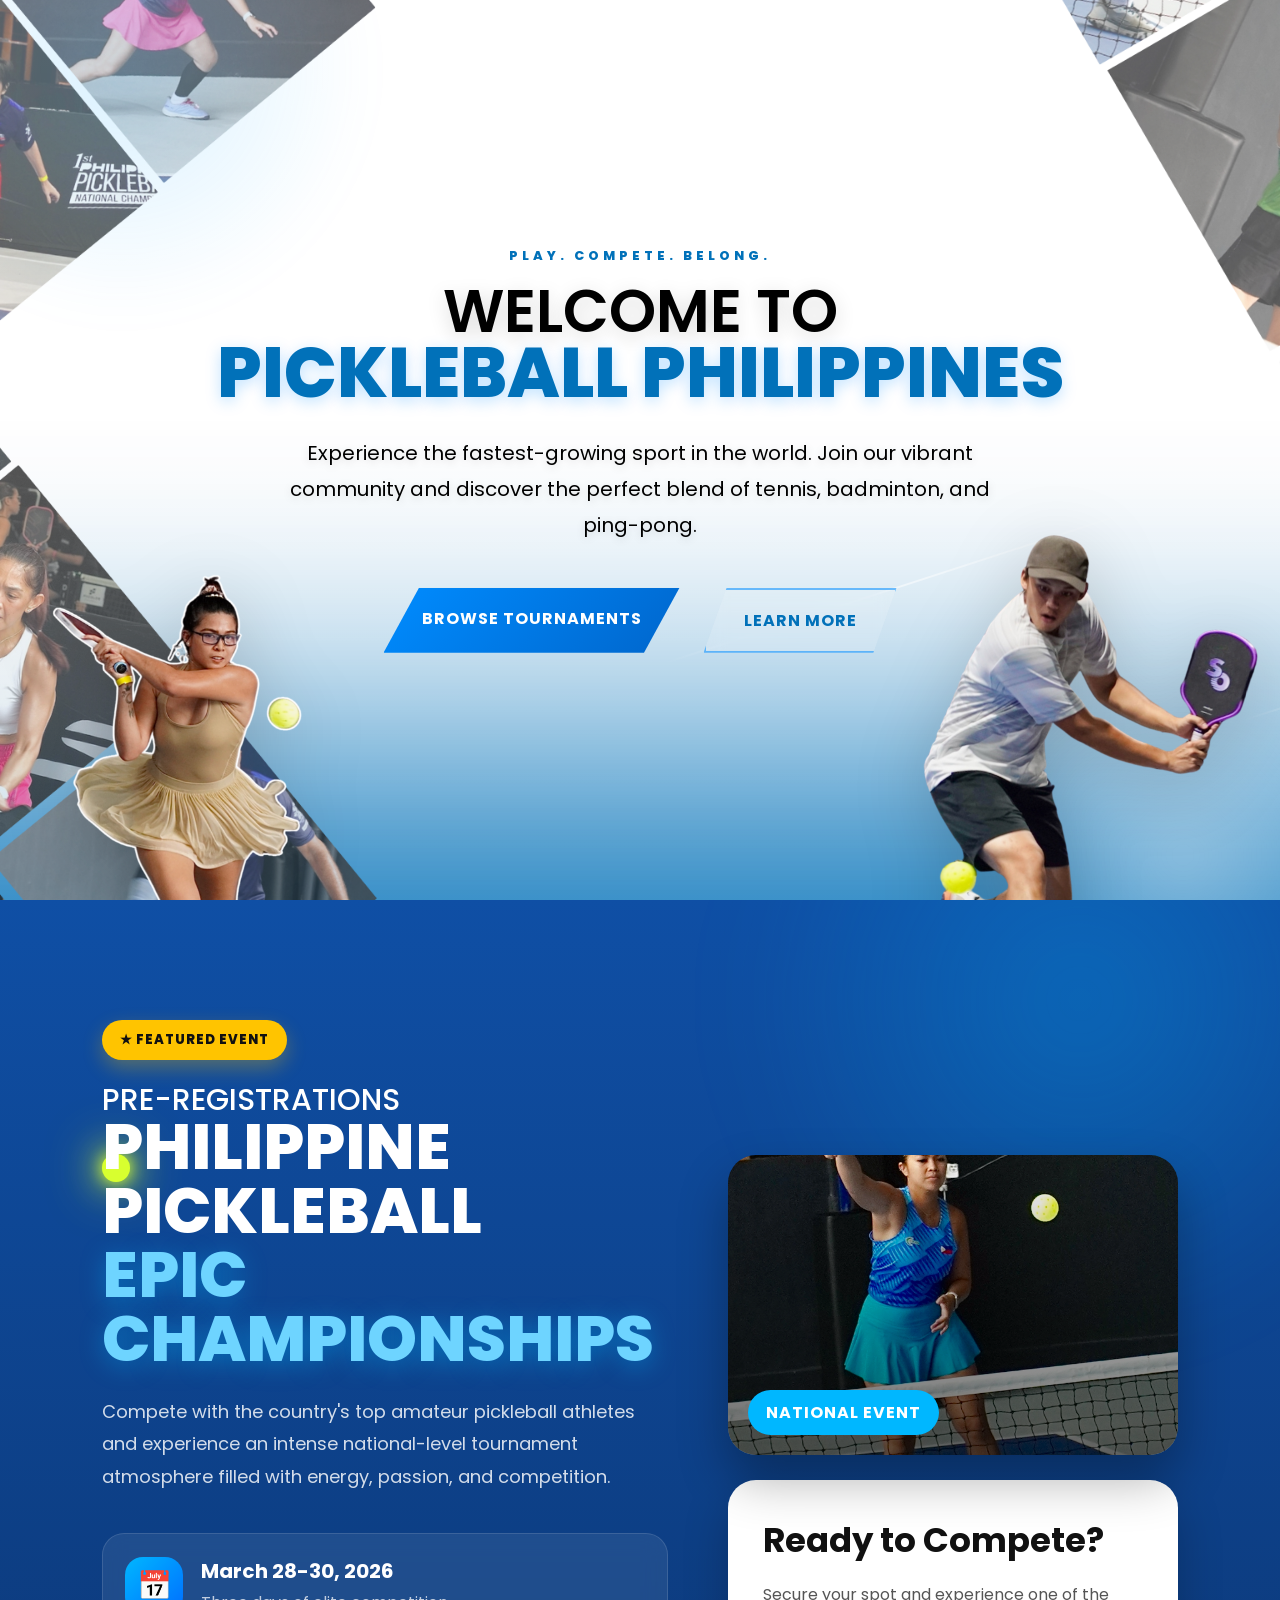
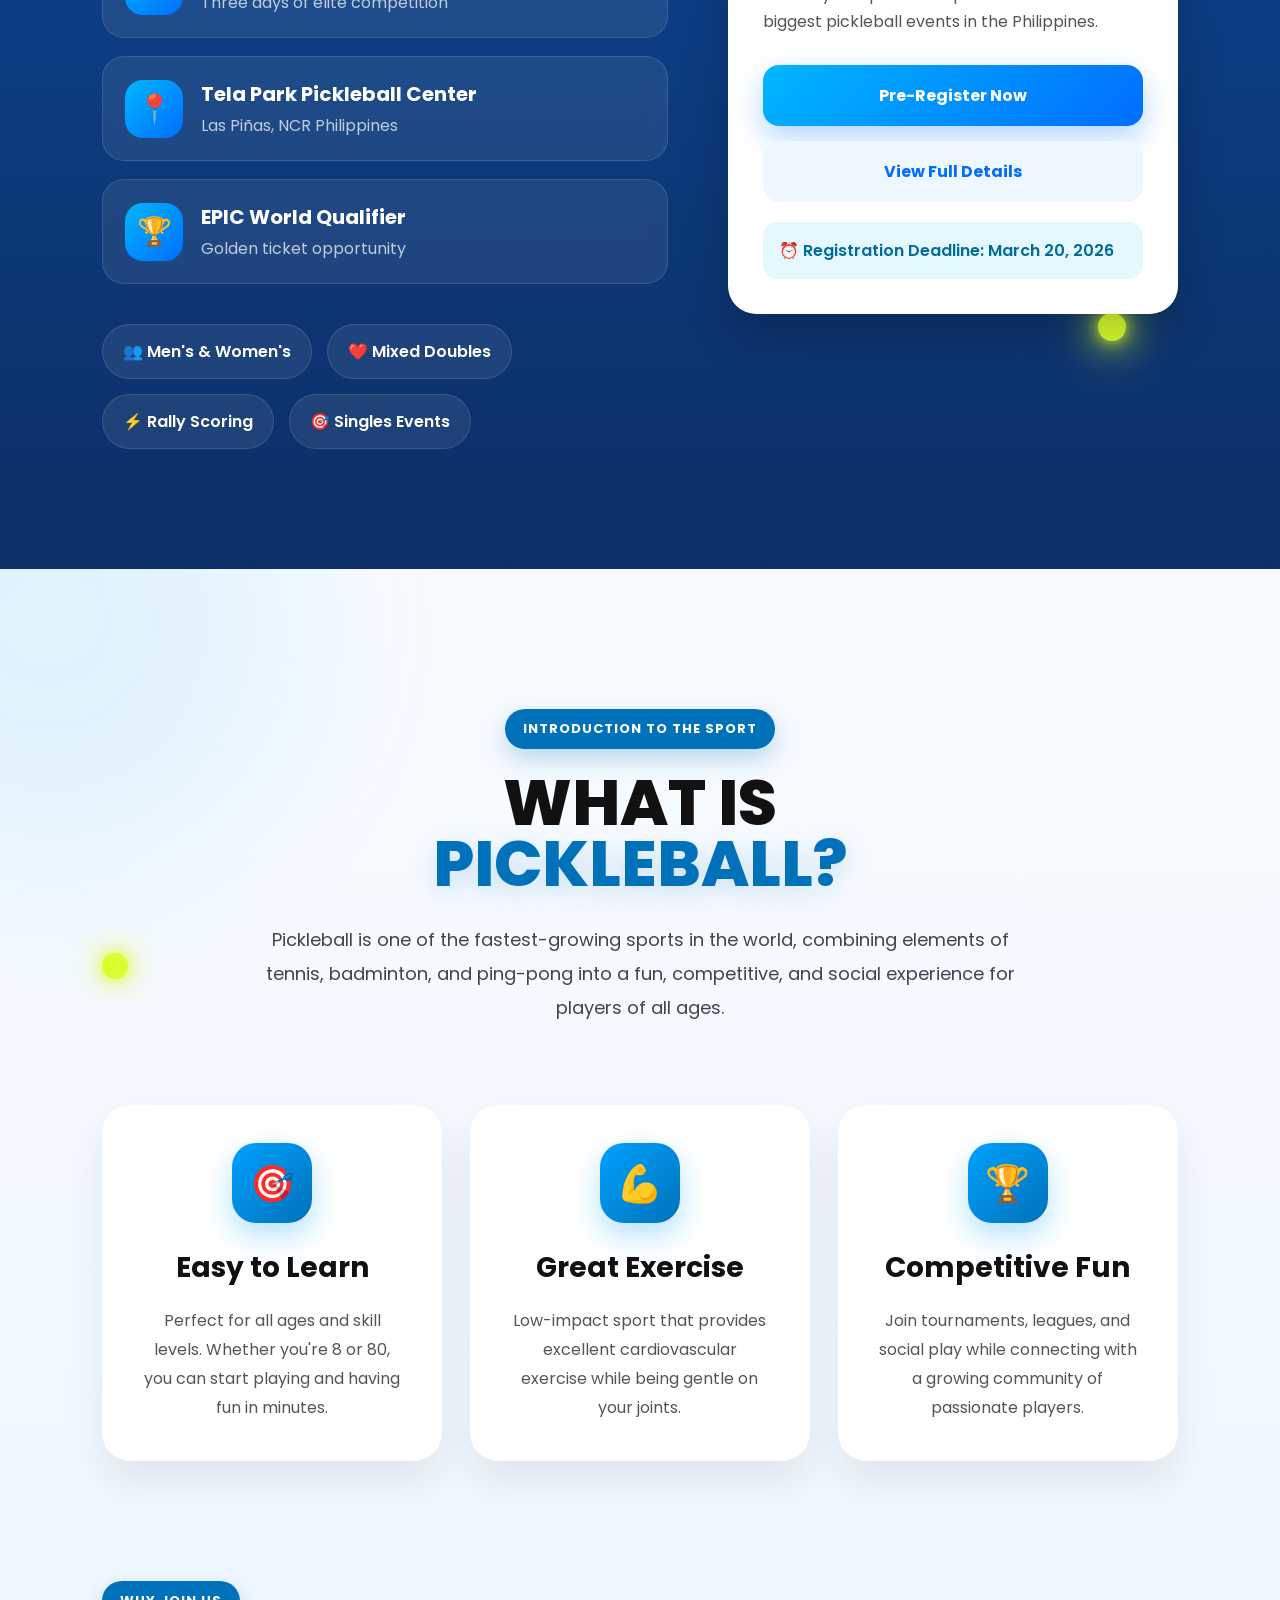
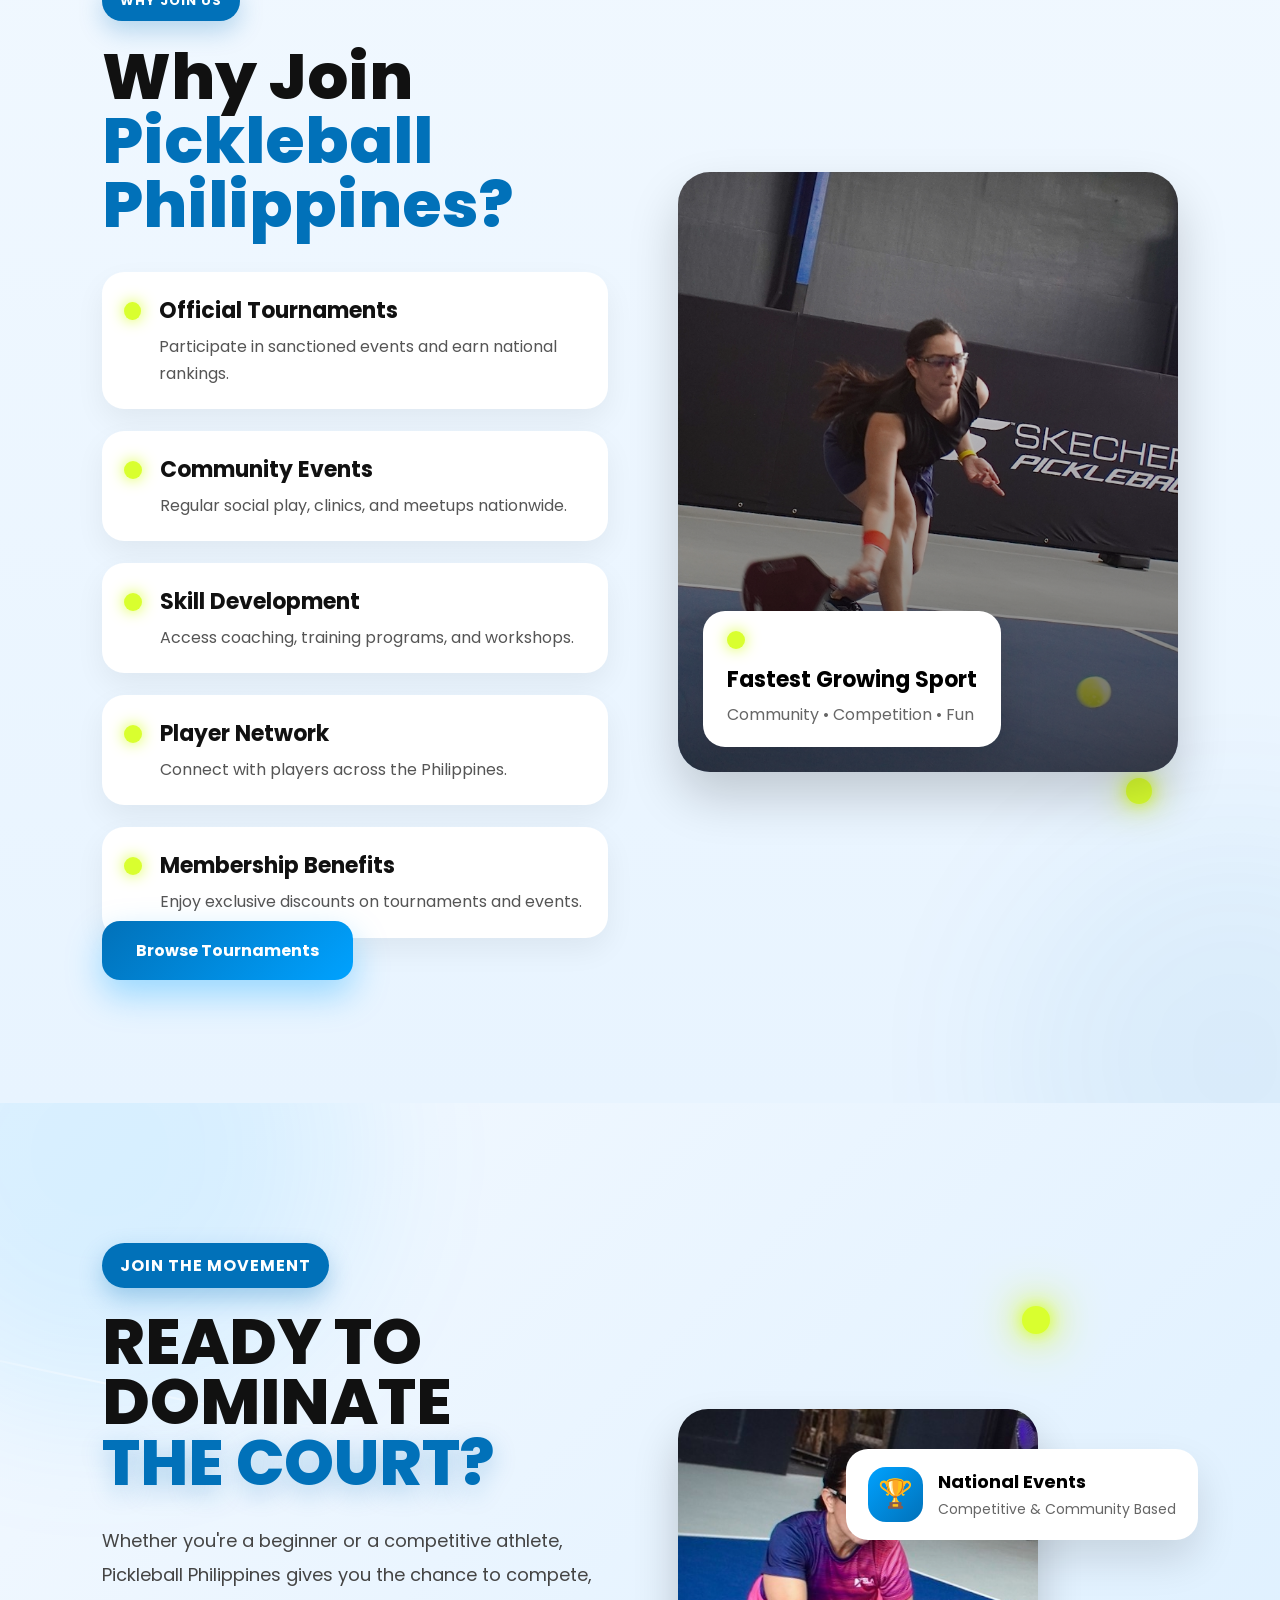
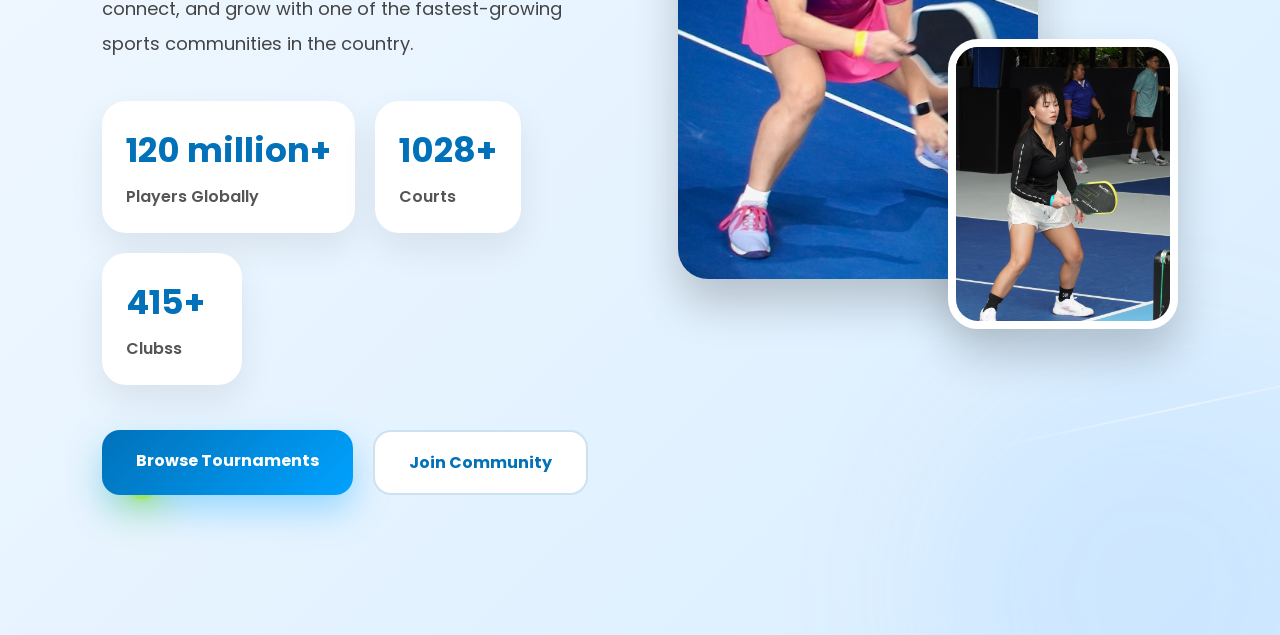
==== Pickleball/index.html @ cbd59e10 "update website ui" ====
<!DOCTYPE html>
<html lang="en">
<head>

  <meta charset="UTF-8" />
  <meta name="viewport" content="width=device-width, initial-scale=1.0"/>

  <title>Pickleball Landing Page</title>

  <link rel="preconnect" href="https://fonts.googleapis.com">
  <link rel="preconnect" href="https://fonts.gstatic.com" crossorigin>

  <link href="https://fonts.googleapis.com/css2?family=Poppins:wght@300;400;500;600;700;800&display=swap" rel="stylesheet">

  <link rel="stylesheet" href="style.css">

</head>

<body>

  <section class="hero">

    <img src="../images/background.png" class="hero-bg" alt="Background">

    <div class="overlay"></div>

    <img src="../images/left-player.png" class="player left-player" alt="">
    <img src="../images/right-player.png" class="player right-player" alt="">

    <div class="line-effect line1"></div>
    <div class="line-effect line2"></div>
    <div class="line-effect line3"></div>

    <div class="hero-streak"></div>

    <div class="mobile-ball"></div>

    <div class="content">

      <div class="mini-title">
        PLAY. COMPETE. BELONG.
      </div>

      <h1 class="main-title">
        WELCOME TO
        <span>PICKLEBALL PHILIPPINES</span>
      </h1>

      <p class="description">
        Experience the fastest-growing sport in the world. Join our vibrant community and discover the perfect blend of tennis, badminton, and ping-pong.
      </p>

      <div class="buttons">

        <a href="../tournament/tournaments.html" class="btn primary-btn">
          Browse Tournaments
        </a>

        <a href="#" class="btn secondary-btn">
          Learn More
        </a>

      </div>

      <div class="mobile-slider">

        <div class="slider-track">

          <img src="../images/1.jpeg" alt="">
          <img src="../images/2.jpeg" alt="">
          <img src="../images/3.jpeg" alt="">
          <img src="../images/4.jpeg" alt="">
          <img src="../images/5.jpeg" alt="">
          <img src="../images/6.jpeg" alt="">
          <img src="../images/7.jpeg" alt="">
          <img src="../images/8.jpeg" alt="">
          <img src="../images/9.jpeg" alt="">
          <img src="../images/10.jpeg" alt="">
          <img src="../images/11.jpeg" alt="">
          <img src="../images/12.jpeg" alt="">
          <img src="../images/13.jpeg" alt="">



          <img src="../images/1.jpeg" alt="">
          <img src="../images/2.jpeg" alt="">
          <img src="../images/3.jpeg" alt="">
          <img src="../images/4.jpeg" alt="">
          <img src="../images/5.jpeg" alt="">
          <img src="../images/6.jpeg" alt="">
          <img src="../images/7.jpeg" alt="">
          <img src="../images/8.jpeg" alt="">
          <img src="../images/9.jpeg" alt="">
          <img src="../images/10.jpeg" alt="">
          <img src="../images/11.jpeg" alt="">
          <img src="../images/12.jpeg" alt="">
          <img src="../images/13.jpeg" alt="">

        </div>

      </div>

    </div>

  </section>

  <section class="tournament-section">

      <div class="tournament-glow"></div>

      <div class="floating-ball ball1"></div>
      <div class="floating-ball ball2"></div>

      <div class="tournament-left">

        <div class="event-badge">
          ★ FEATURED EVENT
        </div>

        <h2 class="tournament-title">
          <p>Pre-Registrations</p>
          Philippine Pickleball <span>Epic Championships</span>
        </h2>

        <p class="tournament-description">
          Compete with the country's top amateur pickleball athletes and experience an intense national-level tournament atmosphere filled with energy, passion, and competition.
        </p>

        <div class="info-grid">

          <div class="info-card">

            <div class="info-icon">📅</div>

            <div>
              <h4>March 28-30, 2026</h4>
              <p>Three days of elite competition</p>
            </div>

          </div>

          <div class="info-card">

            <div class="info-icon">📍</div>

            <div>
              <h4>Tela Park Pickleball Center</h4>
              <p>Las Piñas, NCR Philippines</p>
            </div>

          </div>

          <div class="info-card">

            <div class="info-icon">🏆</div>

            <div>
              <h4>EPIC World Qualifier</h4>
              <p>Golden ticket opportunity</p>
            </div>

          </div>

        </div>


        <div class="sports-tags">

          <div class="tag">
            👥 Men's & Women's
          </div>

          <div class="tag">
            ❤️ Mixed Doubles
          </div>

          <div class="tag">
            ⚡ Rally Scoring
          </div>

          <div class="tag">
            🎯 Singles Events
          </div>

        </div>

      </div>


      <div class="tournament-right">

        <div class="tournament-image-box">

          <img src="../images/11.jpeg" alt="Tournament Player">

          <div class="image-overlay"></div>

          <div class="image-badge">
            NATIONAL EVENT
          </div>

        </div>


        <div class="register-card">

          <h3>Ready to Compete?</h3>

          <p>
            Secure your spot and experience one of the biggest pickleball events in the Philippines.
          </p>

          <div class="register-buttons">

            <a href="#" class="register-btn primary-register">
              Pre-Register Now
            </a>

            <a href="#" class="register-btn secondary-register">
              View Full Details
            </a>

          </div>

          <div class="deadline-box">
            ⏰ Registration Deadline: March 20, 2026
          </div>

        </div>

      </div>

</section>


<section class="about-pickleball">

  <div class="about-glow glow-left"></div>
  <div class="about-glow glow-right"></div>

  <div class="about-ball ball-left"></div>
  <div class="about-ball ball-right"></div>


  <div class="about-header">

    <div class="section-badge">
      INTRODUCTION TO THE SPORT
    </div>

    <h2 class="about-title">
      WHAT IS
      <span>PICKLEBALL?</span>
    </h2>

    <p class="about-description">
      Pickleball is one of the fastest-growing sports in the world,
      combining elements of tennis, badminton, and ping-pong into a fun,
      competitive, and social experience for players of all ages.
    </p>

  </div>


  <div class="about-cards">

    <!-- CARD -->

    <div class="about-card">

      <div class="about-icon">
        🎯
      </div>

      <h3>Easy to Learn</h3>

      <p>
        Perfect for all ages and skill levels.
        Whether you're 8 or 80, you can start playing
        and having fun in minutes.
      </p>

    </div>


    <div class="about-card">

      <div class="about-icon">
        💪
      </div>

      <h3>Great Exercise</h3>

      <p>
        Low-impact sport that provides excellent cardiovascular exercise
        while being gentle on your joints.
      </p>

    </div>


    <div class="about-card">

      <div class="about-icon">
        🏆
      </div>

      <h3>Competitive Fun</h3>

      <p>
        Join tournaments, leagues, and social play while connecting
        with a growing community of passionate players.
      </p>

    </div>

  </div>


  <div class="why-join-container">

    <div class="why-left">

      <div class="section-badge">
        WHY JOIN US
      </div>

      <h2 class="why-title">
        Why Join
        <span>Pickleball Philippines?</span>
      </h2>

      <div class="why-list">

        <div class="why-item">
          <div class="why-dot"></div>

          <div>
            <h4>Official Tournaments</h4>
            <p>
              Participate in sanctioned events and earn national rankings.
            </p>
          </div>
        </div>

        <div class="why-item">
          <div class="why-dot"></div>

          <div>
            <h4>Community Events</h4>
            <p>
              Regular social play, clinics, and meetups nationwide.
            </p>
          </div>
        </div>

        <div class="why-item">
          <div class="why-dot"></div>

          <div>
            <h4>Skill Development</h4>
            <p>
              Access coaching, training programs, and workshops.
            </p>
          </div>
        </div>

        <div class="why-item">
          <div class="why-dot"></div>

          <div>
            <h4>Player Network</h4>
            <p>
              Connect with players across the Philippines.
            </p>
          </div>
        </div>

        <div class="why-item">
          <div class="why-dot"></div>

          <div>
            <h4>Membership Benefits</h4>
            <p>
              Enjoy exclusive discounts on tournaments and events.
            </p>
          </div>
        </div>

      </div>


      <a href="../tournament/tournaments.html" class="cta-btn primary-cta-btn">
      Browse Tournaments
      </a>

    </div>

    <div class="why-right">

      <div class="about-image-box">

        <img src="../images/4.jpeg" alt="Pickleball Player">

        <div class="about-image-overlay"></div>

        <div class="about-image-card">

          <div class="mini-ball"></div>

          <h4>Fastest Growing Sport</h4>

          <p>Community • Competition • Fun</p>

        </div>

      </div>

    </div>

  </div>

</section>

<section class="final-cta">

  <div class="cta-glow glow1"></div>
  <div class="cta-glow glow2"></div>

  <div class="cta-line line-a"></div>
  <div class="cta-line line-b"></div>

  <div class="cta-ball cta-ball1"></div>
  <div class="cta-ball cta-ball2"></div>

  <div class="cta-left">

    <div class="cta-tag">
      JOIN THE MOVEMENT
    </div>

    <h2 class="cta-title">
      READY TO DOMINATE
      <span>THE COURT?</span>
    </h2>

    <p class="cta-description">
      Whether you're a beginner or a competitive athlete,
      Pickleball Philippines gives you the chance to compete,
      connect, and grow with one of the fastest-growing sports communities in the country.
    </p>


    <div class="cta-stats">

      <div class="stat-box">
        <h3>120 million+</h3>
        <p>Players Globally</p>
      </div>

      <div class="stat-box">
        <h3>1028+</h3>
        <p>Courts</p>
      </div>

      <div class="stat-box">
        <h3>415+</h3>
        <p>Clubss</p>
      </div>

    </div>


    <div class="cta-buttons">

      <a href="../tournament/tournaments.html" class="cta-btn primary-cta-btn">
        Browse Tournaments
      </a>

      <a href="#" class="cta-btn secondary-cta-btn">
        Join Community
      </a>

    </div>

  </div>


  <div class="cta-right">

    <!-- IMAGE STACK -->

    <div class="cta-image-stack">

      <div class="image-card main-image">

        <img src="../images/3.jpeg" alt="Pickleball Player">

      </div>

      <div class="image-card floating-image">

        <img src="../images/8.jpeg" alt="Pickleball Action">

      </div>


      <div class="trophy-card">

        <div class="trophy-icon">🏆</div>

        <div>
          <h4>National Events</h4>
          <p>Competitive & Community Based</p>
        </div>

      </div>

    </div>

  </div>

</section>

  <script src="script.js"></script>

</body>
</html>
---- Pickleball/style.css ----
*{
    margin:0;
    padding:0;
    box-sizing:border-box;
}

body{
    font-family:'Poppins',sans-serif;
    overflow-x:hidden;
    background:#eef6ff;
}

/* HERO */

.hero{
    position:relative;
    width:100%;
    min-height:100vh;

    overflow:hidden;

    display:flex;
    justify-content:center;
    align-items:center;
}

/* BACKGROUND */

.hero-bg{
    position:absolute;
    inset:0;

    width:100%;
    height:100%;

    object-fit:cover;

    z-index:1;
}

/* OVERLAY */

.overlay{
    position:absolute;
    inset:0;

    background:
    linear-gradient(
        to bottom,
        rgba(255,255,255,0.20),
        rgba(255,255,255,0.08)
    );

    z-index:2;
}

/* LIGHT FX */

.hero::before{
    content:'';

    position:absolute;

    top:-20%;
    left:-10%;

    width:min(40vw, 500px);
    height:min(40vw, 500px);

    background:
    radial-gradient(
        circle,
        rgba(0,162,255,0.18),
        transparent 70%
    );

    filter:blur(20px);

    animation:
    lightMove 8s ease-in-out infinite;

    z-index:2;
}

.hero::after{
    content:'';

    position:absolute;

    bottom:-20%;
    right:-10%;

    width:min(38vw, 450px);
    height:min(38vw, 450px);

    background:
    radial-gradient(
        circle,
        rgba(255,255,255,0.35),
        transparent 70%
    );

    filter:blur(20px);

    animation:
    lightMove2 10s ease-in-out infinite;

    z-index:2;
}


.player{
    position:absolute;

    z-index:4;

    pointer-events:none;

    will-change:transform;

    filter:
    drop-shadow(0 15px 35px rgba(0,0,0,0.18));

    transition:
    width 0.5s ease,
    left 0.5s ease,
    right 0.5s ease,
    transform 0.2s linear;
}


.left-player{
    width:clamp(170px, 28vw, 440px);

    left:max(-35px, 1vw);
    bottom:-10px;

    opacity:0;

    animation:
    leftEntrance 1.4s ease forwards;
}

/* RIGHT PLAYER */

.right-player{
    width:clamp(180px, 30vw, 360px);

    right:max(-20px, 1vw);
    bottom:-60px;

    opacity:0;

    animation:
    rightEntrance 1.4s ease forwards;
}


.content{
    position:relative;
    z-index:5;

    width:min(90%, 900px);

    text-align:center;

    padding:20px;
}

/* MINI TITLE */

.mini-title{
    color:#0171b9;

    font-size:clamp(12px, 1vw, 15px);

    font-weight:800;

    letter-spacing:4px;

    margin-bottom:18px;

    opacity:0;

    animation:
    fadeUp 1s ease forwards;

    animation-delay:0.3s;
}


.main-title{
    font-size:clamp(34px, 7vw, 60px);

    line-height:0.95;

    font-weight:600;

    text-transform:uppercase;

    color:#000;

    text-shadow:
    0 5px 20px rgba(0,0,0,0.15);

    opacity:0;

    animation:
    fadeUp 1.2s ease forwards;

    animation-delay:0.5s;
}

.main-title span{
    color:#0171b9;

    display:block;

    font-size:clamp(34px, 7vw, 70px);

    font-weight:800;

    text-shadow:
    0 4px 15px rgba(0,140,255,0.25);
}


.description{
    margin-top:28px;

    font-size:clamp(14px, 2vw, 20px);

    line-height:1.8;

    color:#000;

    max-width:700px;

    margin-inline:auto;

    text-shadow:
    0 2px 10px rgba(0,0,0,0.15);

    opacity:0;

    animation:
    descriptionReveal 1.2s ease forwards;

    animation-delay:1s;
}


.buttons{
    margin-top:45px;

    display:flex;
    justify-content:center;
    gap:24px;

    flex-wrap:wrap;
}


.btn{
    position:relative;

    padding:18px 38px;

    text-decoration:none;

    font-size:16px;
    font-weight:700;

    overflow:hidden;

    transition:0.35s ease;

    opacity:0;

    isolation:isolate;

    animation:
    buttonReveal 1s ease forwards;

    text-transform:uppercase;

    letter-spacing:1px;

    clip-path:
    polygon(
        12% 0%,
        100% 0%,
        88% 100%,
        0% 100%
    );
}


.primary-btn{
    background:
    linear-gradient(
        135deg,
        #008cff,
        #0066cc
    );

    color:white;

    box-shadow:
    0 10px 25px rgba(0,140,255,0.35);

    animation-delay:1.2s;
}

.primary-btn:hover{

    transform:
    translateY(-5px)
    scale(1.04);

    box-shadow:
    0 0 25px rgba(0,140,255,0.55);
}

.secondary-btn{

    background:
    rgba(255,255,255,0.15);

    border:2px solid rgba(0,140,255,0.55);

    backdrop-filter:blur(10px);

    color:#0171b9;

    animation-delay:1.35s;
}

.secondary-btn:hover{

    background:#0171b9;

    color:white;

    transform:
    translateY(-5px)
    scale(1.04);

    box-shadow:
    0 0 20px rgba(0,140,255,0.45);
}


.btn::before{
    content:'';

    position:absolute;

    top:var(--y);
    left:var(--x);

    transform:translate(-50%, -50%);

    width:0;
    height:0;

    border-radius:50%;

    background:
    radial-gradient(
        circle,
        rgba(255,255,255,0.45),
        transparent 70%
    );

    transition:
    width 0.45s ease,
    height 0.45s ease;

    z-index:-1;
}

.btn:hover::before{
    width:300px;
    height:300px;
}


.line-effect{
    position:absolute;

    width:min(25vw, 300px);
    height:2px;

    background:
    linear-gradient(
        to right,
        transparent,
        rgba(255,255,255,0.8),
        transparent
    );

    z-index:3;

    opacity:0.6;
}

.line1{
    top:18%;
    left:-20%;

    transform:rotate(18deg);

    animation:moveLine1 6s linear infinite;
}

.line2{
    bottom:25%;
    right:-20%;

    transform:rotate(-18deg);

    animation:moveLine2 7s linear infinite;
}

.line3{
    top:55%;
    left:-30%;

    transform:rotate(10deg);

    animation:moveLine3 8s linear infinite;
}


.hero-streak{
    position:absolute;

    width:500px;
    height:2px;

    background:
    linear-gradient(
        to right,
        transparent,
        rgba(255,255,255,0.9),
        transparent
    );

    top:65%;
    right:10%;

    transform:rotate(-18deg);

    opacity:0.6;

    z-index:3;

    animation:
    streakMove 5s linear infinite;
}


.mobile-slider{
    display:none;
}

.mobile-ball{
    display:none;
}


@keyframes leftEntrance{
    0%{
        opacity:0;
        transform:
        translateX(-220px)
        rotate(-8deg)
        scale(0.8);
    }

    100%{
        opacity:1;
        transform:
        translateX(0)
        rotate(0)
        scale(1);
    }
}

@keyframes rightEntrance{
    0%{
        opacity:0;
        transform:
        translateX(220px)
        rotate(8deg)
        scale(0.8);
    }

    100%{
        opacity:1;
        transform:
        translateX(0)
        rotate(0)
        scale(1);
    }
}

@keyframes fadeUp{
    from{
        opacity:0;
        transform:translateY(40px);
    }

    to{
        opacity:1;
        transform:translateY(0);
    }
}

@keyframes descriptionReveal{
    from{
        opacity:0;
        transform:translateY(25px);
        letter-spacing:2px;
    }

    to{
        opacity:1;
        transform:translateY(0);
        letter-spacing:0;
    }
}

@keyframes buttonReveal{
    from{
        opacity:0;
        transform:translateY(40px);
    }

    to{
        opacity:1;
        transform:translateY(0);
    }
}

@keyframes lightMove{
    0%{
        transform:translate(0,0) scale(1);
    }

    50%{
        transform:translate(60px,40px) scale(1.1);
    }

    100%{
        transform:translate(0,0) scale(1);
    }
}

@keyframes lightMove2{
    0%{
        transform:translate(0,0) scale(1);
    }

    50%{
        transform:translate(-60px,-40px) scale(1.1);
    }

    100%{
        transform:translate(0,0) scale(1);
    }
}

@keyframes moveLine1{
    from{
        transform:
        translateX(0)
        rotate(18deg);
    }

    to{
        transform:
        translateX(1600px)
        rotate(18deg);
    }
}

@keyframes moveLine2{
    from{
        transform:
        translateX(0)
        rotate(-18deg);
    }

    to{
        transform:
        translateX(-1600px)
        rotate(-18deg);
    }
}

@keyframes moveLine3{
    from{
        transform:
        translateX(0)
        rotate(10deg);
    }

    to{
        transform:
        translateX(1700px)
        rotate(10deg);
    }
}

@keyframes streakMove{

    0%{
        transform:
        translateX(0)
        rotate(-18deg);

        opacity:0;
    }

    20%{
        opacity:0.6;
    }

    100%{
        transform:
        translateX(-300px)
        rotate(-18deg);

        opacity:0;
    }
}


@media(max-width:800px){

    .hero{
        min-height:100vh;

        padding-top:90px;

        align-items:flex-start;
    }

    .left-player{
        width:200px;

        left:-45px;
        bottom:0;
    }

    .right-player{
        width:180px;

        right:-45px;
        bottom:0;
    }

    .content{
        width:100%;
        padding-inline:18px;
    }

    .main-title{
        font-size:42px;
    }

    .description{
        font-size:14px;
        max-width:320px;
        margin-top:20px;
    }

    .buttons{
        margin-top:28px;
        gap:15px;
    }

    .btn{
        width:230px;

        padding:16px 20px;

        font-size:15px;
    }

    /* MOBILE SLIDER */

    .mobile-slider{
        display:block;

        position:relative;

        width:100%;

        overflow:hidden;

        margin-top:55px;

        padding-block:15px;

        mask-image:
        linear-gradient(
            to right,
            transparent,
            black 10%,
            black 90%,
            transparent
        );
    }

    .slider-track{
        display:flex;

        gap:18px;

        width:max-content;

        animation:
        mobileSlide 38s linear infinite;
    }

    .slider-track img{

        width:170px;
        height:420px;

        object-fit:cover;
        object-position:center;

        border-radius:22px;

        border:3px solid rgba(255,255,255,0.75);

        box-shadow:
        0 10px 25px rgba(0,0,0,0.18);

        transition:
        transform 0.4s ease,
        box-shadow 0.4s ease,
        filter 0.4s ease;
    }

    .slider-track img:hover{

        transform:
        translateY(-10px)
        scale(1.04);

        box-shadow:
        0 0 25px rgba(0,162,255,0.5);

        filter:
        brightness(1.08)
        saturate(1.15);
    }


    .mobile-ball{
        display:block;

        position:absolute;

        width:28px;
        height:28px;

        border-radius:50%;

        background:
        radial-gradient(
            circle at 30% 30%,
            #f6ff9d,
            #d7ff2f 70%
        );

        box-shadow:
        0 0 12px #d7ff2f,
        0 0 30px #d7ff2f,
        0 0 60px rgba(215,255,47,0.5);

        bottom:180px;
        left:20%;

        z-index:4;

        animation:
        ballFloat 4s ease-in-out infinite;
    }
}


@keyframes mobileSlide{
    0%{
        transform:translateX(0);
    }

    100%{
        transform:translateX(-50%);
    }
}

@keyframes ballFloat{
    0%{
        transform:
        translateY(0)
        translateX(0);
    }

    50%{
        transform:
        translateY(-12px)
        translateX(10px);
    }

    100%{
        transform:
        translateY(0)
        translateX(0);
    }
}


.tournament-section{
    position:relative;

    width:100%;

    padding:120px 8%;

    background:
    linear-gradient(
        180deg,
        #0f4fa5,
        #0b2f66
    );

    overflow:hidden;

    display:flex;
    justify-content:space-between;
    align-items:center;
    gap:60px;

    flex-wrap:wrap;
}

.tournament-glow{
    position:absolute;

    width:700px;
    height:700px;

    background:
    radial-gradient(
        circle,
        rgba(0,183,255,0.25),
        transparent 70%
    );

    top:-250px;
    right:-150px;

    filter:blur(40px);

    animation:
    glowMove 8s ease-in-out infinite;
}


.floating-ball{
    position:absolute;

    width:28px;
    height:28px;

    border-radius:50%;

    background:#d8ff2f;

    box-shadow:
    0 0 15px #d8ff2f,
    0 0 35px #d8ff2f,
    0 0 55px #d8ff2f;

    z-index:2;
}

.ball1{
    top:20%;
    left:8%;

    animation:
    ballFloat1 5s ease-in-out infinite;
}

.ball2{
    bottom:18%;
    right:12%;

    animation:
    ballFloat2 6s ease-in-out infinite;
}


.tournament-left{
    position:relative;

    z-index:5;

    flex:1;
    min-width:320px;

    animation:
    fadeLeft 1s ease;
}


.event-badge{
    display:inline-block;

    background:#ffc400;

    color:#111;

    padding:10px 18px;

    border-radius:50px;

    font-size:13px;

    font-weight:800;

    letter-spacing:1px;

    margin-bottom:25px;

    box-shadow:
    0 8px 20px rgba(255,196,0,0.3);
}


.tournament-title{
    font-size:clamp(38px, 5vw, 72px);

    line-height:1;

    color:white;

    font-weight:800;

    margin-bottom:25px;

    text-transform:uppercase;
}

.tournament-title p{
    font-weight: 500;
    font-size: 30px;
}

.tournament-title span{
    display:block;

    color:#6ed4ff;

    text-shadow:
    0 5px 25px rgba(0,183,255,0.4);
}


.tournament-description{
    color:rgba(255,255,255,0.82);

    font-size:18px;

    line-height:1.8;

    max-width:700px;

    margin-bottom:40px;
}


.info-grid{
    display:flex;
    flex-direction:column;
    gap:18px;
}


.info-card{
    display:flex;
    align-items:center;
    gap:18px;

    background:
    rgba(255,255,255,0.08);

    border:
    1px solid rgba(255,255,255,0.12);

    backdrop-filter:blur(10px);

    padding:22px;

    border-radius:22px;

    transition:0.35s ease;
}

.info-card:hover{
    transform:
    translateX(10px);

    background:
    rgba(255,255,255,0.12);

    box-shadow:
    0 15px 35px rgba(0,0,0,0.18);
}

.info-icon{
    width:58px;
    height:58px;

    border-radius:18px;

    display:flex;
    justify-content:center;
    align-items:center;

    font-size:28px;

    background:
    linear-gradient(
        135deg,
        #00b7ff,
        #006dff
    );

    color:white;

    flex-shrink:0;
}

.info-card h4{
    color:white;

    font-size:20px;

    margin-bottom:4px;
}

.info-card p{
    color:rgba(255,255,255,0.72);
}

/* TAGS */

.sports-tags{
    display:flex;
    flex-wrap:wrap;

    gap:15px;

    margin-top:40px;
}

.tag{
    padding:14px 20px;

    border-radius:50px;

    background:
    rgba(255,255,255,0.08);

    border:
    1px solid rgba(255,255,255,0.12);

    color:white;

    font-weight:600;

    transition:0.35s ease;
}

.tag:hover{
    transform:
    translateY(-6px);

    background:#00b7ff;
}

.tournament-right{
    position:relative;

    z-index:5;

    width:450px;

    display:flex;
    flex-direction:column;

    gap:25px;

    animation:
    fadeRight 1s ease;
}


.tournament-image-box{
    position:relative;

    width:100%;
    height:300px;

    border-radius:28px;

    overflow:hidden;

    box-shadow:
    0 25px 50px rgba(0,0,0,0.3);
}

.tournament-image-box img{
    width:100%;
    height:100%;

    object-fit:cover;

    transition:
    transform 0.5s ease;
}

.tournament-image-box:hover img{
    transform:
    scale(1.08);
}

.image-overlay{
    position:absolute;
    inset:0;

    background:
    linear-gradient(
        to top,
        rgba(0,0,0,0.6),
        transparent
    );
}

.image-badge{
    position:absolute;

    bottom:20px;
    left:20px;

    background:#00b7ff;

    color:white;

    padding:10px 18px;

    border-radius:50px;

    font-weight:700;

    letter-spacing:1px;
}


.register-card{
    background:white;

    padding:35px;

    border-radius:28px;

    box-shadow:
    0 20px 45px rgba(0,0,0,0.22);
}

.register-card h3{
    font-size:34px;

    margin-bottom:15px;

    color:#111;
}

.register-card p{
    color:#555;

    line-height:1.7;

    margin-bottom:30px;
}


.register-buttons{
    display:flex;
    flex-direction:column;

    gap:15px;
}

.register-btn{
    text-decoration:none;

    padding:18px;

    border-radius:16px;

    text-align:center;

    font-weight:700;

    transition:0.35s ease;
}

.primary-register{
    background:
    linear-gradient(
        135deg,
        #00b7ff,
        #006dff
    );

    color:white;

    box-shadow:
    0 12px 30px rgba(0,119,255,0.3);
}

.primary-register:hover{
    transform:
    translateY(-5px)
    scale(1.02);
}

.secondary-register{
    background:#eef6ff;

    color:#006dff;
}

.secondary-register:hover{
    background:#d9ebff;
}


.deadline-box{
    margin-top:20px;

    padding:16px;

    border-radius:14px;

    background:#e5f7ff;

    color:#006d99;

    font-weight:600;
}


@keyframes glowMove{

    0%{
        transform:
        translateY(0);
    }

    50%{
        transform:
        translateY(40px);
    }

    100%{
        transform:
        translateY(0);
    }
}

@keyframes ballFloat1{

    0%{
        transform:
        translateY(0)
        translateX(0);
    }

    50%{
        transform:
        translateY(-20px)
        translateX(12px);
    }

    100%{
        transform:
        translateY(0)
        translateX(0);
    }
}

@keyframes ballFloat2{

    0%{
        transform:
        translateY(0)
        translateX(0);
    }

    50%{
        transform:
        translateY(20px)
        translateX(-12px);
    }

    100%{
        transform:
        translateY(0)
        translateX(0);
    }
}

@keyframes fadeLeft{

    from{
        opacity:0;

        transform:
        translateX(-80px);
    }

    to{
        opacity:1;

        transform:
        translateX(0);
    }
}

@keyframes fadeRight{

    from{
        opacity:0;

        transform:
        translateX(80px);
    }

    to{
        opacity:1;

        transform:
        translateX(0);
    }
}

/* RESPONSIVE */

@media(max-width:1000px){

    .tournament-section{
        flex-direction:column;

        padding:100px 6%;
    }

    .tournament-right{
        width:100%;
        max-width:550px;
    }

    .tournament-title{
        font-size:48px;
    }
}

@media(max-width:700px){

    .tournament-section{
        padding:80px 20px;
    }

    .tournament-title{
        font-size:38px;
    }

    .tournament-description{
        font-size:15px;
    }

    .info-card{
        padding:18px;
    }

    .info-card h4{
        font-size:16px;
    }

    .sports-tags{
        gap:10px;
    }

    .tag{
        font-size:13px;

        padding:12px 16px;
    }

    .register-card{
        padding:25px;
    }

    .register-card h3{
        font-size:26px;
    }

    .tournament-image-box{
        height:240px;
    }
}


.final-cta{
    position:relative;

    width:100%;

    padding:140px 8%;

    background:
    linear-gradient(
        135deg,
        #f4f9ff,
        #d9eeff
    );

    overflow:hidden;

    display:flex;
    justify-content:space-between;
    align-items:center;
    gap:70px;

    flex-wrap:wrap;
}


.cta-glow{
    position:absolute;

    border-radius:50%;

    filter:blur(80px);

    opacity:0.5;
}

.glow1{
    width:500px;
    height:500px;

    background:
    rgba(0,162,255,0.22);

    top:-200px;
    left:-150px;

    animation:
    glowFloat1 8s ease-in-out infinite;
}

.glow2{
    width:450px;
    height:450px;

    background:
    rgba(77,162,255,0.20);

    bottom:-180px;
    right:-100px;

    animation:
    glowFloat2 10s ease-in-out infinite;
}


.cta-line{
    position:absolute;

    height:2px;

    background:
    linear-gradient(
        to right,
        transparent,
        rgba(255,255,255,0.9),
        transparent
    );

    opacity:0.5;
}

.line-a{
    width:500px;

    top:25%;
    left:-10%;

    transform:rotate(12deg);

    animation:
    lineMoveA 7s linear infinite;
}

.line-b{
    width:450px;

    bottom:20%;
    right:-10%;

    transform:rotate(-12deg);

    animation:
    lineMoveB 8s linear infinite;
}


.cta-ball{
    position:absolute;

    width:28px;
    height:28px;

    border-radius:50%;

    background:#d9ff2f;

    box-shadow:
    0 0 15px #d9ff2f,
    0 0 35px #d9ff2f,
    0 0 55px #d9ff2f;
}

.cta-ball1{
    top:18%;
    right:18%;

    animation:
    ballFloat1 4s ease-in-out infinite;
}

.cta-ball2{
    bottom:12%;
    left:10%;

    animation:
    ballFloat2 5s ease-in-out infinite;
}


.cta-left{
    position:relative;

    z-index:5;

    flex:1;
    min-width:320px;

    animation:
    fadeLeft 1s ease;
}


.cta-tag{
    display:inline-block;

    padding:10px 18px;

    border-radius:50px;

    background:#0171b9;

    color:white;

    font-weight:700;

    letter-spacing:1px;

    margin-bottom:24px;

    box-shadow:
    0 10px 25px rgba(1,113,185,0.3);
}


.cta-title{
    font-size:clamp(42px, 5vw, 78px);

    line-height:0.95;

    font-weight:800;

    color:#111;

    margin-bottom:30px;

    text-transform:uppercase;
}

.cta-title span{
    display:block;

    color:#0171b9;

    text-shadow:
    0 8px 25px rgba(1,113,185,0.25);
}


.cta-description{
    max-width:700px;

    font-size:18px;

    line-height:1.9;

    color:#444;

    margin-bottom:40px;
}


.cta-stats{
    display:flex;
    gap:20px;

    flex-wrap:wrap;

    margin-bottom:45px;
}

.stat-box{
    min-width:140px;

    background:white;

    padding:24px;

    border-radius:24px;

    box-shadow:
    0 15px 35px rgba(0,0,0,0.08);

    transition:0.35s ease;
}

.stat-box:hover{
    transform:
    translateY(-8px);

    box-shadow:
    0 20px 40px rgba(0,0,0,0.12);
}

.stat-box h3{
    font-size:34px;

    color:#0171b9;

    margin-bottom:8px;
}

.stat-box p{
    color:#555;

    font-weight:600;
}


.cta-buttons{
    display:flex;
    gap:20px;

    flex-wrap:wrap;
}

.cta-btn{
    position:relative;

    padding:18px 34px;

    border-radius:18px;

    text-decoration:none;

    font-weight:700;

    overflow:hidden;

    transition:0.35s ease;
}


.primary-cta-btn{
    background:
    linear-gradient(
        135deg,
        #0171b9,
        #00a2ff
    );

    color:white;

    box-shadow:
    0 15px 35px rgba(0,162,255,0.35);
}

.primary-cta-btn:hover{
    transform:
    translateY(-6px)
    scale(1.03);
}


.secondary-cta-btn{
    background:white;

    color:#0171b9;

    border:2px solid rgba(1,113,185,0.2);
}

.secondary-cta-btn:hover{
    transform:
    translateY(-6px);

    background:#0171b9;

    color:white;
}


.cta-right{
    position:relative;

    z-index:5;

    width:500px;

    display:flex;
    justify-content:center;

    animation:
    fadeRight 1s ease;
}


.cta-image-stack{
    position:relative;

    width:100%;
    height:520px;
}


.image-card{
    position:absolute;

    overflow:hidden;

    border-radius:30px;

    box-shadow:
    0 25px 45px rgba(0,0,0,0.2);
}

.image-card img{
    width:100%;
    height:100%;

    object-fit:cover;

    transition:
    transform 0.5s ease;
}

.image-card:hover img{
    transform:
    scale(1.08);
}

/* MAIN */

.main-image{
    width:360px;
    height:470px;

    top:0;
    left:0;

    animation:
    floatMain 5s ease-in-out infinite;
}


.floating-image{
    width:230px;
    height:290px;

    bottom:0;
    right:0;

    border:8px solid white;

    animation:
    floatSmall 6s ease-in-out infinite;
}


.trophy-card{
    position:absolute;

    top:40px;
    right:-20px;

    background:white;

    padding:18px 22px;

    border-radius:22px;

    display:flex;
    align-items:center;
    gap:15px;

    box-shadow:
    0 20px 40px rgba(0,0,0,0.12);

    animation:
    trophyFloat 4s ease-in-out infinite;
}

.trophy-icon{
    width:55px;
    height:55px;

    border-radius:18px;

    display:flex;
    justify-content:center;
    align-items:center;

    background:
    linear-gradient(
        135deg,
        #00a2ff,
        #0171b9
    );

    color:white;

    font-size:28px;
}

.trophy-card h4{
    font-size:18px;

    margin-bottom:4px;
}

.trophy-card p{
    color:#666;

    font-size:14px;
}


@keyframes glowFloat1{

    0%{
        transform:
        translateY(0);
    }

    50%{
        transform:
        translateY(40px);
    }

    100%{
        transform:
        translateY(0);
    }
}

@keyframes glowFloat2{

    0%{
        transform:
        translateY(0);
    }

    50%{
        transform:
        translateY(-40px);
    }

    100%{
        transform:
        translateY(0);
    }
}

@keyframes ballFloat1{

    0%{
        transform:
        translateY(0)
        translateX(0);
    }

    50%{
        transform:
        translateY(-14px)
        translateX(10px);
    }

    100%{
        transform:
        translateY(0)
        translateX(0);
    }
}

@keyframes ballFloat2{

    0%{
        transform:
        translateY(0)
        translateX(0);
    }

    50%{
        transform:
        translateY(14px)
        translateX(-10px);
    }

    100%{
        transform:
        translateY(0)
        translateX(0);
    }
}

@keyframes lineMoveA{

    from{
        transform:
        translateX(0)
        rotate(12deg);
    }

    to{
        transform:
        translateX(250px)
        rotate(12deg);
    }
}

@keyframes lineMoveB{

    from{
        transform:
        translateX(0)
        rotate(-12deg);
    }

    to{
        transform:
        translateX(-250px)
        rotate(-12deg);
    }
}

@keyframes floatMain{

    0%{
        transform:
        translateY(0);
    }

    50%{
        transform:
        translateY(-12px);
    }

    100%{
        transform:
        translateY(0);
    }
}

@keyframes floatSmall{

    0%{
        transform:
        translateY(0);
    }

    50%{
        transform:
        translateY(10px);
    }

    100%{
        transform:
        translateY(0);
    }
}

@keyframes trophyFloat{

    0%{
        transform:
        translateY(0);
    }

    50%{
        transform:
        translateY(-10px);
    }

    100%{
        transform:
        translateY(0);
    }
}

@keyframes fadeLeft{

    from{
        opacity:0;

        transform:
        translateX(-80px);
    }

    to{
        opacity:1;

        transform:
        translateX(0);
    }
}

@keyframes fadeRight{

    from{
        opacity:0;

        transform:
        translateX(80px);
    }

    to{
        opacity:1;

        transform:
        translateX(0);
    }
}

/* RESPONSIVE */

@media(max-width:1000px){

    .final-cta{
        flex-direction:column;

        padding:100px 6%;
    }

    .cta-right{
        width:100%;
        max-width:500px;
    }

    .cta-image-stack{
        height:480px;
    }
}

@media(max-width:700px){

    .final-cta{
        padding:90px 20px;
    }

    .cta-title{
        font-size:42px;
    }

    .cta-description{
        font-size:15px;
    }

    .cta-stats{
        gap:14px;
    }

    .stat-box{
        min-width:110px;

        padding:18px;
    }

    .stat-box h3{
        font-size:24px;
    }

    .cta-buttons{
        flex-direction:column;
    }

    .cta-btn{
        width:100%;

        text-align:center;
    }

    .cta-image-stack{
        height:420px;
    }

    .main-image{
        width:260px;
        height:340px;
    }

    .floating-image{
        width:170px;
        height:220px;
    }

    .trophy-card{
        right:0;

        padding:15px;
    }
}

.about-pickleball{
    position:relative;

    width:100%;

    padding:140px 8%;

    background:
    linear-gradient(
        180deg,
        #f7fbff,
        #e8f4ff
    );

    overflow:hidden;
}

/* GLOW */

.about-glow{
    position:absolute;

    border-radius:50%;

    filter:blur(90px);

    opacity:0.4;
}

.glow-left{
    width:500px;
    height:500px;

    background:
    rgba(0,162,255,0.22);

    top:-200px;
    left:-200px;

    animation:
    glowFloat1 8s ease-in-out infinite;
}

.glow-right{
    width:450px;
    height:450px;

    background:
    rgba(1,113,185,0.16);

    bottom:-180px;
    right:-180px;

    animation:
    glowFloat2 10s ease-in-out infinite;
}


.about-ball{
    position:absolute;

    width:26px;
    height:26px;

    border-radius:50%;

    background:#d9ff2f;

    box-shadow:
    0 0 15px #d9ff2f,
    0 0 35px #d9ff2f;
}

.ball-left{
    top:18%;
    left:8%;

    animation:
    ballFloat1 5s ease-in-out infinite;
}

.ball-right{
    bottom:14%;
    right:10%;

    animation:
    ballFloat2 5s ease-in-out infinite;
}


.about-header{
    position:relative;

    z-index:5;

    text-align:center;

    max-width:900px;

    margin:auto;
}


.section-badge{
    display:inline-block;

    padding:10px 18px;

    border-radius:50px;

    background:#0171b9;

    color:white;

    font-size:13px;

    font-weight:700;

    letter-spacing:1px;

    margin-bottom:24px;

    box-shadow:
    0 10px 25px rgba(1,113,185,0.25);
}


.about-title{
    font-size:clamp(40px, 5vw, 76px);

    line-height:0.95;

    font-weight:800;

    text-transform:uppercase;

    color:#111;

    margin-bottom:28px;
}

.about-title span{
    display:block;

    color:#0171b9;

    text-shadow:
    0 8px 25px rgba(1,113,185,0.18);
}

.about-description{
    font-size:18px;

    line-height:1.9;

    color:#444;

    max-width:780px;

    margin:auto;
}


.about-cards{
    position:relative;

    z-index:5;

    margin-top:80px;

    display:grid;

    grid-template-columns:
    repeat(auto-fit, minmax(260px, 1fr));

    gap:28px;
}


.about-card{
    background:white;

    border-radius:28px;

    padding:38px;

    text-align:center;

    box-shadow:
    0 20px 40px rgba(0,0,0,0.08);

    transition:0.4s ease;

    position:relative;

    overflow:hidden;
}

.about-card::before{
    content:'';

    position:absolute;

    inset:0;

    background:
    linear-gradient(
        135deg,
        rgba(0,162,255,0.08),
        transparent
    );

    opacity:0;

    transition:0.35s ease;
}

.about-card:hover::before{
    opacity:1;
}

.about-card:hover{
    transform:
    translateY(-12px);

    box-shadow:
    0 25px 45px rgba(0,0,0,0.12);
}


.about-icon{
    width:80px;
    height:80px;

    border-radius:24px;

    display:flex;
    justify-content:center;
    align-items:center;

    margin:auto;

    margin-bottom:24px;

    font-size:36px;

    background:
    linear-gradient(
        135deg,
        #00a2ff,
        #0171b9
    );

    color:white;

    box-shadow:
    0 12px 30px rgba(0,162,255,0.3);
}


.about-card h3{
    font-size:28px;

    color:#111;

    margin-bottom:18px;
}

.about-card p{
    color:#555;

    line-height:1.8;
}


.why-join-container{
    position:relative;

    z-index:5;

    margin-top:120px;

    display:flex;
    justify-content:space-between;
    align-items:center;
    gap:70px;

    flex-wrap:wrap;
}


.why-left{
    flex:1;
    min-width:320px;
}

.why-title{
    font-size:clamp(36px, 5vw, 64px);

    line-height:1;

    font-weight:800;

    color:#111;

    margin-bottom:35px;
}

.why-title span{
    display:block;

    color:#0171b9;
}


.why-list{
    display:flex;
    flex-direction:column;

    gap:22px;
}


.why-item{
    display:flex;
    align-items:flex-start;
    gap:18px;

    background:white;

    padding:22px;

    border-radius:22px;

    box-shadow:
    0 12px 30px rgba(0,0,0,0.06);

    transition:0.35s ease;
}

.why-item:hover{
    transform:
    translateX(10px);

    box-shadow:
    0 20px 35px rgba(0,0,0,0.1);
}


.why-dot{
    width:18px;
    height:18px;

    border-radius:50%;

    margin-top:8px;

    background:#d9ff2f;

    box-shadow:
    0 0 15px #d9ff2f;
}

.why-item h4{
    font-size:22px;

    color:#111;

    margin-bottom:6px;
}

.why-item p{
    color:#555;

    line-height:1.7;
}


.about-btn{
    display:inline-block;

    margin-top:40px;

    padding:18px 34px;

    border-radius:18px;

    text-decoration:none;

    background:
    linear-gradient(
        135deg,
        #0171b9,
        #00a2ff
    );

    color:white;

    font-weight:700;

    box-shadow:
    0 15px 35px rgba(0,162,255,0.3);

    transition:0.35s ease;
}

.about-btn:hover{
    transform:
    translateY(-6px)
    scale(1.03);
}


.why-right{
    width:500px;
}

/* IMAGE BOX */

.about-image-box{
    position:relative;

    width:100%;
    height:600px;

    overflow:hidden;

    border-radius:32px;

    box-shadow:
    0 25px 50px rgba(0,0,0,0.18);
}

.about-image-box img{
    width:100%;
    height:100%;

    object-fit:cover;

    transition:
    transform 0.5s ease;
}

.about-image-box:hover img{
    transform:
    scale(1.06);
}

.about-image-overlay{
    position:absolute;
    inset:0;

    background:
    linear-gradient(
        to top,
        rgba(0,0,0,0.6),
        transparent
    );
}


.about-image-card{
    position:absolute;

    bottom:25px;
    left:25px;

    background:white;

    padding:20px 24px;

    border-radius:22px;

    box-shadow:
    0 15px 35px rgba(0,0,0,0.12);
}

.about-image-card h4{
    font-size:22px;

    margin-bottom:6px;
}

.about-image-card p{
    color:#666;
}


.mini-ball{
    width:18px;
    height:18px;

    border-radius:50%;

    background:#d9ff2f;

    margin-bottom:14px;

    box-shadow:
    0 0 15px #d9ff2f;
}

@media(max-width:1000px){

    .why-join-container{
        flex-direction:column;
    }

    .why-right{
        width:100%;
        max-width:600px;
    }
}

@media(max-width:700px){

    .about-pickleball{
        padding:100px 20px;
    }

    .about-title{
        font-size:44px;
    }

    .about-description{
        font-size:15px;
    }

    .about-card{
        padding:30px;
    }

    .about-card h3{
        font-size:24px;
    }

    .why-title{
        font-size:42px;
    }

    .why-item{
        padding:18px;
    }

    .why-item h4{
        font-size:18px;
    }

    .about-image-box{
        height:420px;
    }

    .about-image-card{
        left:15px;
        right:15px;

        bottom:15px;
    }

    .about-btn{
        width:100%;

        text-align:center;
    }
}
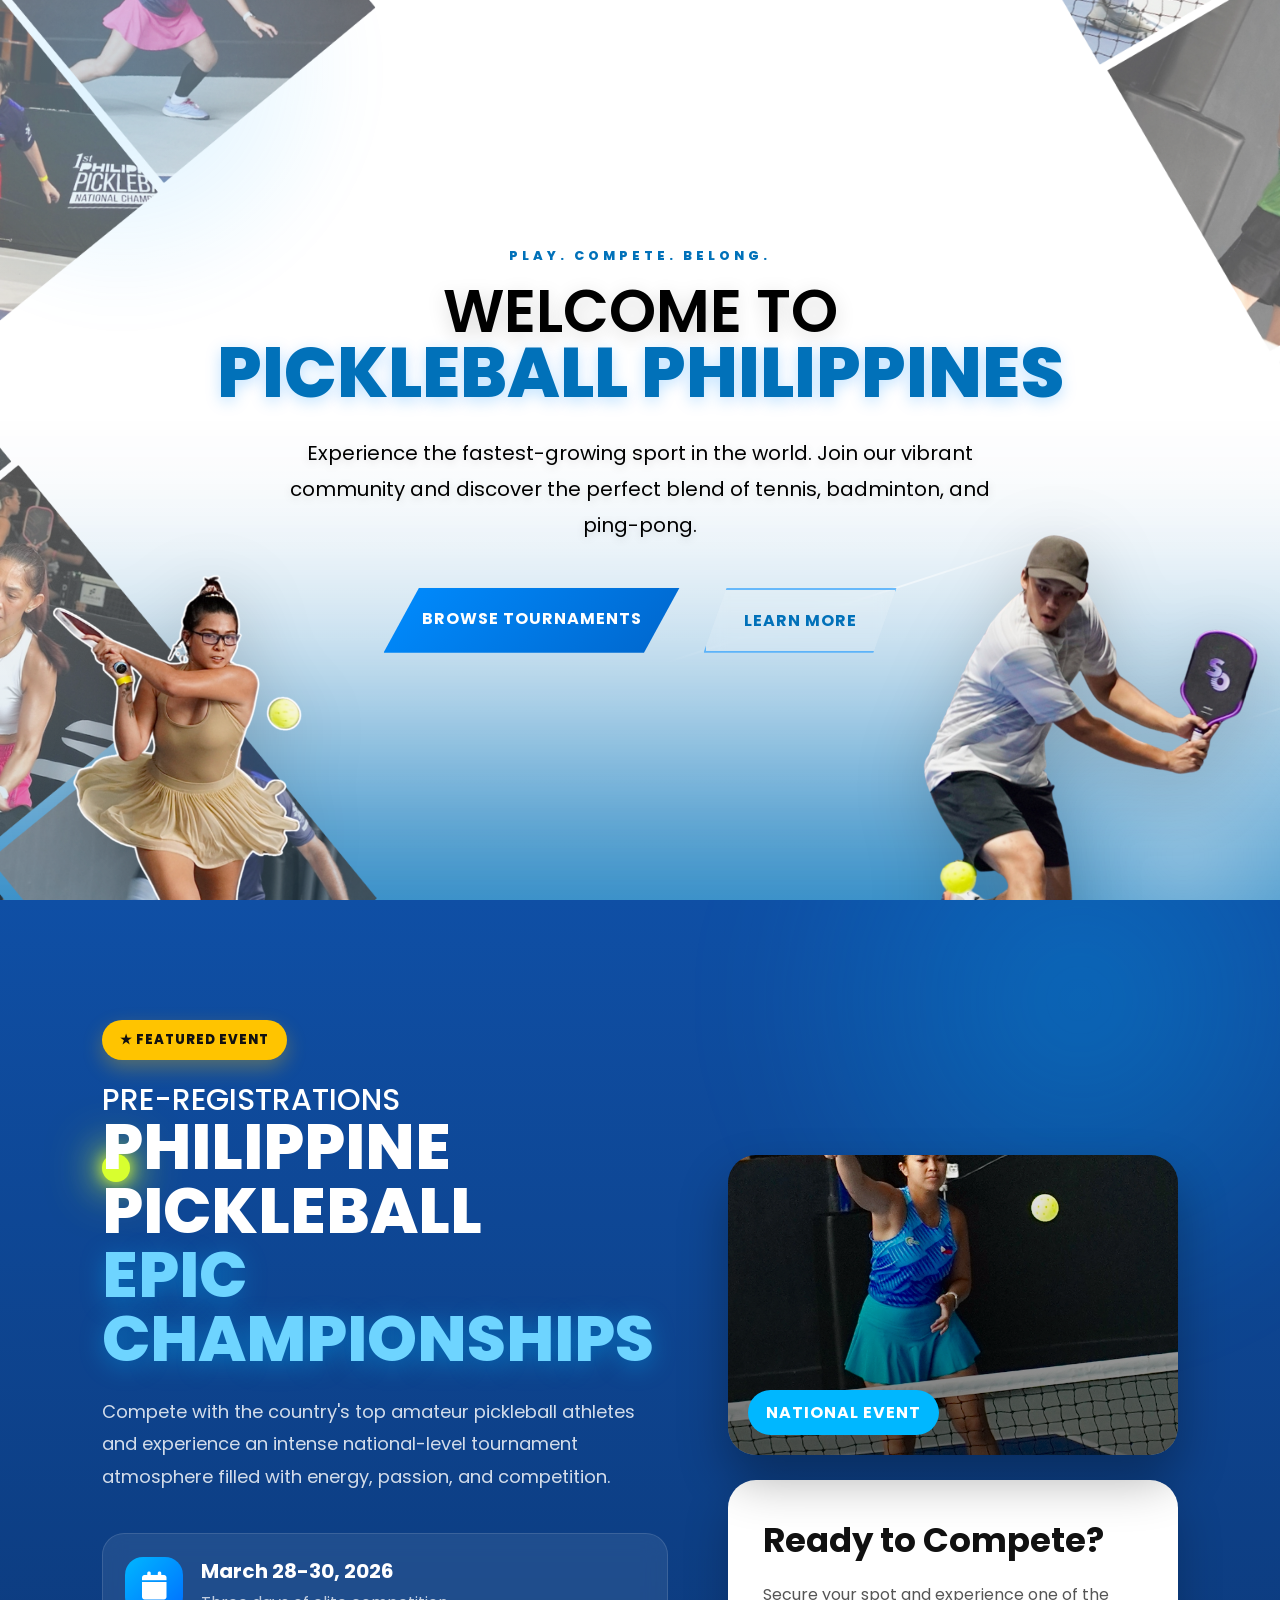
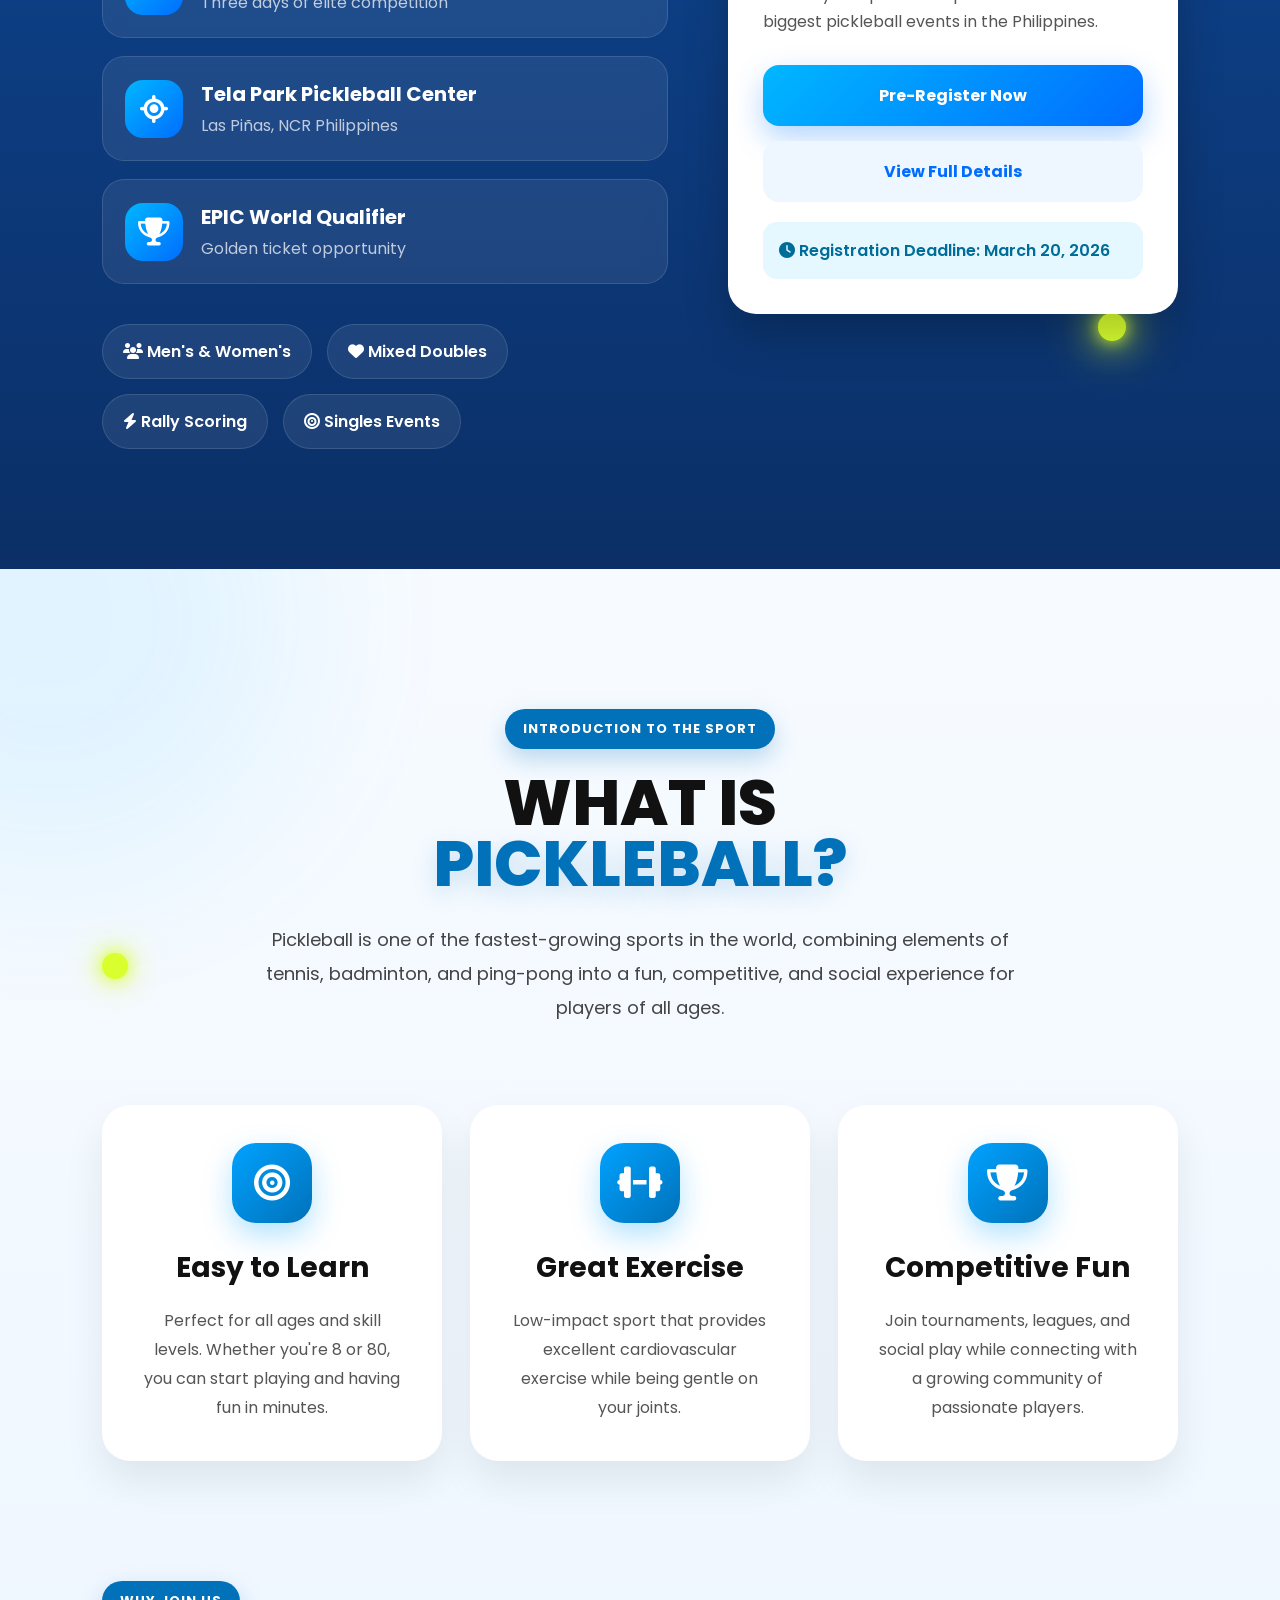
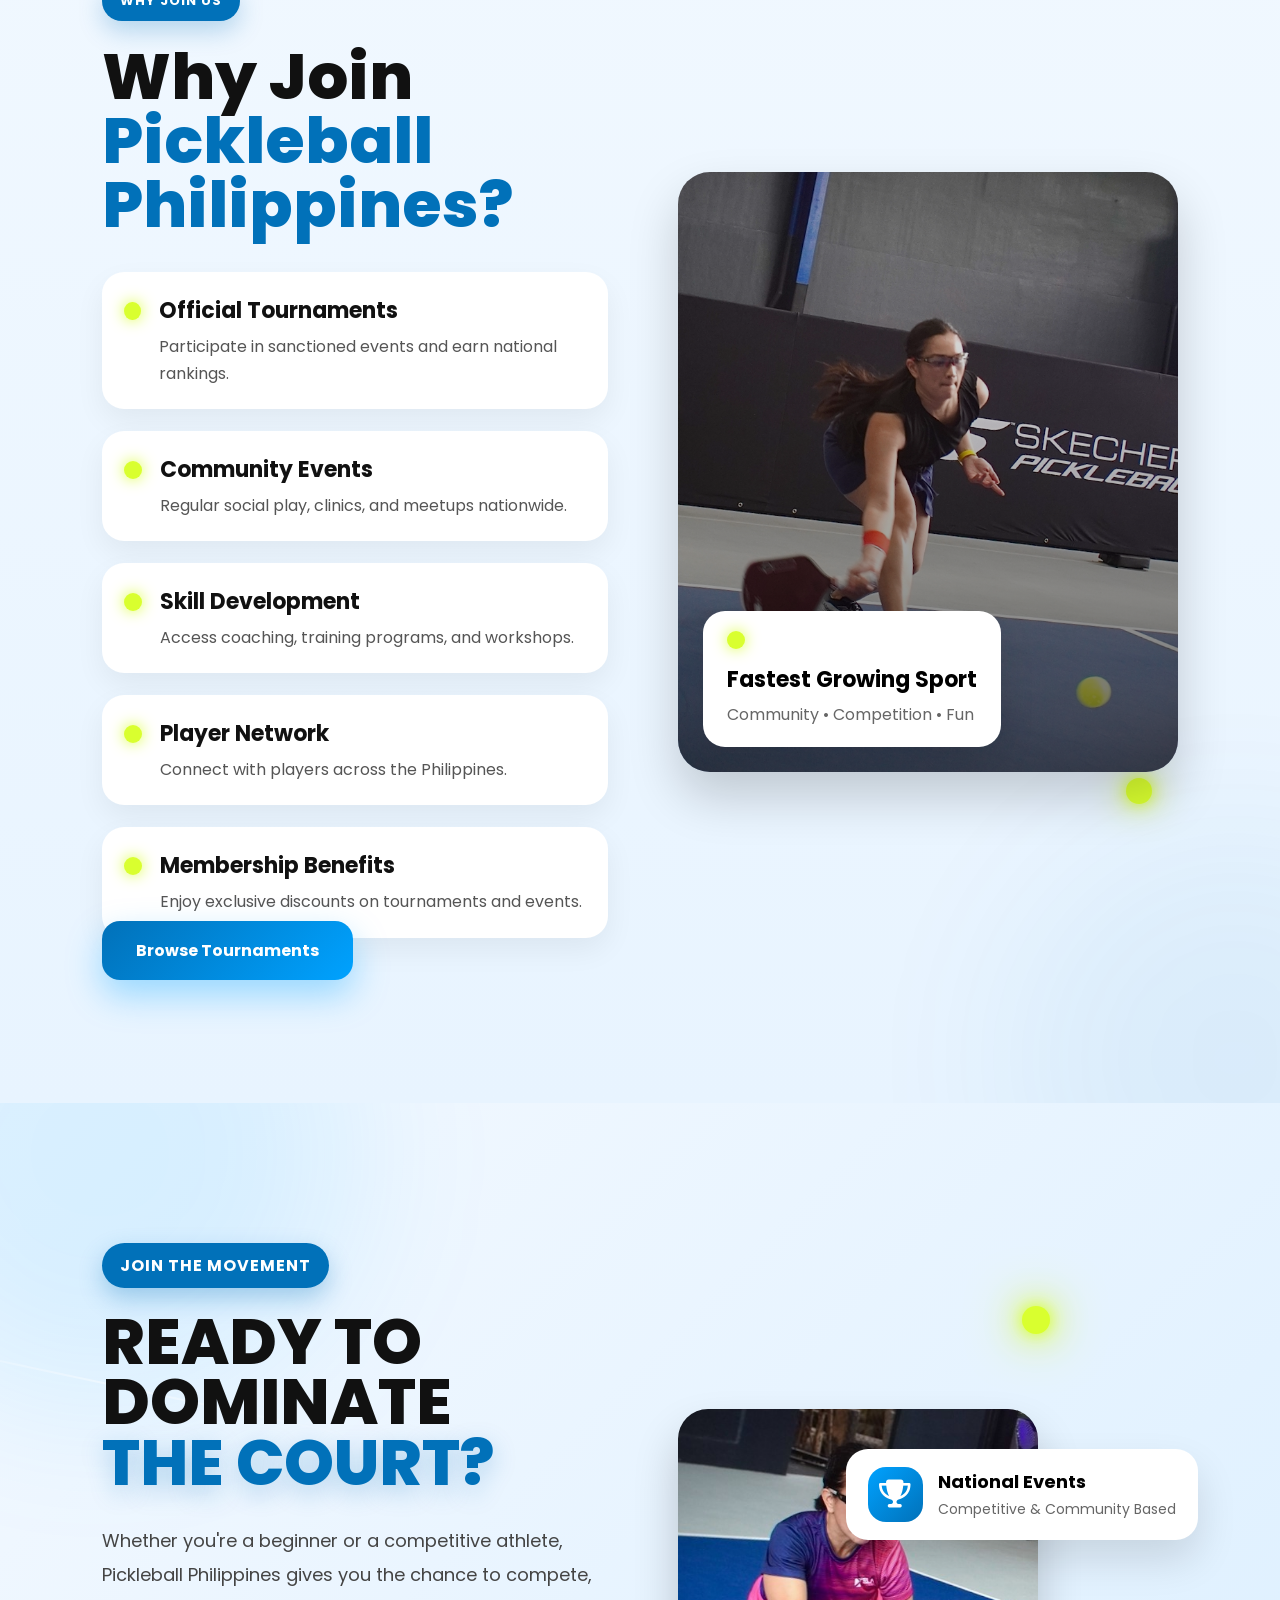
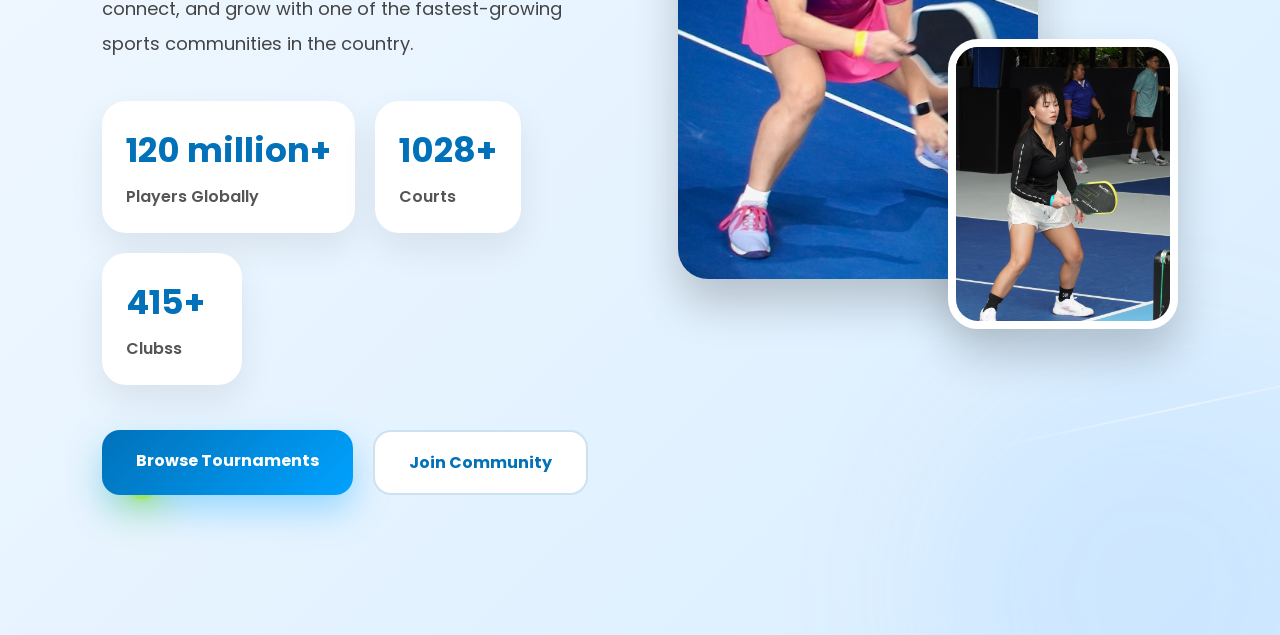
==== commit 250f9ea9: "icon updates" ====
--- a/Pickleball/index.html
+++ b/Pickleball/index.html
@@ -9,6 +9,11 @@
 
   <link rel="preconnect" href="https://fonts.googleapis.com">
   <link rel="preconnect" href="https://fonts.gstatic.com" crossorigin>
+
+  <link
+rel="stylesheet"
+href="https://cdnjs.cloudflare.com/ajax/libs/font-awesome/6.5.2/css/all.min.css"
+/>
 
   <link href="https://fonts.googleapis.com/css2?family=Poppins:wght@300;400;500;600;700;800&display=swap" rel="stylesheet">
 
@@ -130,7 +135,7 @@
 
           <div class="info-card">
 
-            <div class="info-icon">📅</div>
+            <div class="info-icon"><i class="fa-solid fa-calendar"></i></div>
 
             <div>
               <h4>March 28-30, 2026</h4>
@@ -141,7 +146,7 @@
 
           <div class="info-card">
 
-            <div class="info-icon">📍</div>
+            <div class="info-icon"><i class="fa-solid fa-location"></i></div>
 
             <div>
               <h4>Tela Park Pickleball Center</h4>
@@ -152,7 +157,9 @@
 
           <div class="info-card">
 
-            <div class="info-icon">🏆</div>
+            <div class="info-icon">
+               <i class="fa-solid fa-trophy"></i>
+            </div>
 
             <div>
               <h4>EPIC World Qualifier</h4>
@@ -167,19 +174,19 @@
         <div class="sports-tags">
 
           <div class="tag">
-            👥 Men's & Women's
+            <i class="fa-solid fa-users"></i> Men's & Women's
           </div>
 
           <div class="tag">
-            ❤️ Mixed Doubles
+            <i class="fa-solid fa-heart"></i> Mixed Doubles
           </div>
 
           <div class="tag">
-            ⚡ Rally Scoring
+            <i class="fa-solid fa-bolt"></i> Rally Scoring
           </div>
 
           <div class="tag">
-            🎯 Singles Events
+            <i class="fa-solid fa-bullseye"></i> Singles Events
           </div>
 
         </div>
@@ -223,7 +230,7 @@
           </div>
 
           <div class="deadline-box">
-            ⏰ Registration Deadline: March 20, 2026
+            <i class="fa-solid fa-clock"></i> Registration Deadline: March 20, 2026
           </div>
 
         </div>
@@ -269,7 +276,7 @@
     <div class="about-card">
 
       <div class="about-icon">
-        🎯
+        <i class="fa-solid fa-bullseye"></i>
       </div>
 
       <h3>Easy to Learn</h3>
@@ -286,8 +293,8 @@
     <div class="about-card">
 
       <div class="about-icon">
-        💪
-      </div>
+        <i class="fa-solid fa-dumbbell"></i>
+      </div> 
 
       <h3>Great Exercise</h3>
 
@@ -302,7 +309,7 @@
     <div class="about-card">
 
       <div class="about-icon">
-        🏆
+        <i class="fa-solid fa-trophy"></i>
       </div>
 
       <h3>Competitive Fun</h3>
@@ -507,7 +514,7 @@
 
       <div class="trophy-card">
 
-        <div class="trophy-icon">🏆</div>
+        <div class="trophy-icon"><i class="fa-solid fa-trophy"></i></div>
 
         <div>
           <h4>National Events</h4>
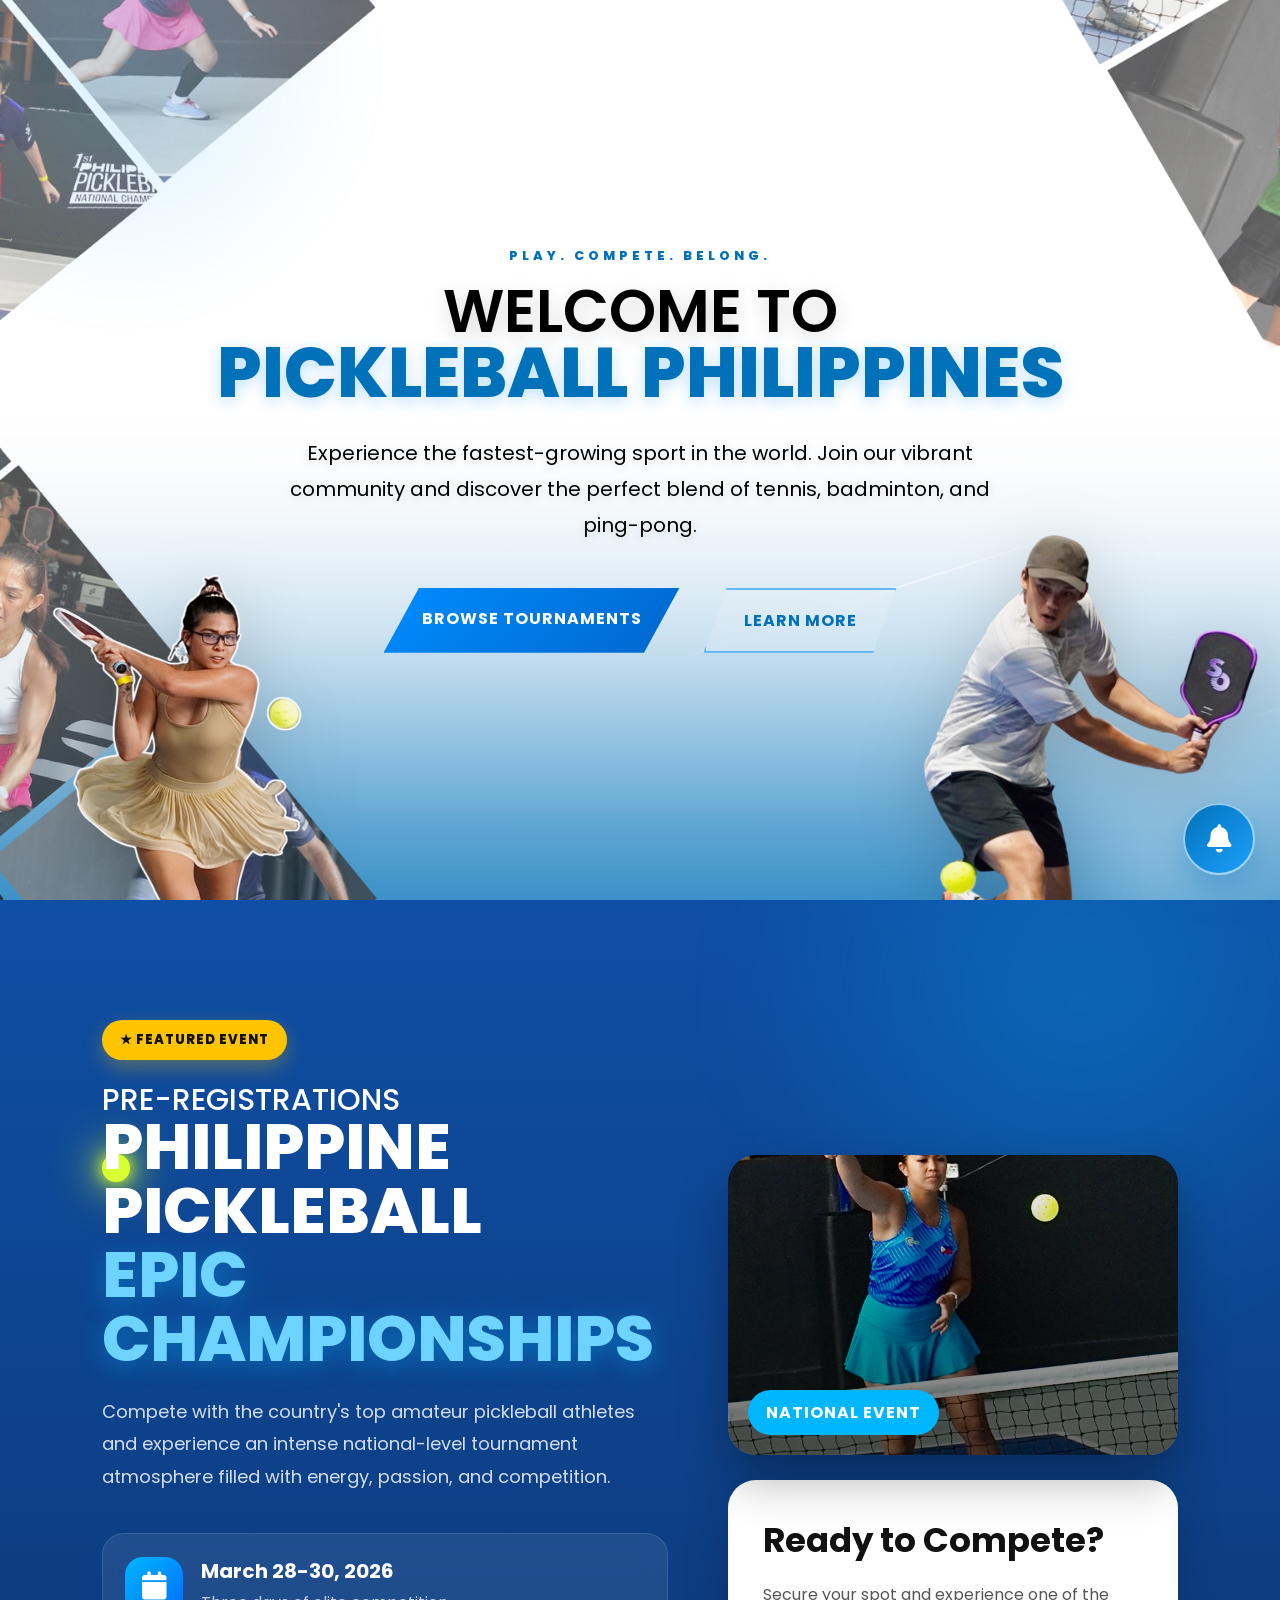
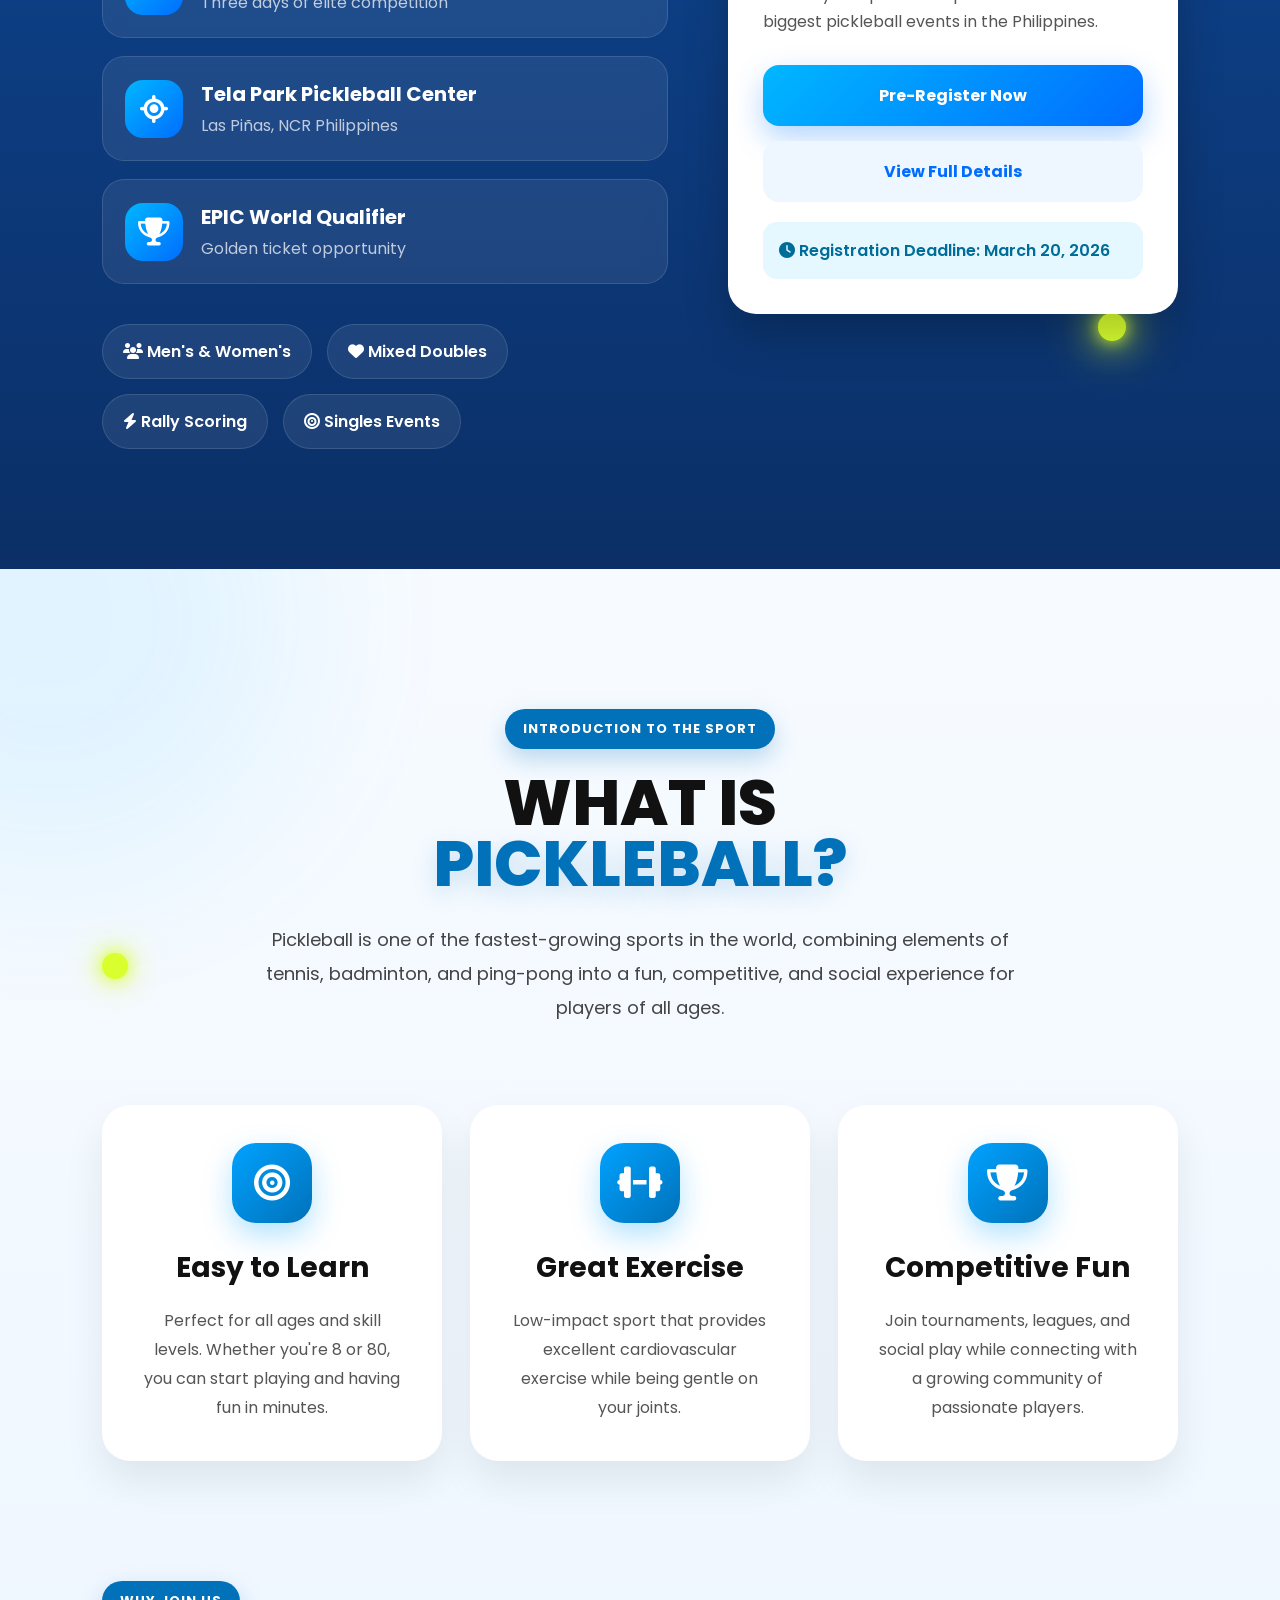
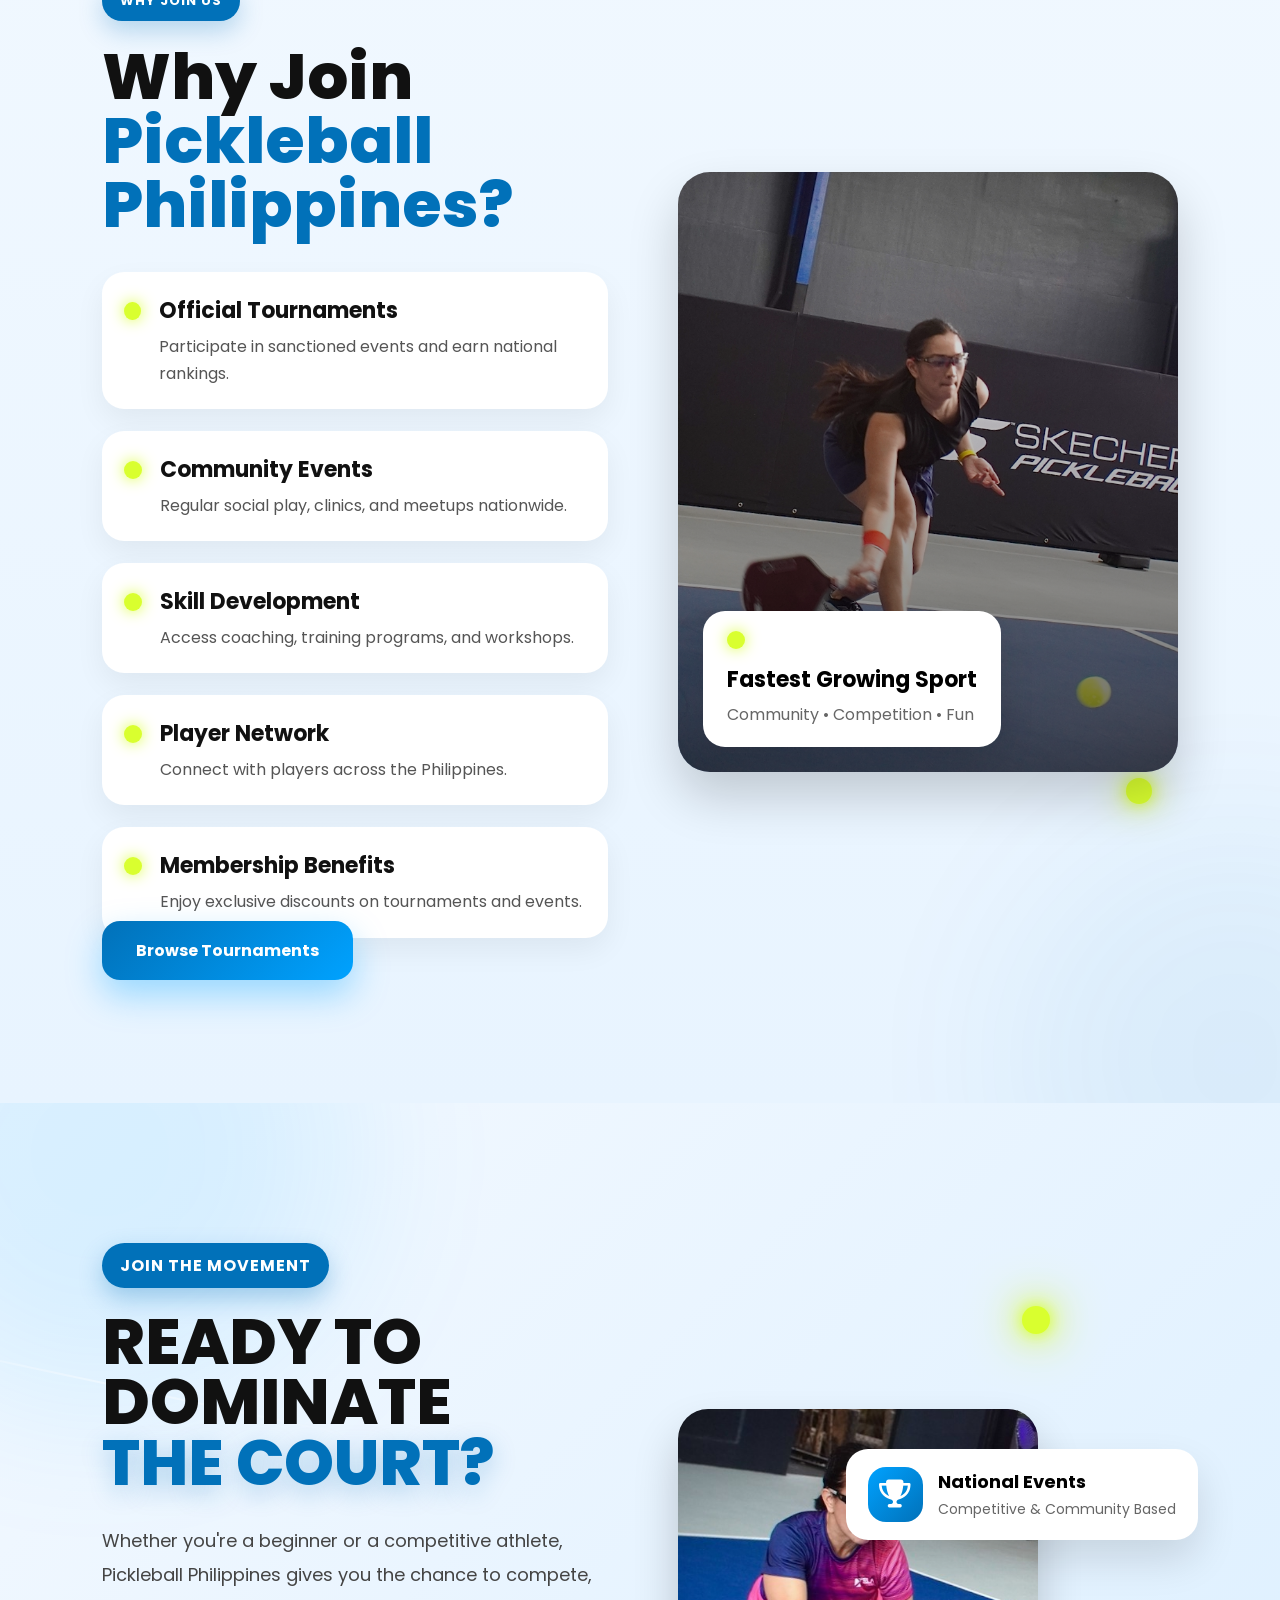
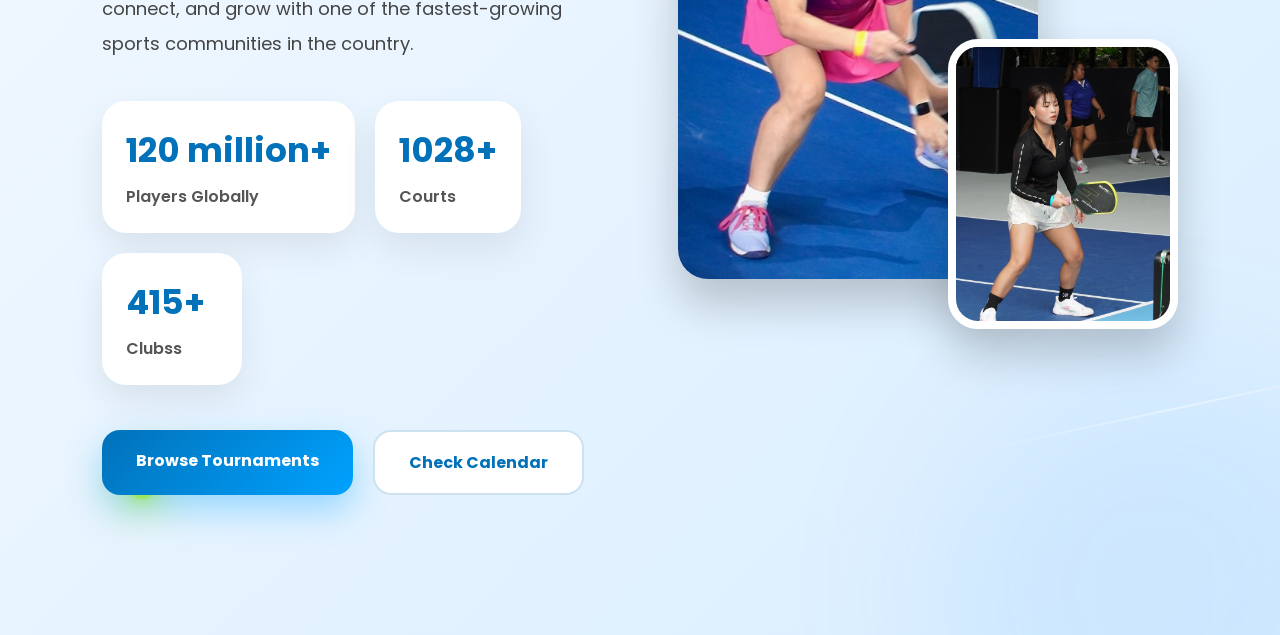
==== commit c9ffc586: "Update effects and adding of calendar page" ====
--- a/Pickleball/index.html
+++ b/Pickleball/index.html
@@ -20,6 +20,52 @@
   <link rel="stylesheet" href="style.css">
 
 </head>
+
+<!-- EXPANDABLE ANNOUNCEMENT -->
+
+<div class="announcement-wrapper" id="announcement">
+
+  <!-- ICON MODE -->
+
+  <div class="announcement-icon">
+
+    <div class="announcement-ping"></div>
+
+    <i class="fa-solid fa-bell"></i>
+
+  </div>
+
+  <!-- FULL MESSAGE -->
+
+  <div class="announcement-box">
+
+    <div class="announcement-glow"></div>
+
+    <div class="announcement-content">
+
+      <div class="announcement-tag">
+        LIVE NOW
+      </div>
+
+      <h4>
+        Manila Open 2026
+      </h4>
+
+      <p>
+        Registration closes in 3 days.
+      </p>
+
+      <a href="../tournament/tournaments.html">
+        Check Tournament
+        <i class="fa-solid fa-arrow-right"></i>
+      </a>
+
+    </div>
+
+  </div>
+
+</div>
+
 
 <body>
 
@@ -484,8 +530,8 @@
         Browse Tournaments
       </a>
 
-      <a href="#" class="cta-btn secondary-cta-btn">
-        Join Community
+      <a href="../Calendar/calendar.html" class="cta-btn secondary-cta-btn">
+        Check Calendar
       </a>
 
     </div>
--- a/Pickleball/style.css
+++ b/Pickleball/style.css
@@ -1391,7 +1391,11 @@
     }
 
     .tournament-title{
-        font-size:38px;
+        font-size:34px;
+    }
+
+    .tournament-title p{
+        font-size:18px;
     }
 
     .tournament-description{
@@ -2724,4 +2728,316 @@
 
         text-align:center;
     }
+}
+
+
+
+/* ========================= */
+/* EXPANDABLE ANNOUNCEMENT */
+/* ========================= */
+
+.announcement-wrapper{
+    position:fixed;
+
+    right:25px;
+    bottom:25px;
+
+    z-index:9999;
+}
+
+/* ========================= */
+/* ICON */
+/* ========================= */
+
+.announcement-icon{
+    position:absolute;
+
+    right:0;
+    bottom:0;
+
+    width:72px;
+    height:72px;
+
+    border-radius:50%;
+
+    display:flex;
+    justify-content:center;
+    align-items:center;
+
+    cursor:pointer;
+
+    background:
+    linear-gradient(
+        135deg,
+        #0171b9,
+        #1da1ff
+    );
+
+    color:white;
+
+    font-size:28px;
+
+    box-shadow:
+    0 15px 35px rgba(1,113,185,0.35);
+
+    transition:0.45s ease;
+
+    z-index:5;
+}
+
+/* GLOWING RING */
+
+.announcement-ping{
+    position:absolute;
+
+    inset:0;
+
+    border-radius:50%;
+
+    border:2px solid rgba(255,255,255,0.6);
+
+    animation:
+    ping 2s infinite;
+}
+
+/* ========================= */
+/* MESSAGE BOX */
+/* ========================= */
+
+.announcement-box{
+    position:absolute;
+
+    right:0;
+    bottom:0;
+
+    width:340px;
+
+    padding:24px;
+
+    border-radius:28px;
+
+    overflow:hidden;
+
+    opacity:1;
+
+    transform:
+    scale(1);
+
+    transform-origin:
+    bottom right;
+
+    transition:
+    0.45s ease;
+
+    backdrop-filter:blur(18px);
+
+    background:
+    linear-gradient(
+        135deg,
+        rgba(255,255,255,0.22),
+        rgba(255,255,255,0.08)
+    );
+
+    border:
+    1px solid rgba(255,255,255,0.25);
+
+    box-shadow:
+    0 20px 40px rgba(0,0,0,0.18);
+}
+
+/* COLLAPSED STATE */
+
+.announcement-wrapper.collapsed .announcement-box{
+
+    opacity:0;
+
+    pointer-events:none;
+
+    transform:
+    scale(0.3);
+
+}
+
+/* ICON SHOW */
+
+.announcement-wrapper.collapsed .announcement-icon{
+
+    opacity:1;
+
+    transform:
+    scale(1);
+}
+
+/* EXPANDED */
+
+.announcement-wrapper:not(.collapsed) .announcement-icon{
+
+    opacity:0;
+
+    transform:
+    scale(0.3);
+
+    pointer-events:none;
+}
+
+/* ========================= */
+/* GLOW */
+/* ========================= */
+
+.announcement-glow{
+    position:absolute;
+
+    width:180px;
+    height:180px;
+
+    border-radius:50%;
+
+    background:
+    radial-gradient(
+        circle,
+        rgba(0,162,255,0.35),
+        transparent 70%
+    );
+
+    top:-70px;
+    right:-50px;
+
+    filter:blur(20px);
+
+    animation:
+    glowFloat 6s ease-in-out infinite;
+}
+
+/* CONTENT */
+
+.announcement-content{
+    position:relative;
+
+    z-index:2;
+}
+
+.announcement-tag{
+    display:inline-block;
+
+    padding:7px 14px;
+
+    border-radius:999px;
+
+    background:
+    rgba(255,255,255,0.18);
+
+    color:#0171b9;
+
+    font-size:11px;
+    font-weight:700;
+
+    letter-spacing:2px;
+
+    margin-bottom:16px;
+}
+
+.announcement-content h4{
+    font-size:28px;
+
+    line-height:1.1;
+
+    color:#000;
+
+    margin-bottom:12px;
+
+    font-weight:800;
+}
+
+.announcement-content p{
+    color:#333;
+
+    line-height:1.7;
+
+    font-size:14px;
+
+    margin-bottom:20px;
+}
+
+/* BUTTON */
+
+.announcement-content a{
+    display:inline-flex;
+    align-items:center;
+    gap:10px;
+
+    text-decoration:none;
+
+    padding:14px 22px;
+
+    border-radius:16px;
+
+    background:#0171b9;
+
+    color:white;
+
+    font-weight:600;
+
+    transition:0.35s ease;
+
+    box-shadow:
+    0 10px 25px rgba(1,113,185,0.35);
+}
+
+.announcement-content a:hover{
+    transform:
+    translateY(-4px)
+    scale(1.03);
+}
+
+/* ========================= */
+/* ANIMATIONS */
+/* ========================= */
+
+@keyframes ping{
+
+    0%{
+        transform:scale(1);
+        opacity:1;
+    }
+
+    100%{
+        transform:scale(1.7);
+        opacity:0;
+    }
+}
+
+@keyframes glowFloat{
+
+    0%{
+        transform:translate(0,0);
+    }
+
+    50%{
+        transform:
+        translate(-20px,15px);
+    }
+
+    100%{
+        transform:translate(0,0);
+    }
+}
+
+/* MOBILE */
+
+@media(max-width:700px){
+
+    .announcement-wrapper{
+        right:12px;
+        bottom:12px;
+    }
+
+    .announcement-box{
+        width:calc(100vw - 24px);
+
+        max-width:340px;
+    }
+
+    .announcement-content h4{
+        font-size:22px;
+    }
 }
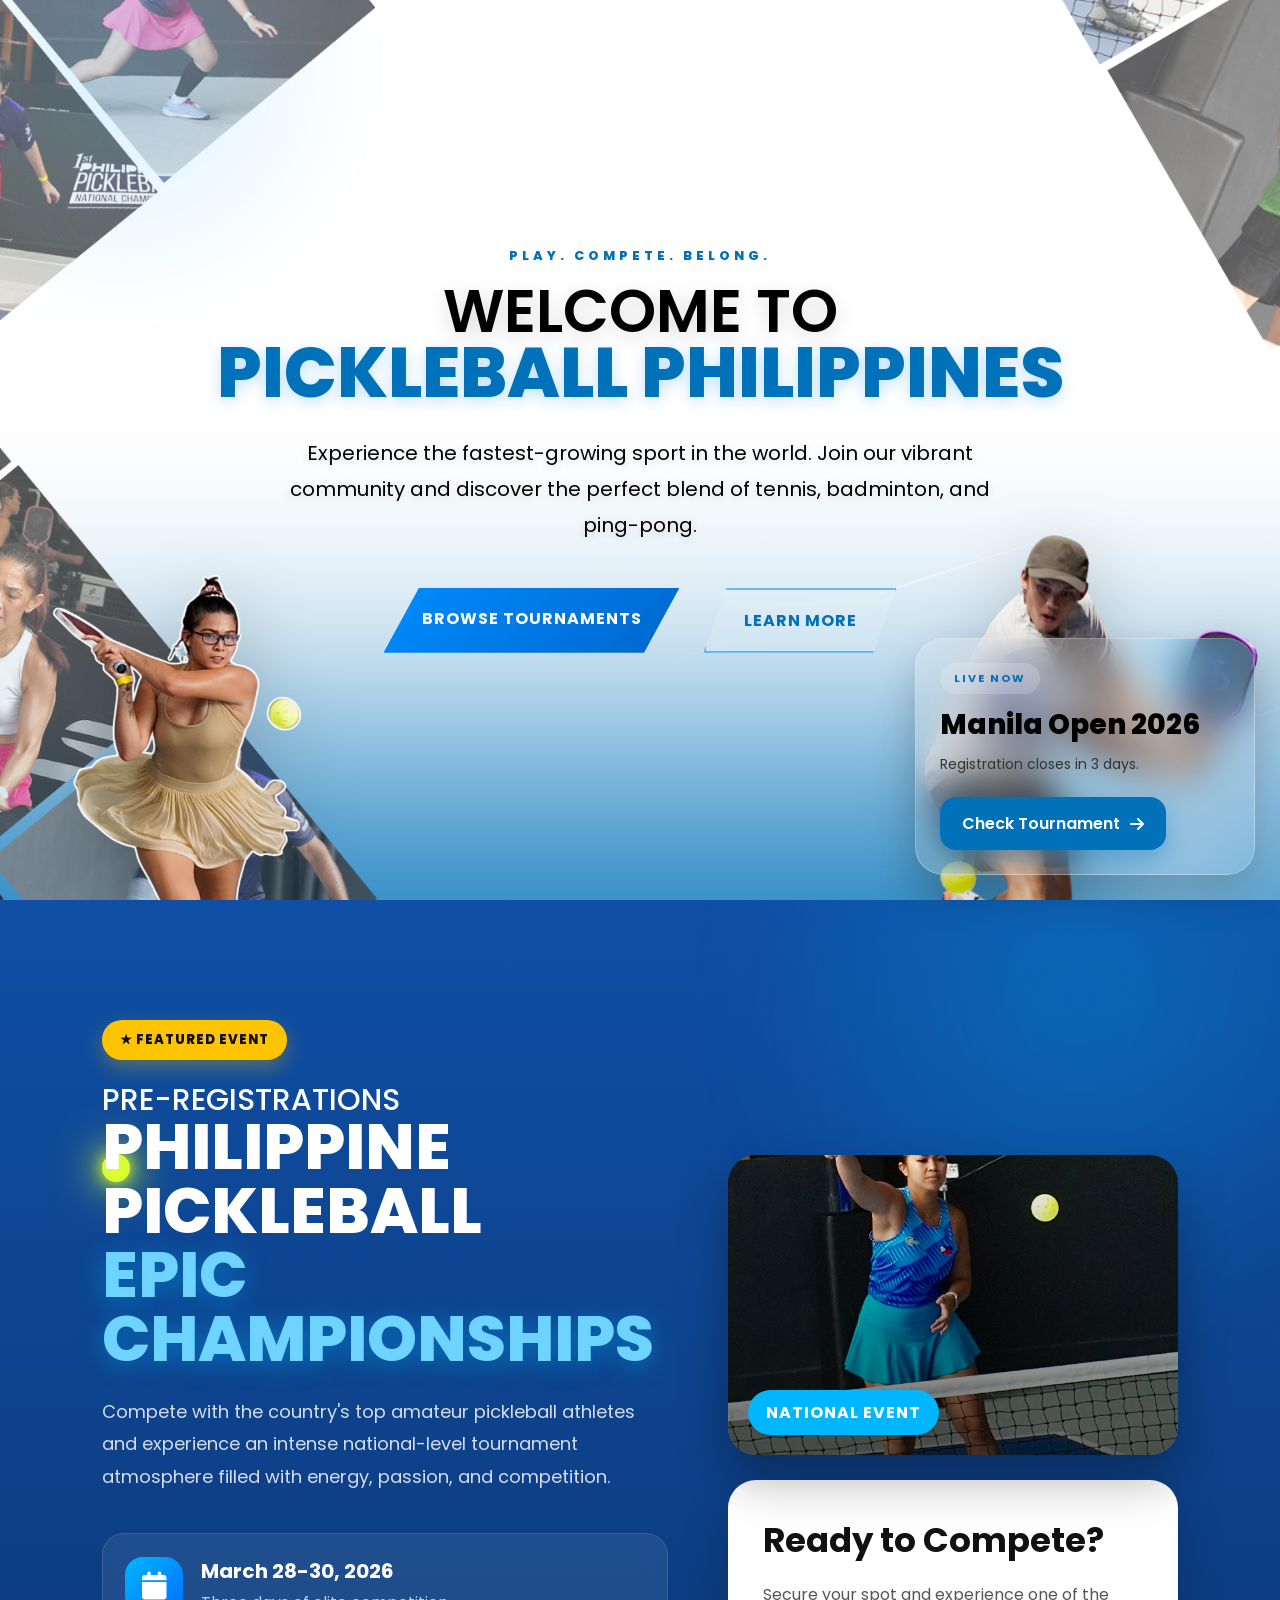
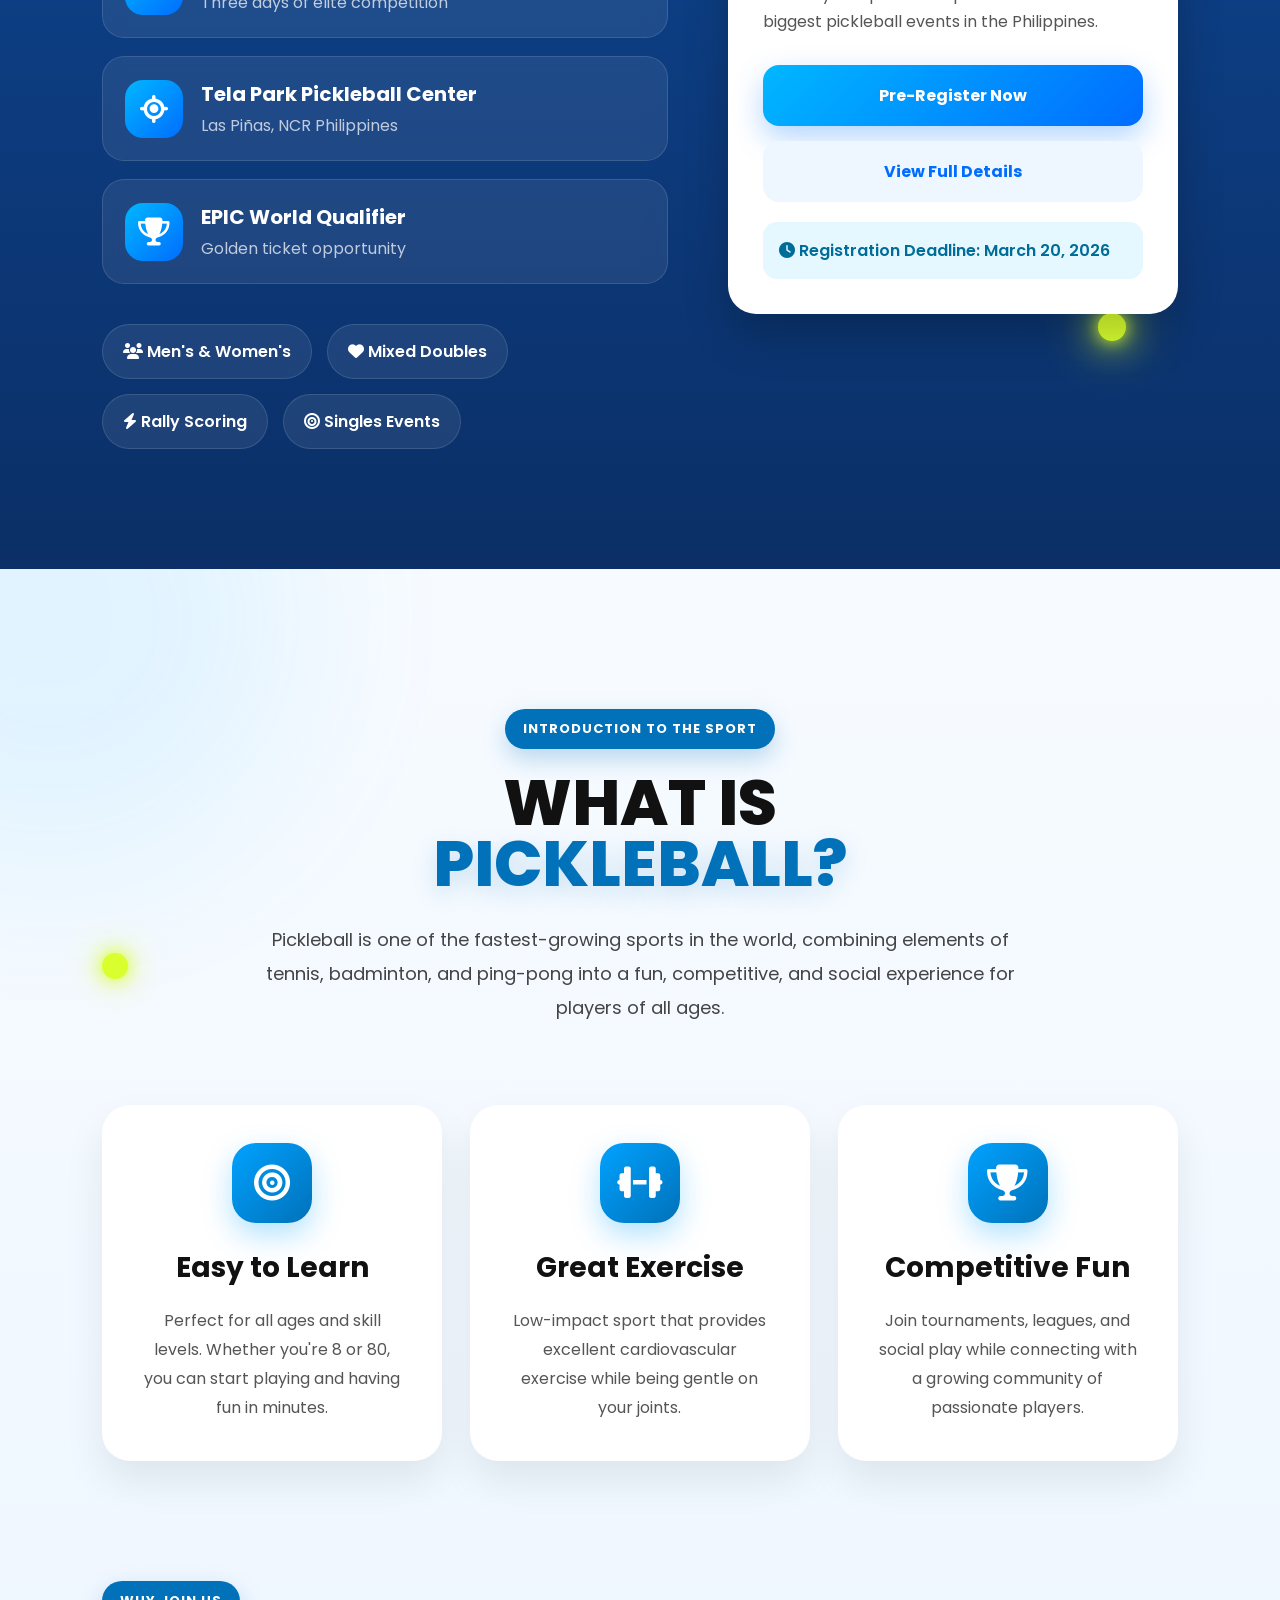
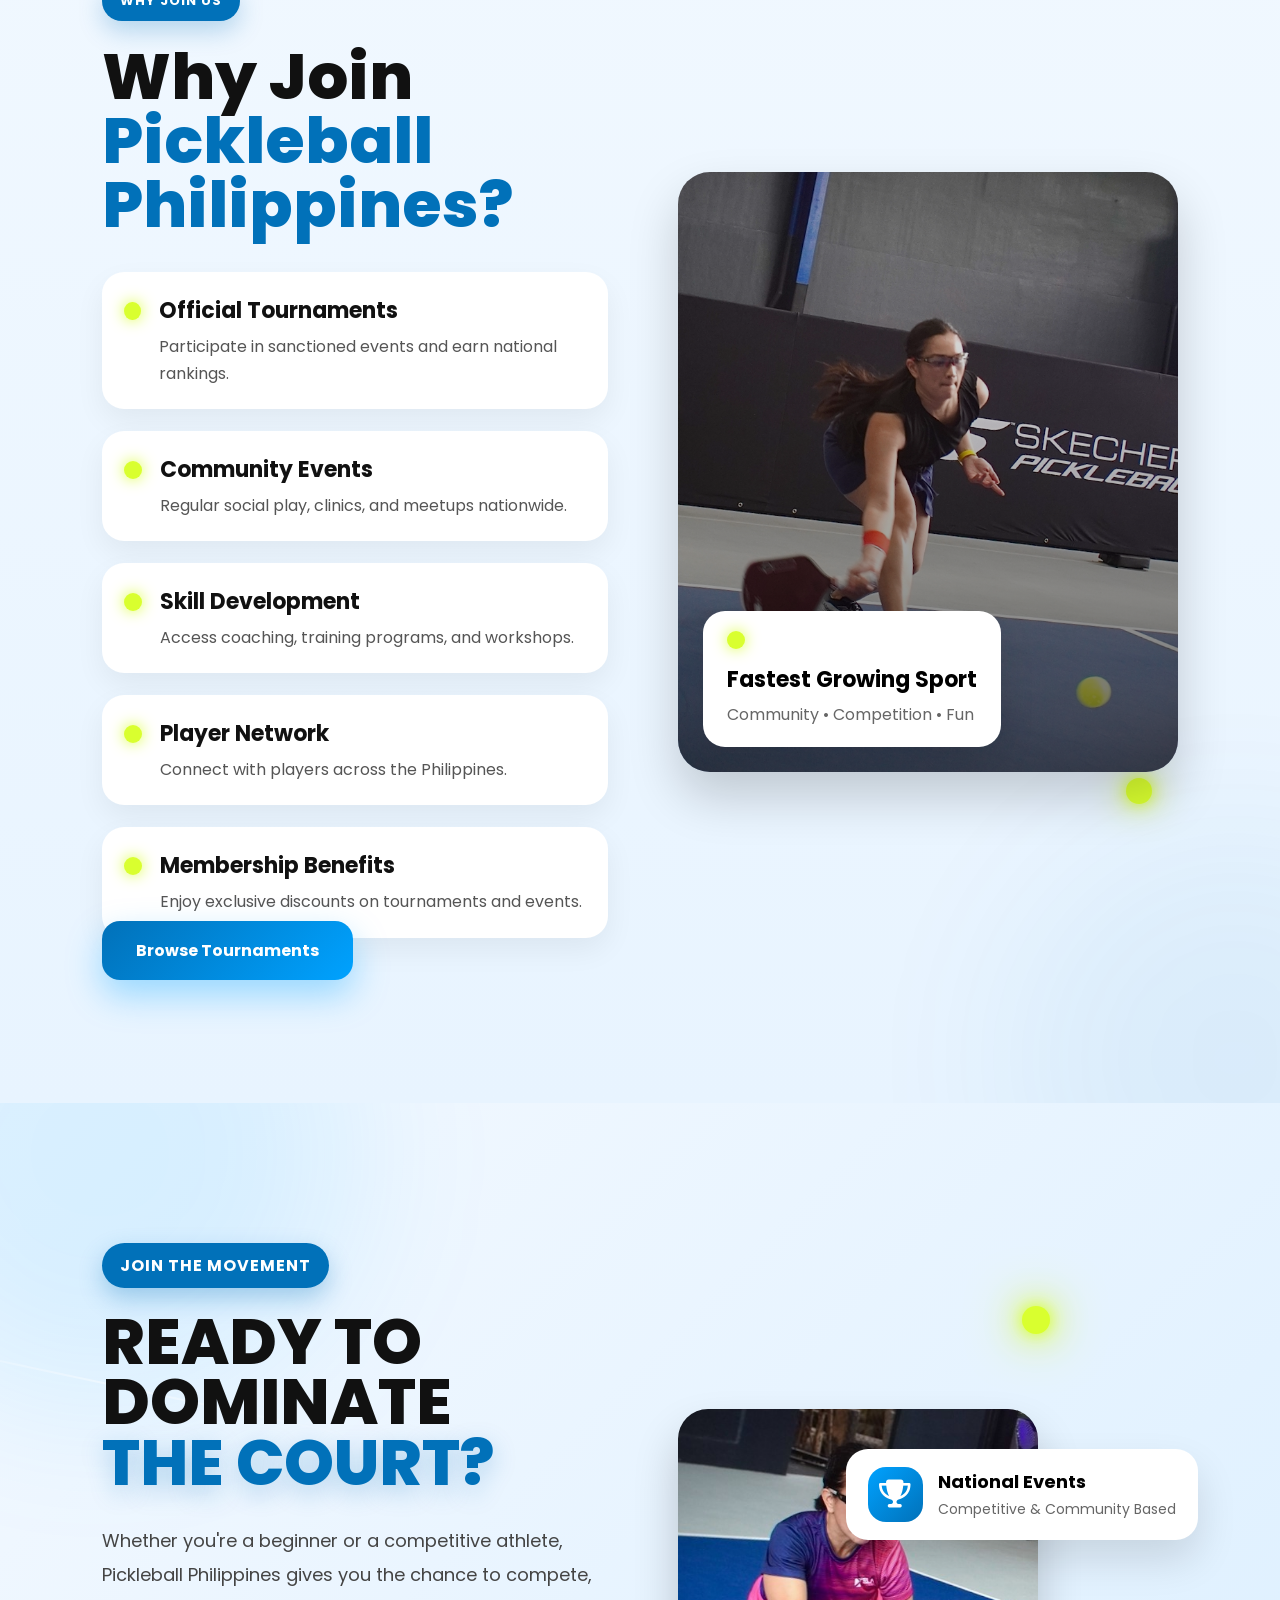
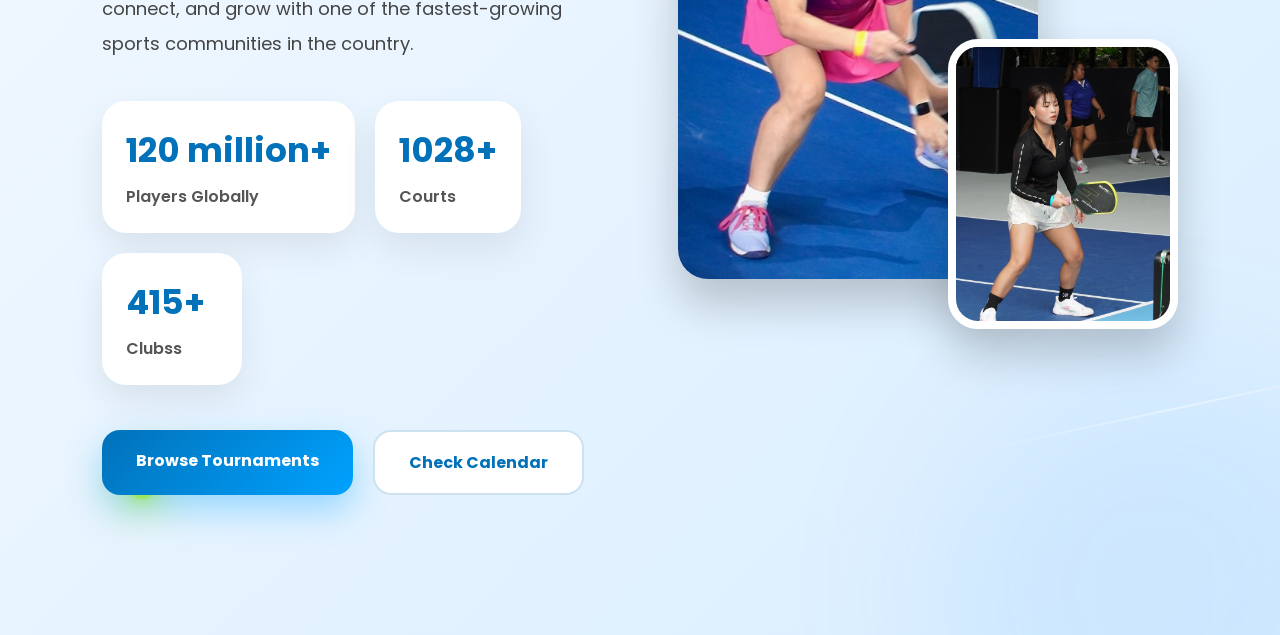
==== commit a015e9c3: "Adding page loader" ====
--- a/Pickleball/index.html
+++ b/Pickleball/index.html
@@ -63,6 +63,18 @@
     </div>
 
   </div>
+
+</div>
+
+<div class="page-loader" id="pageLoader">
+
+    <div class="loader-content">
+
+        <div class="loader-ball"></div>
+
+        <h2>Loading Pickleball Philippines</h2>
+
+    </div>
 
 </div>
 
--- a/Pickleball/style.css
+++ b/Pickleball/style.css
@@ -3040,4 +3040,101 @@
     .announcement-content h4{
         font-size:22px;
     }
+}
+
+
+/* ========================= */
+/* PAGE LOADER */
+/* ========================= */
+
+.page-loader{
+    position:fixed;
+
+    inset:0;
+
+    background:
+    linear-gradient(
+        135deg,
+        #eef7ff,
+        #dff0ff
+    );
+
+    display:flex;
+    justify-content:center;
+    align-items:center;
+
+    z-index:999999;
+
+    transition:
+    opacity 0.8s ease,
+    visibility 0.8s ease;
+}
+
+/* HIDE */
+
+.page-loader.hide{
+    opacity:0;
+
+    visibility:hidden;
+}
+
+/* CONTENT */
+
+.loader-content{
+    text-align:center;
+}
+
+/* PICKLEBALL */
+
+.loader-ball{
+    width:70px;
+    height:70px;
+
+    margin:auto auto 25px;
+
+    border-radius:50%;
+
+    background:#dfff39;
+
+    box-shadow:
+    0 0 20px #dfff39,
+    0 0 50px #dfff39;
+
+    animation:
+    loaderBounce 1.2s ease-in-out infinite;
+}
+
+/* TEXT */
+
+.loader-content h2{
+    font-size:24px;
+
+    font-weight:800;
+
+    color:#0171b9;
+
+    letter-spacing:1px;
+}
+
+/* ANIMATION */
+
+@keyframes loaderBounce{
+
+    0%{
+        transform:
+        translateY(0)
+        scale(1);
+    }
+
+    50%{
+        transform:
+        translateY(-18px)
+        scale(1.08);
+    }
+
+    100%{
+        transform:
+        translateY(0)
+        scale(1);
+    }
 }
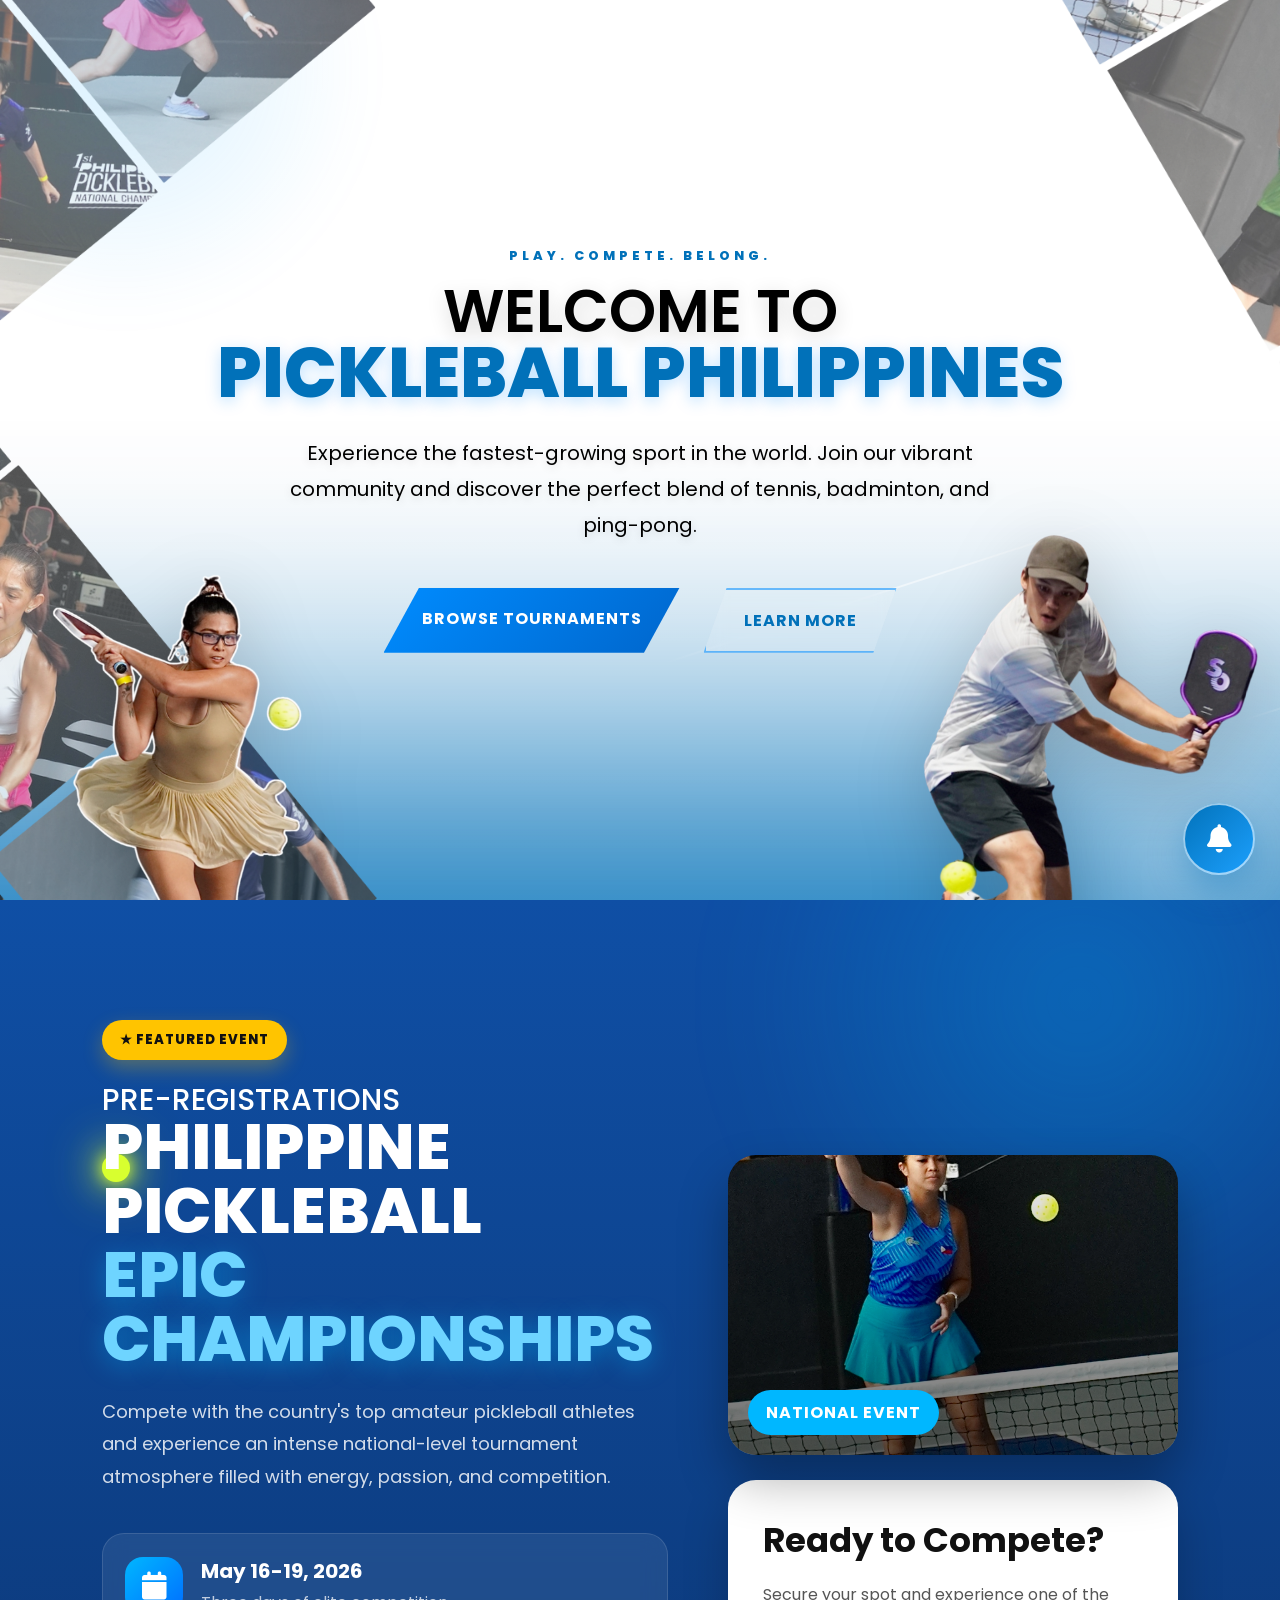
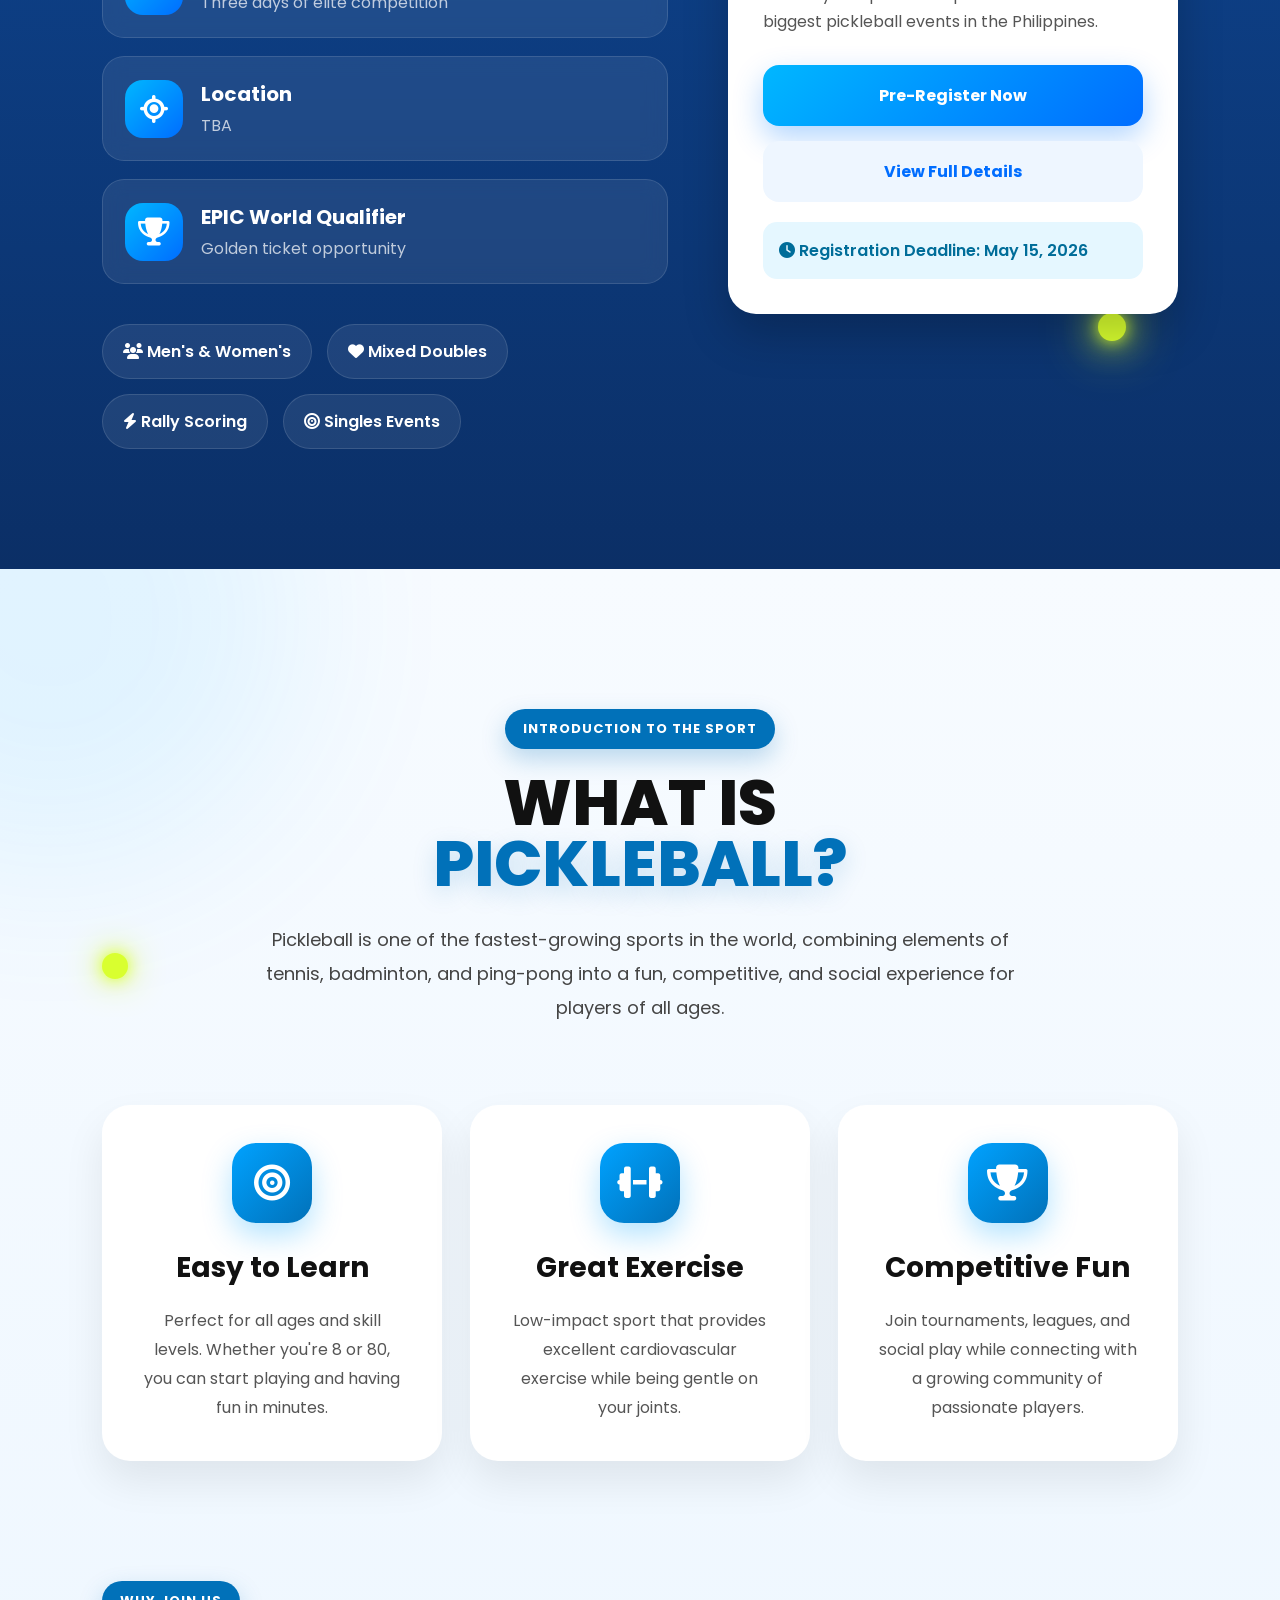
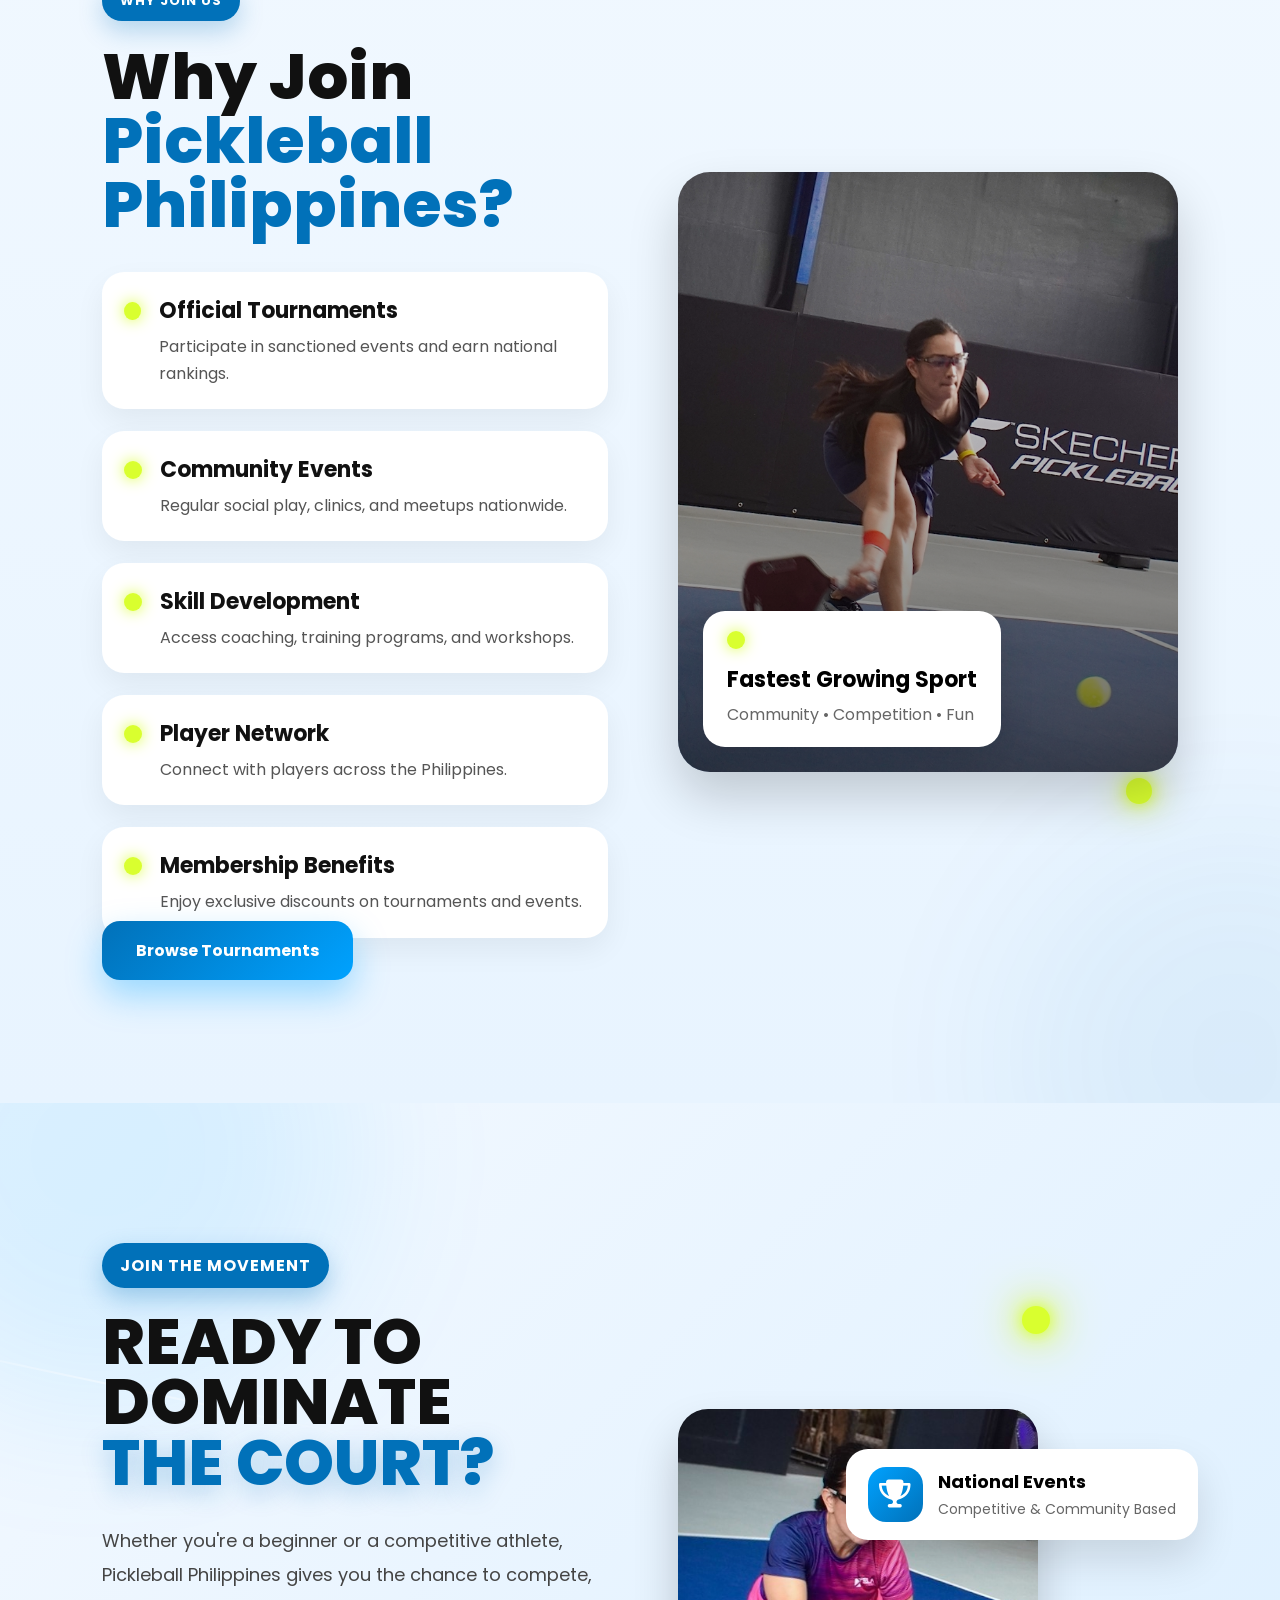
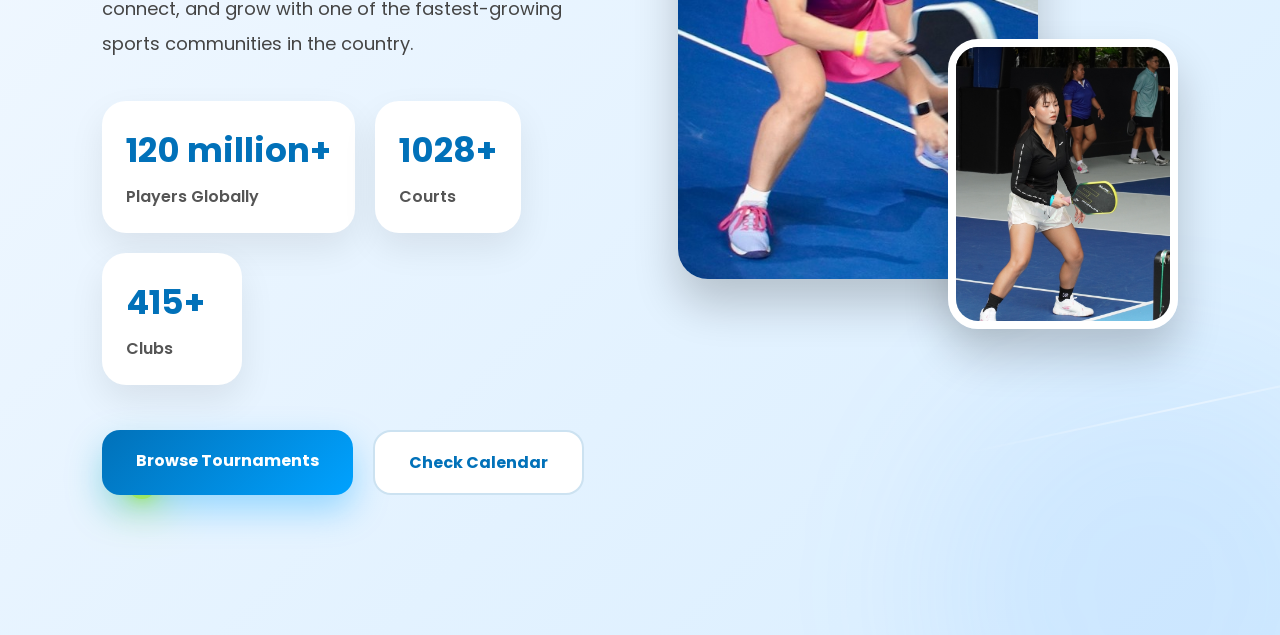
==== commit 09a6c93a: "Text Update" ====
--- a/Pickleball/index.html
+++ b/Pickleball/index.html
@@ -44,15 +44,15 @@
     <div class="announcement-content">
 
       <div class="announcement-tag">
-        LIVE NOW
+        Pre-Registrations
       </div>
 
       <h4>
-        Manila Open 2026
+        Pickleball Philippines Epic Championships 2026
       </h4>
 
       <p>
-        Registration closes in 3 days.
+        May 16-19
       </p>
 
       <a href="../tournament/tournaments.html">
@@ -196,7 +196,7 @@
             <div class="info-icon"><i class="fa-solid fa-calendar"></i></div>
 
             <div>
-              <h4>March 28-30, 2026</h4>
+              <h4>May 16-19, 2026</h4>
               <p>Three days of elite competition</p>
             </div>
 
@@ -207,8 +207,8 @@
             <div class="info-icon"><i class="fa-solid fa-location"></i></div>
 
             <div>
-              <h4>Tela Park Pickleball Center</h4>
-              <p>Las Piñas, NCR Philippines</p>
+              <h4>Location</h4>
+              <p>TBA</p>
             </div>
 
           </div>
@@ -288,7 +288,7 @@
           </div>
 
           <div class="deadline-box">
-            <i class="fa-solid fa-clock"></i> Registration Deadline: March 20, 2026
+            <i class="fa-solid fa-clock"></i> Registration Deadline: May 15, 2026
           </div>
 
         </div>
@@ -530,7 +530,7 @@
 
       <div class="stat-box">
         <h3>415+</h3>
-        <p>Clubss</p>
+        <p>Clubs</p>
       </div>
 
     </div>
--- a/Pickleball/style.css
+++ b/Pickleball/style.css
@@ -2731,11 +2731,6 @@
 }
 
 
-
-/* ========================= */
-/* EXPANDABLE ANNOUNCEMENT */
-/* ========================= */
-
 .announcement-wrapper{
     position:fixed;
 
@@ -2744,10 +2739,6 @@
 
     z-index:9999;
 }
-
-/* ========================= */
-/* ICON */
-/* ========================= */
 
 .announcement-icon{
     position:absolute;
@@ -2785,7 +2776,6 @@
     z-index:5;
 }
 
-/* GLOWING RING */
 
 .announcement-ping{
     position:absolute;
@@ -2799,10 +2789,6 @@
     animation:
     ping 2s infinite;
 }
-
-/* ========================= */
-/* MESSAGE BOX */
-/* ========================= */
 
 .announcement-box{
     position:absolute;
@@ -2845,8 +2831,6 @@
     0 20px 40px rgba(0,0,0,0.18);
 }
 
-/* COLLAPSED STATE */
-
 .announcement-wrapper.collapsed .announcement-box{
 
     opacity:0;
@@ -2858,7 +2842,6 @@
 
 }
 
-/* ICON SHOW */
 
 .announcement-wrapper.collapsed .announcement-icon{
 
@@ -2868,8 +2851,6 @@
     scale(1);
 }
 
-/* EXPANDED */
-
 .announcement-wrapper:not(.collapsed) .announcement-icon{
 
     opacity:0;
@@ -2879,10 +2860,6 @@
 
     pointer-events:none;
 }
-
-/* ========================= */
-/* GLOW */
-/* ========================= */
 
 .announcement-glow{
     position:absolute;
@@ -2908,8 +2885,6 @@
     glowFloat 6s ease-in-out infinite;
 }
 
-/* CONTENT */
-
 .announcement-content{
     position:relative;
 
@@ -2957,8 +2932,6 @@
 
     margin-bottom:20px;
 }
-
-/* BUTTON */
 
 .announcement-content a{
     display:inline-flex;
@@ -2989,10 +2962,6 @@
     scale(1.03);
 }
 
-/* ========================= */
-/* ANIMATIONS */
-/* ========================= */
-
 @keyframes ping{
 
     0%{
@@ -3022,8 +2991,6 @@
     }
 }
 
-/* MOBILE */
-
 @media(max-width:700px){
 
     .announcement-wrapper{
@@ -3042,15 +3009,18 @@
     }
 }
 
-
-/* ========================= */
-/* PAGE LOADER */
-/* ========================= */
-
 .page-loader{
     position:fixed;
 
-    inset:0;
+    top:0;
+    left:0;
+
+    width:100%;
+    height:100vh;
+
+    display:flex;
+    justify-content:center;
+    align-items:center;
 
     background:
     linear-gradient(
@@ -3059,39 +3029,36 @@
         #dff0ff
     );
 
-    display:flex;
-    justify-content:center;
-    align-items:center;
-
     z-index:999999;
+
+    overflow:hidden;
 
     transition:
     opacity 0.8s ease,
     visibility 0.8s ease;
 }
 
-/* HIDE */
-
 .page-loader.hide{
     opacity:0;
 
     visibility:hidden;
-}
-
-/* CONTENT */
+
+    pointer-events:none;
+}
 
 .loader-content{
+    display:flex;
+    flex-direction:column;
+    justify-content:center;
+    align-items:center;
+
     text-align:center;
 }
-
-/* PICKLEBALL */
 
 .loader-ball{
     width:70px;
     height:70px;
 
-    margin:auto auto 25px;
-
     border-radius:50%;
 
     background:#dfff39;
@@ -3100,12 +3067,12 @@
     0 0 20px #dfff39,
     0 0 50px #dfff39;
 
+    margin-bottom:24px;
+
     animation:
     loaderBounce 1.2s ease-in-out infinite;
 }
 
-/* TEXT */
-
 .loader-content h2{
     font-size:24px;
 
@@ -3113,10 +3080,8 @@
 
     color:#0171b9;
 
-    letter-spacing:1px;
-}
-
-/* ANIMATION */
+    margin:0;
+}
 
 @keyframes loaderBounce{
 
@@ -3128,7 +3093,7 @@
 
     50%{
         transform:
-        translateY(-18px)
+        translateY(-16px)
         scale(1.08);
     }
 
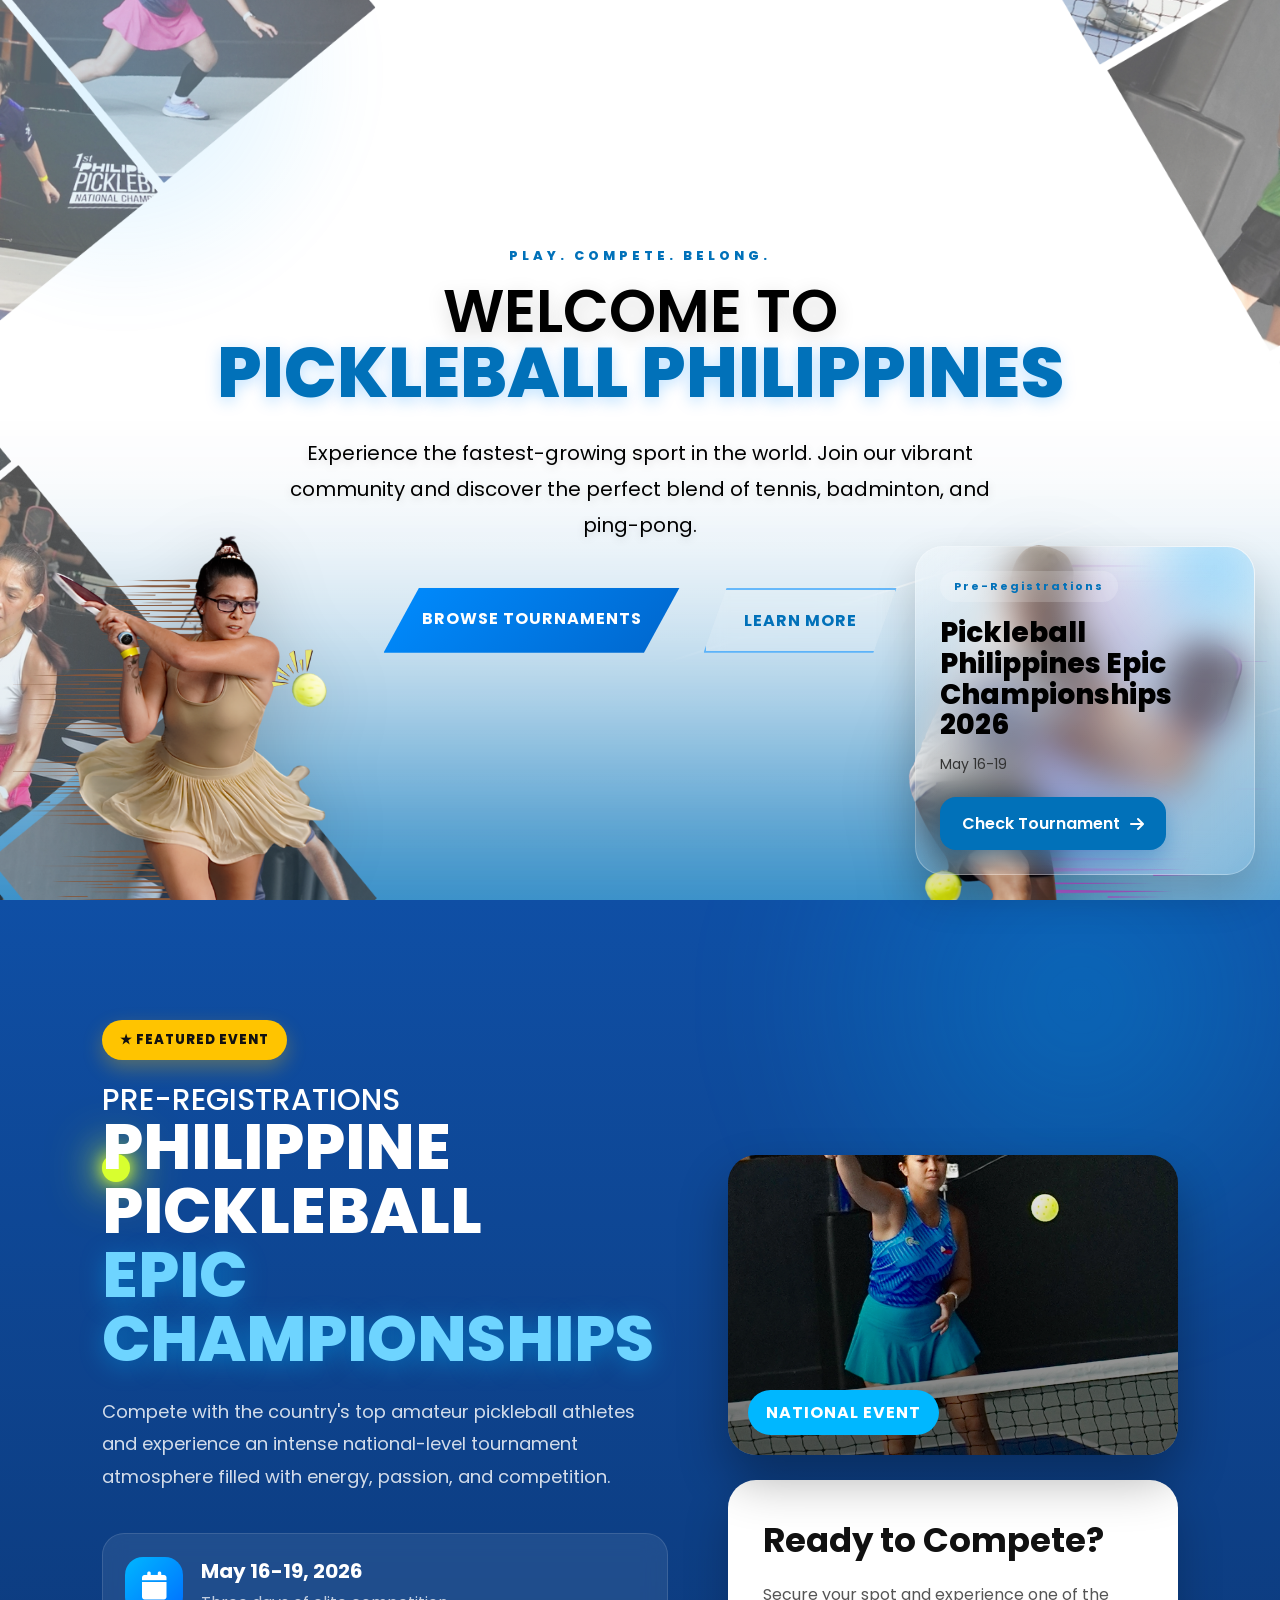
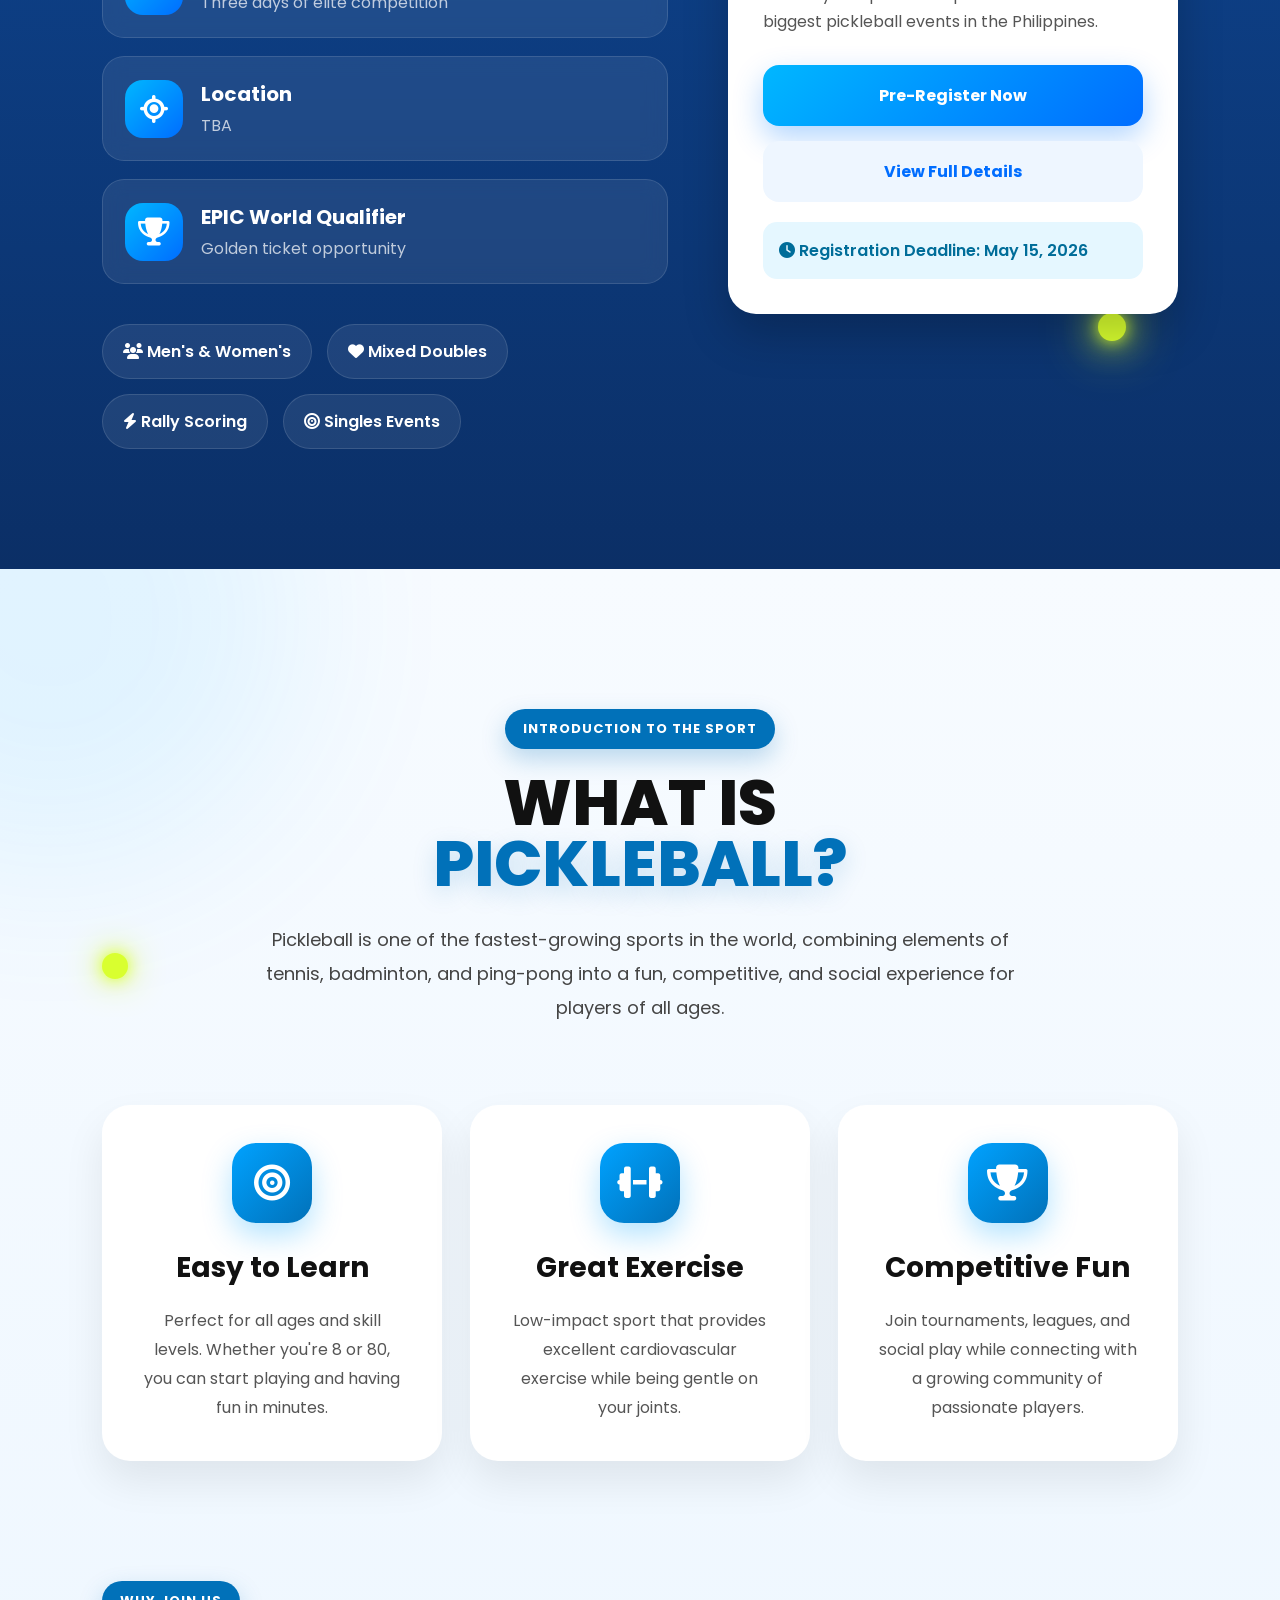
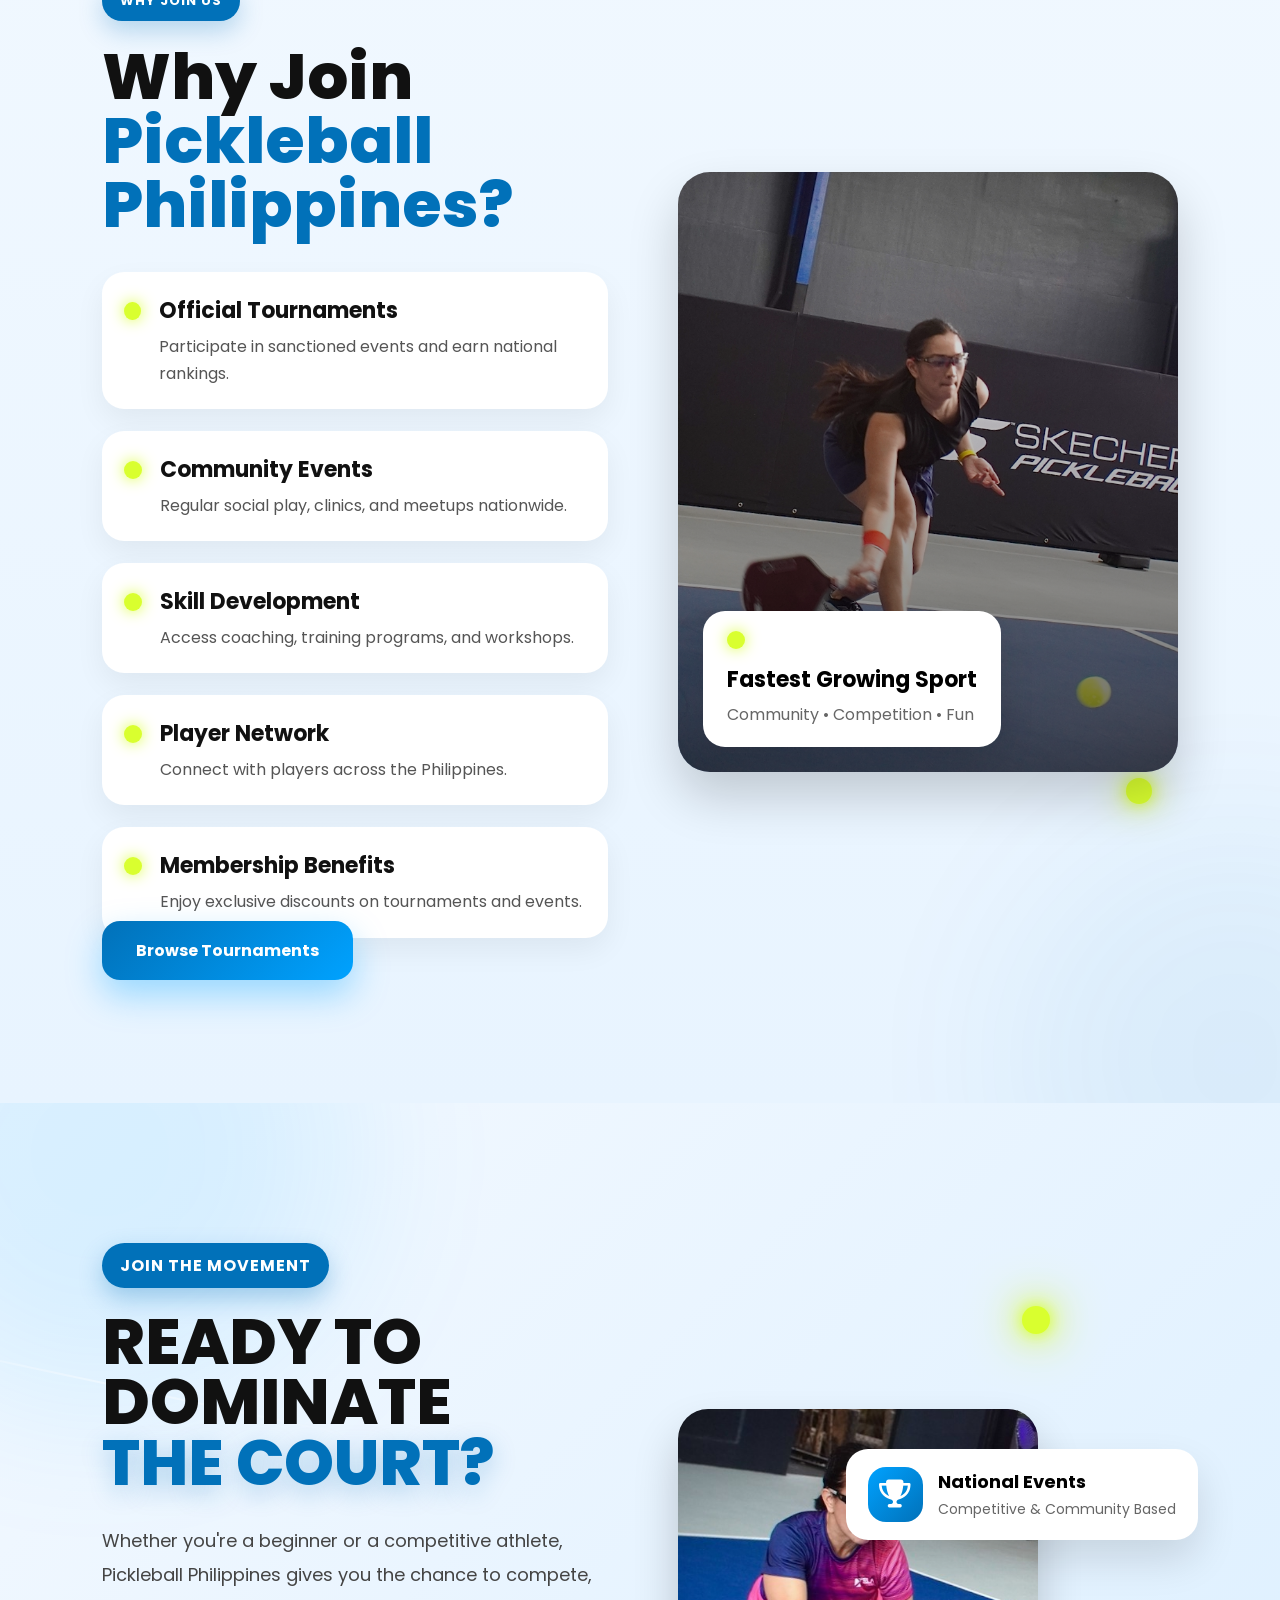
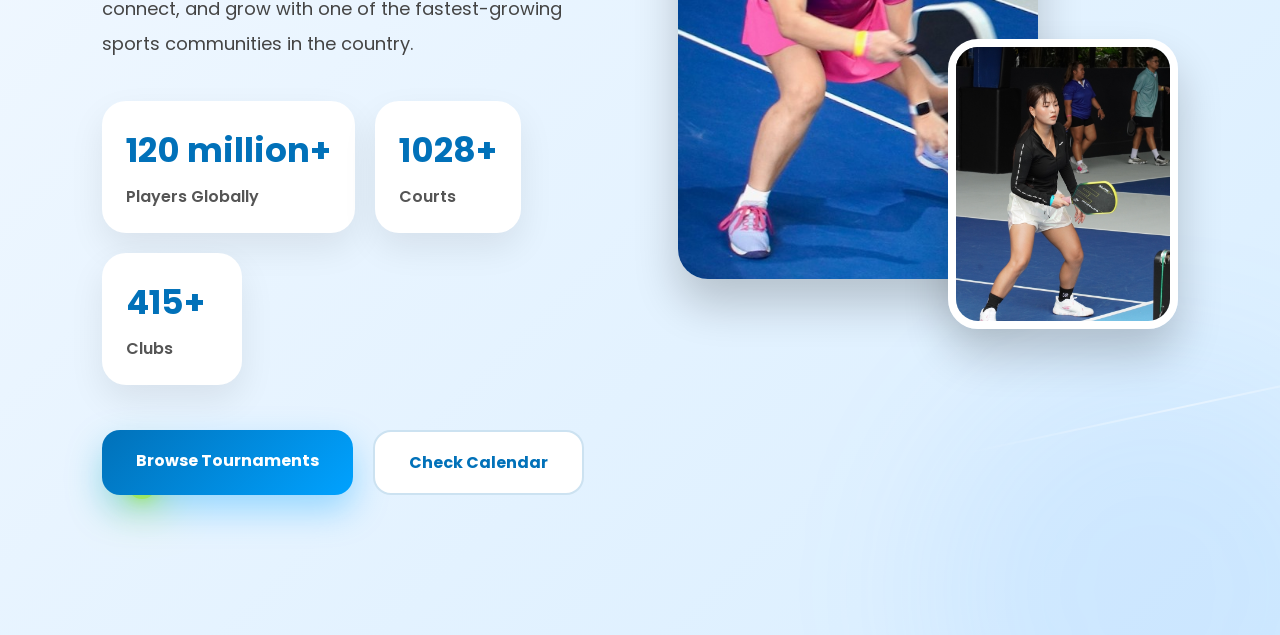
==== commit 5a0f531a: "Photo update" ====
--- a/Pickleball/index.html
+++ b/Pickleball/index.html
@@ -87,8 +87,8 @@
 
     <div class="overlay"></div>
 
-    <img src="../images/left-player.png" class="player left-player" alt="">
-    <img src="../images/right-player.png" class="player right-player" alt="">
+    <img src="../images/left-player1.png" class="player left-player" alt="">
+    <img src="../images/right-player1.png" class="player right-player" alt="">
 
     <div class="line-effect line1"></div>
     <div class="line-effect line2"></div>
--- a/Pickleball/style.css
+++ b/Pickleball/style.css
@@ -130,7 +130,7 @@
 
 
 .left-player{
-    width:clamp(170px, 28vw, 440px);
+    width:clamp(170px, 28vw, 390px);
 
     left:max(-35px, 1vw);
     bottom:-10px;
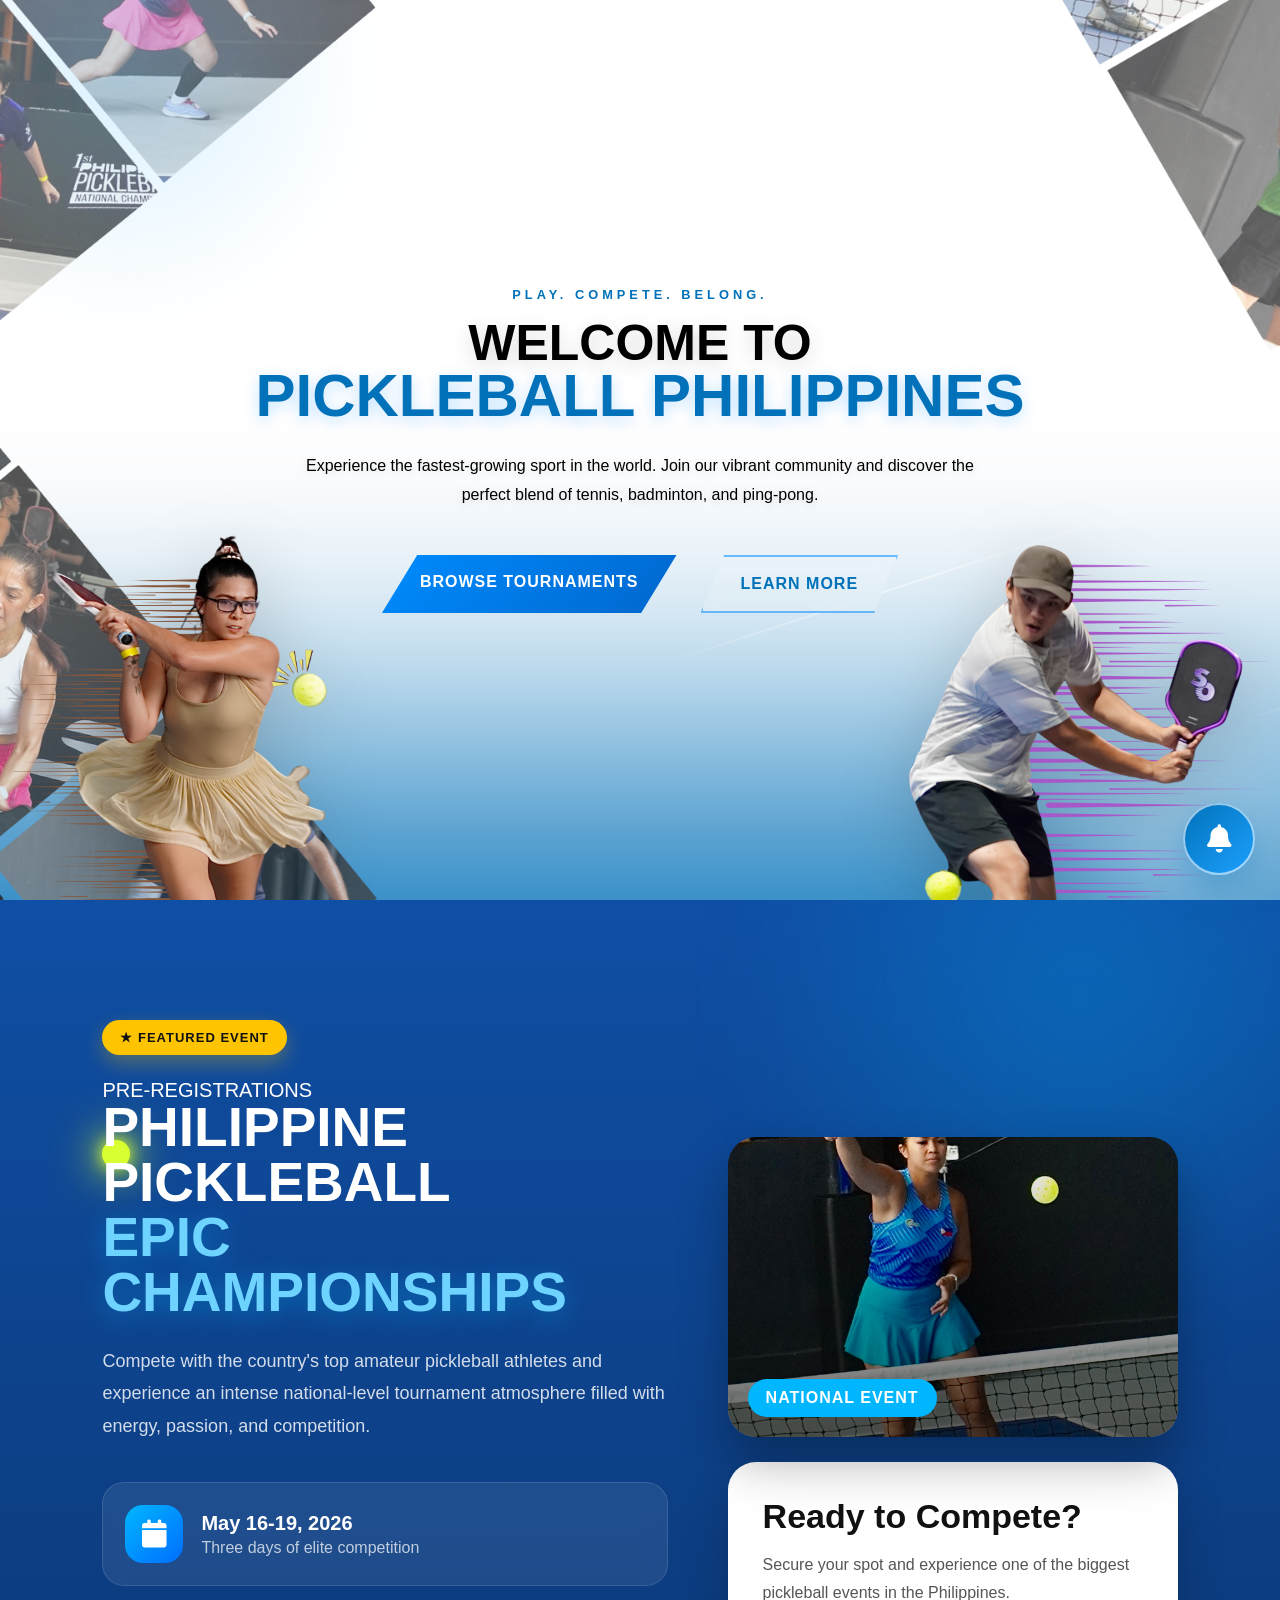
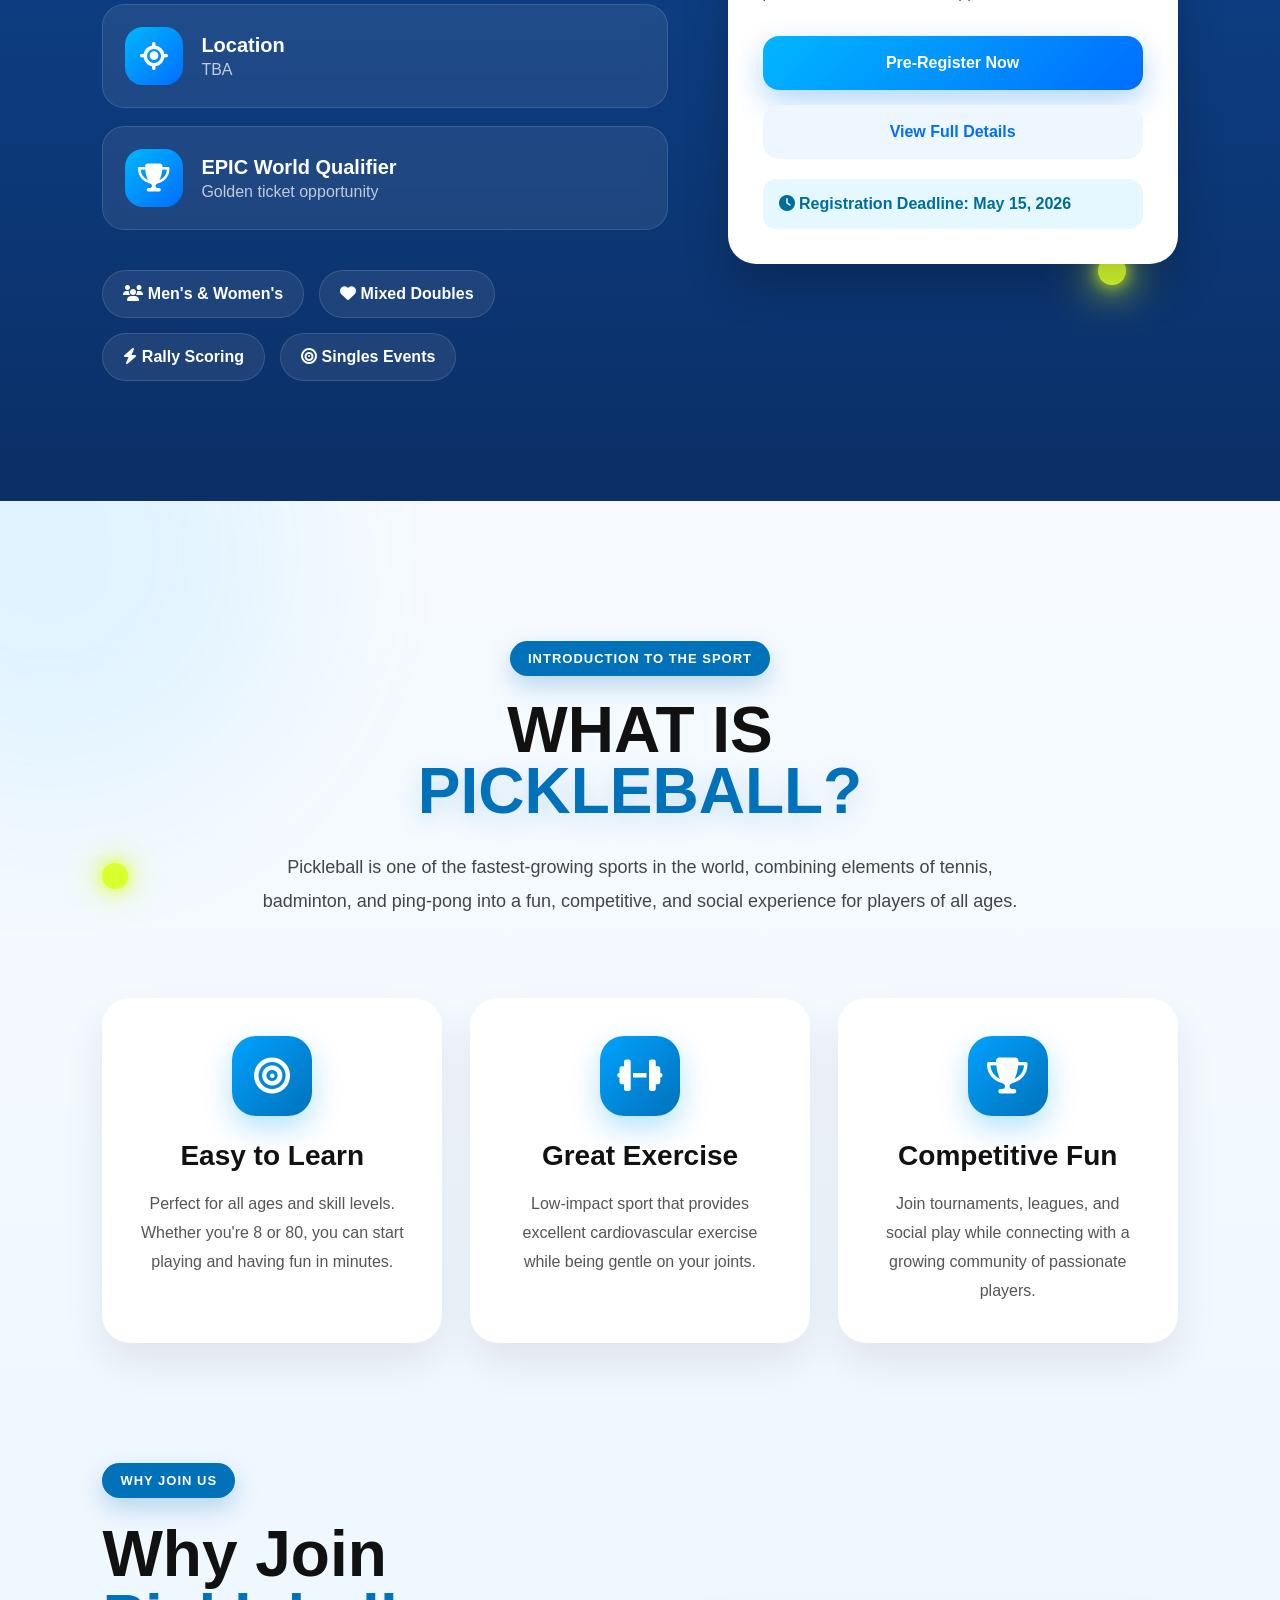
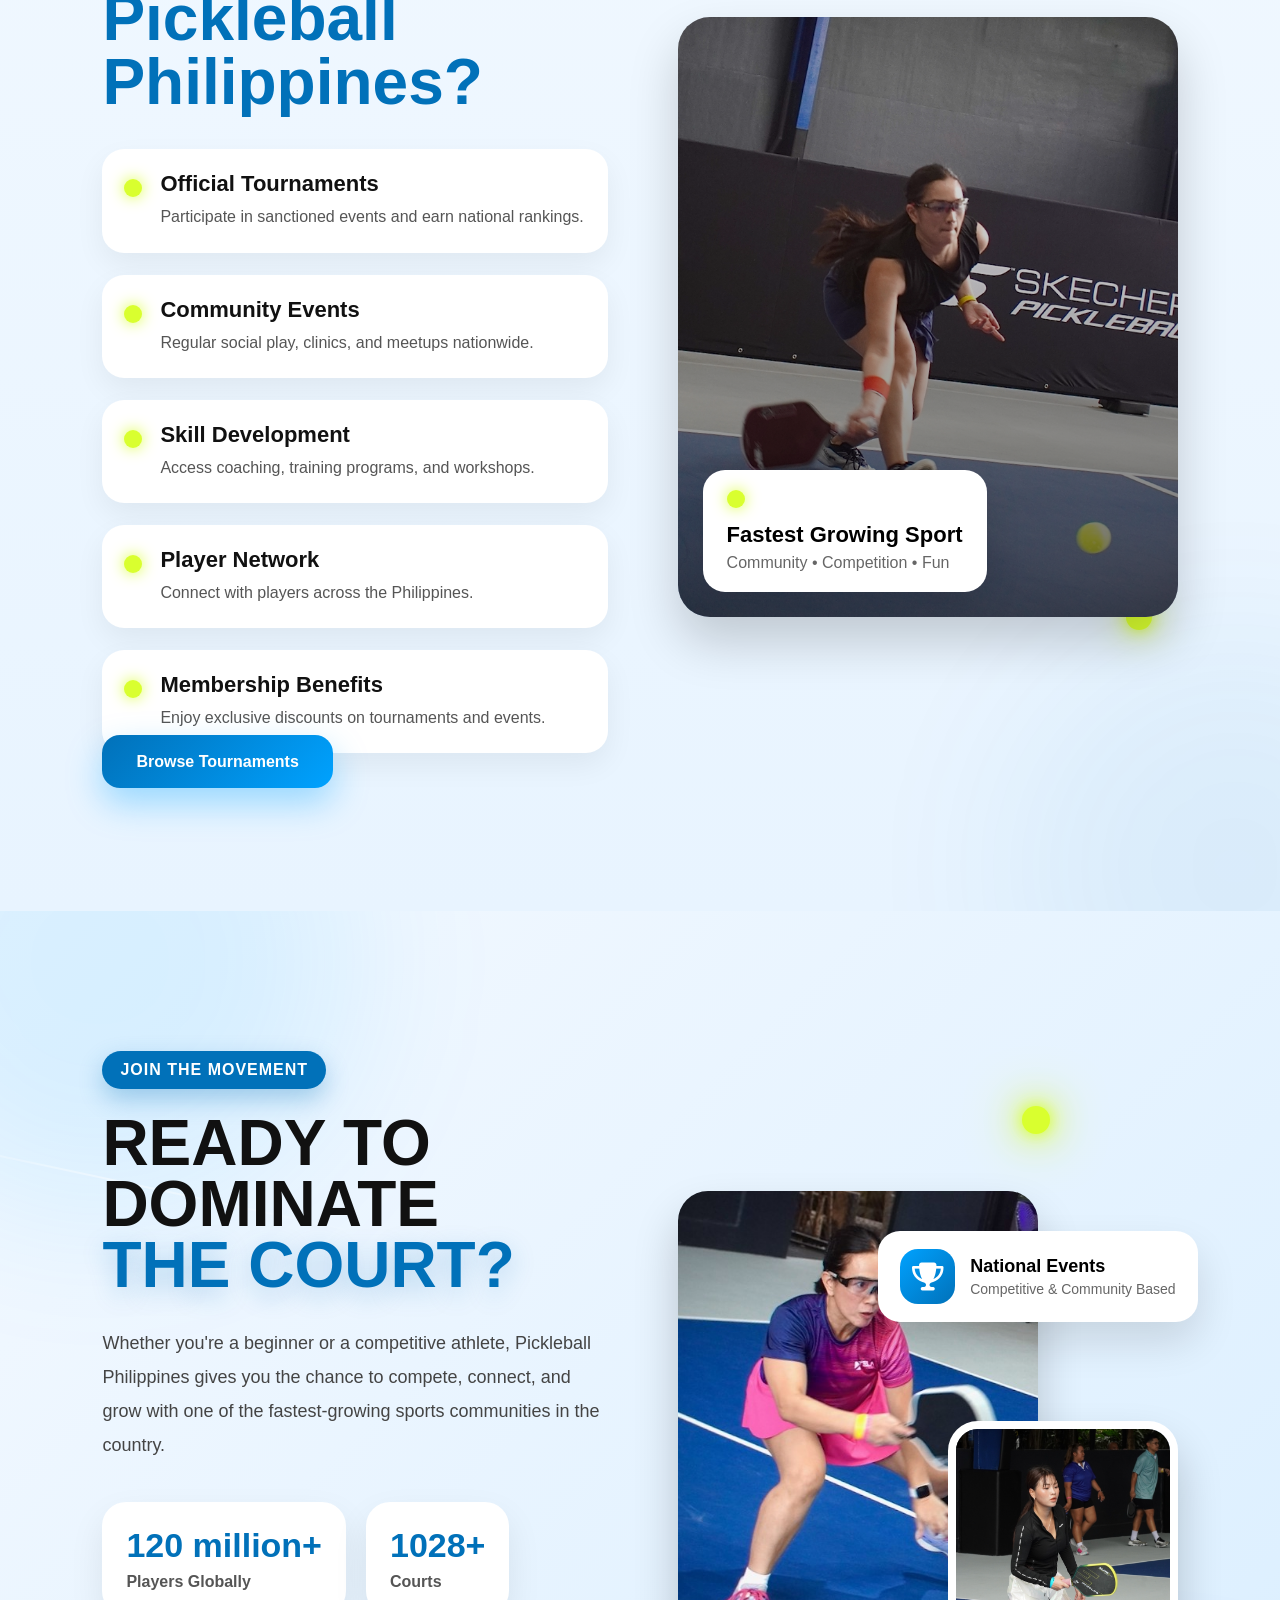
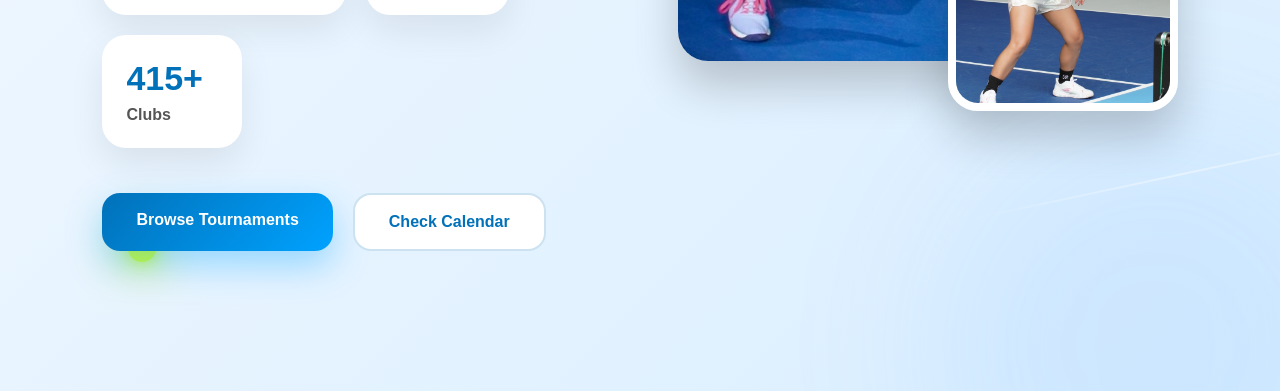
==== commit 0836afc4: "Update Font style and adding Announcement Page" ====
--- a/Pickleball/index.html
+++ b/Pickleball/index.html
@@ -10,22 +10,15 @@
   <link rel="preconnect" href="https://fonts.googleapis.com">
   <link rel="preconnect" href="https://fonts.gstatic.com" crossorigin>
 
-  <link
-rel="stylesheet"
-href="https://cdnjs.cloudflare.com/ajax/libs/font-awesome/6.5.2/css/all.min.css"
-/>
-
-  <link href="https://fonts.googleapis.com/css2?family=Poppins:wght@300;400;500;600;700;800&display=swap" rel="stylesheet">
+  <link rel="stylesheet" href="https://cdnjs.cloudflare.com/ajax/libs/font-awesome/6.5.2/css/all.min.css"/>
 
   <link rel="stylesheet" href="style.css">
 
 </head>
 
-<!-- EXPANDABLE ANNOUNCEMENT -->
 
 <div class="announcement-wrapper" id="announcement">
 
-  <!-- ICON MODE -->
 
   <div class="announcement-icon">
 
@@ -35,7 +28,6 @@
 
   </div>
 
-  <!-- FULL MESSAGE -->
 
   <div class="announcement-box">
 
--- a/Pickleball/style.css
+++ b/Pickleball/style.css
@@ -5,7 +5,7 @@
 }
 
 body{
-    font-family:'Poppins',sans-serif;
+    font-family:'Arial',sans-serif;
     overflow-x:hidden;
     background:#eef6ff;
 }
@@ -160,7 +160,7 @@
     position:relative;
     z-index:5;
 
-    width:min(90%, 900px);
+    width:min(90%, 950spx);
 
     text-align:center;
 
@@ -190,7 +190,7 @@
 
 
 .main-title{
-    font-size:clamp(34px, 7vw, 60px);
+    font-size:clamp(34px, 7vw, 50px);
 
     line-height:0.95;
 
@@ -216,7 +216,7 @@
 
     display:block;
 
-    font-size:clamp(34px, 7vw, 70px);
+    font-size:clamp(34px, 7vw, 60px);
 
     font-weight:800;
 
@@ -228,7 +228,7 @@
 .description{
     margin-top:28px;
 
-    font-size:clamp(14px, 2vw, 20px);
+    font-size:clamp(14px, 2vw, 16px);
 
     line-height:1.8;
 
@@ -946,7 +946,7 @@
 
 
 .tournament-title{
-    font-size:clamp(38px, 5vw, 72px);
+    font-size:clamp(38px, 5vw, 55px);
 
     line-height:1;
 
@@ -961,7 +961,7 @@
 
 .tournament-title p{
     font-weight: 500;
-    font-size: 30px;
+    font-size: 20px;
 }
 
 .tournament-title span{
